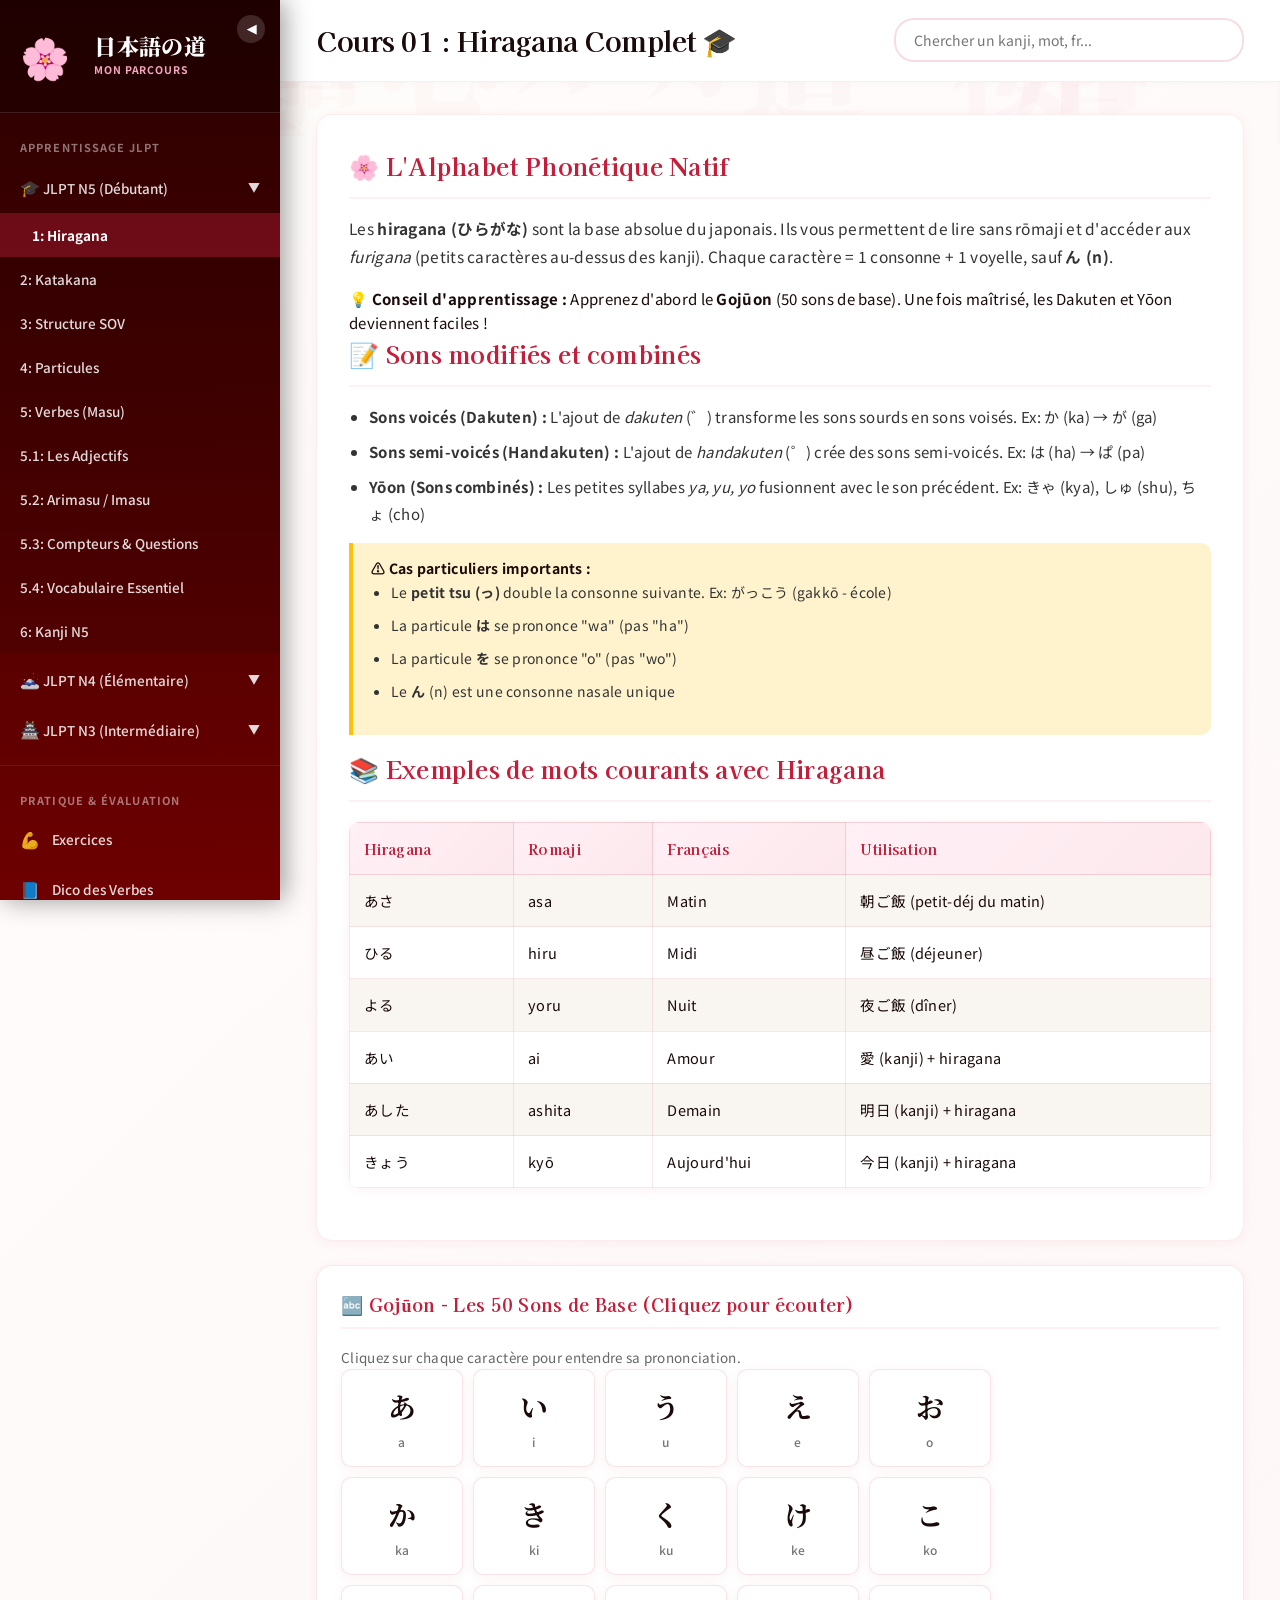
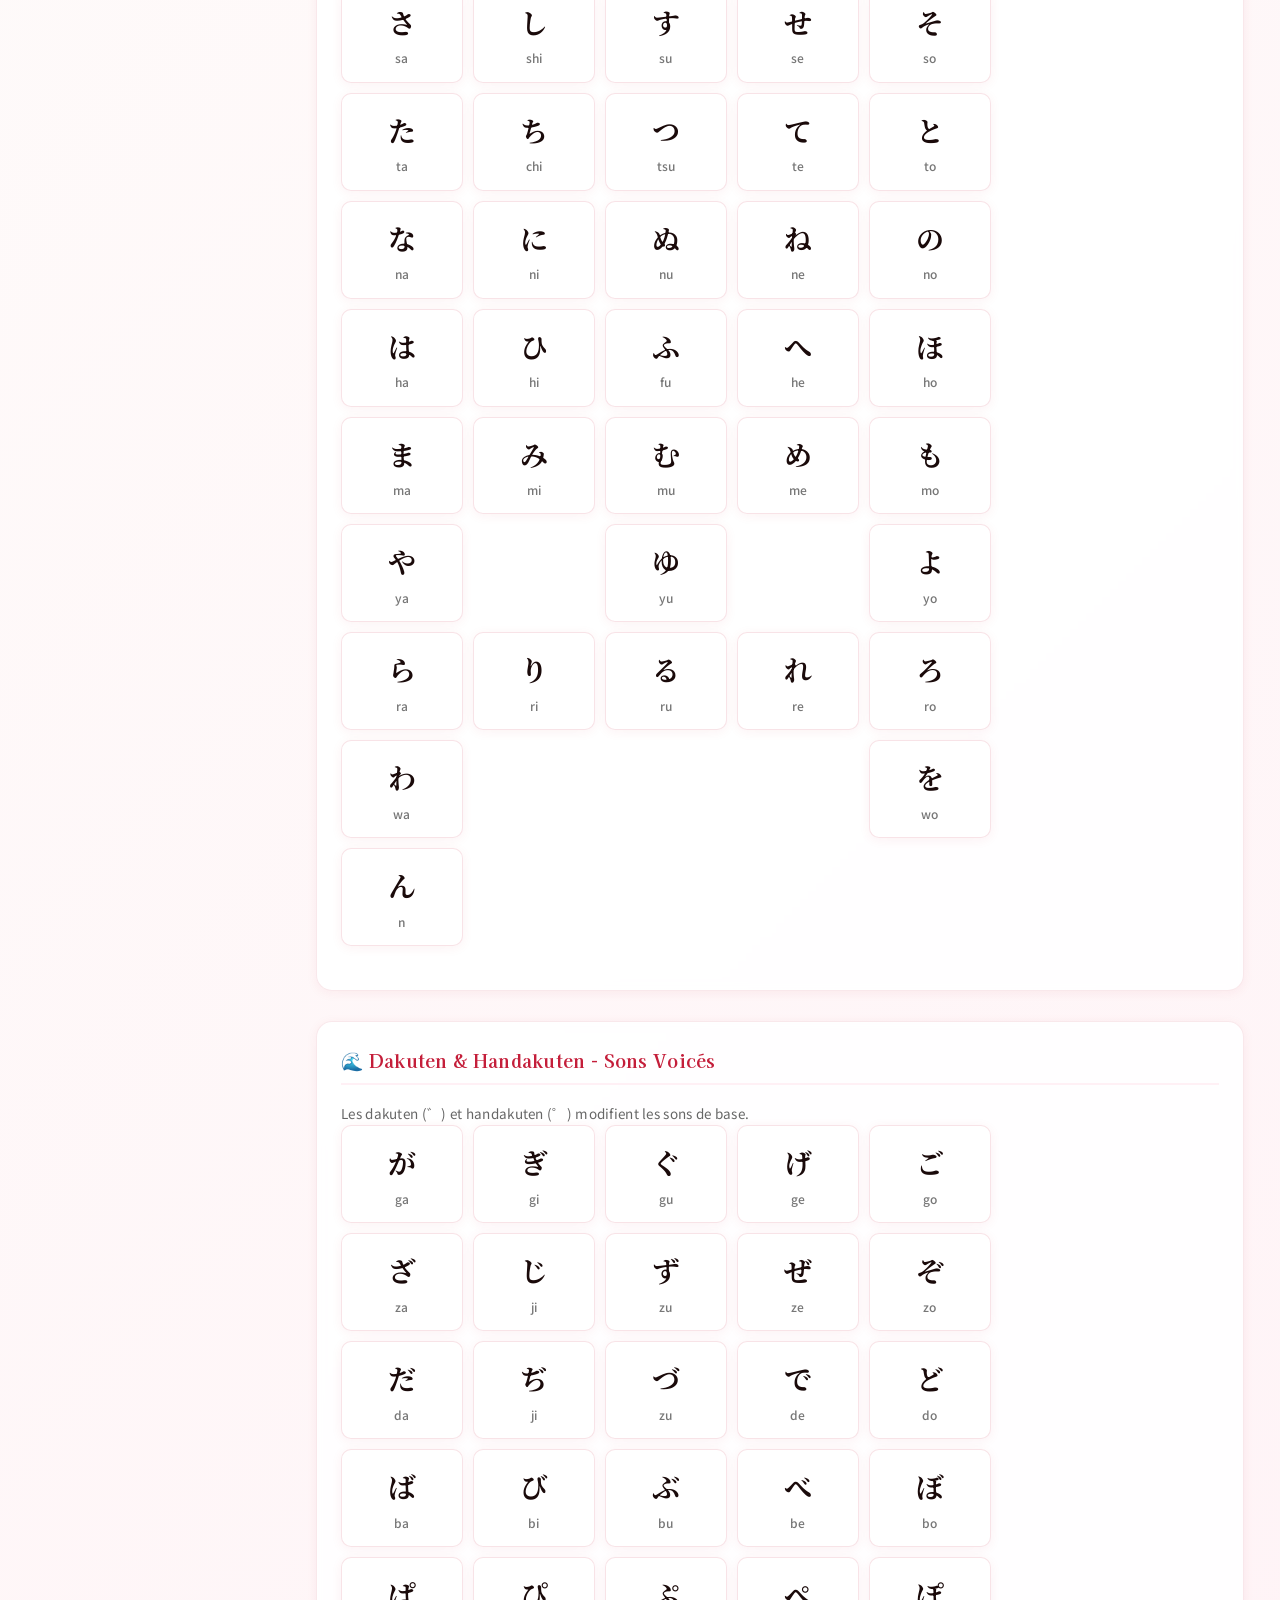
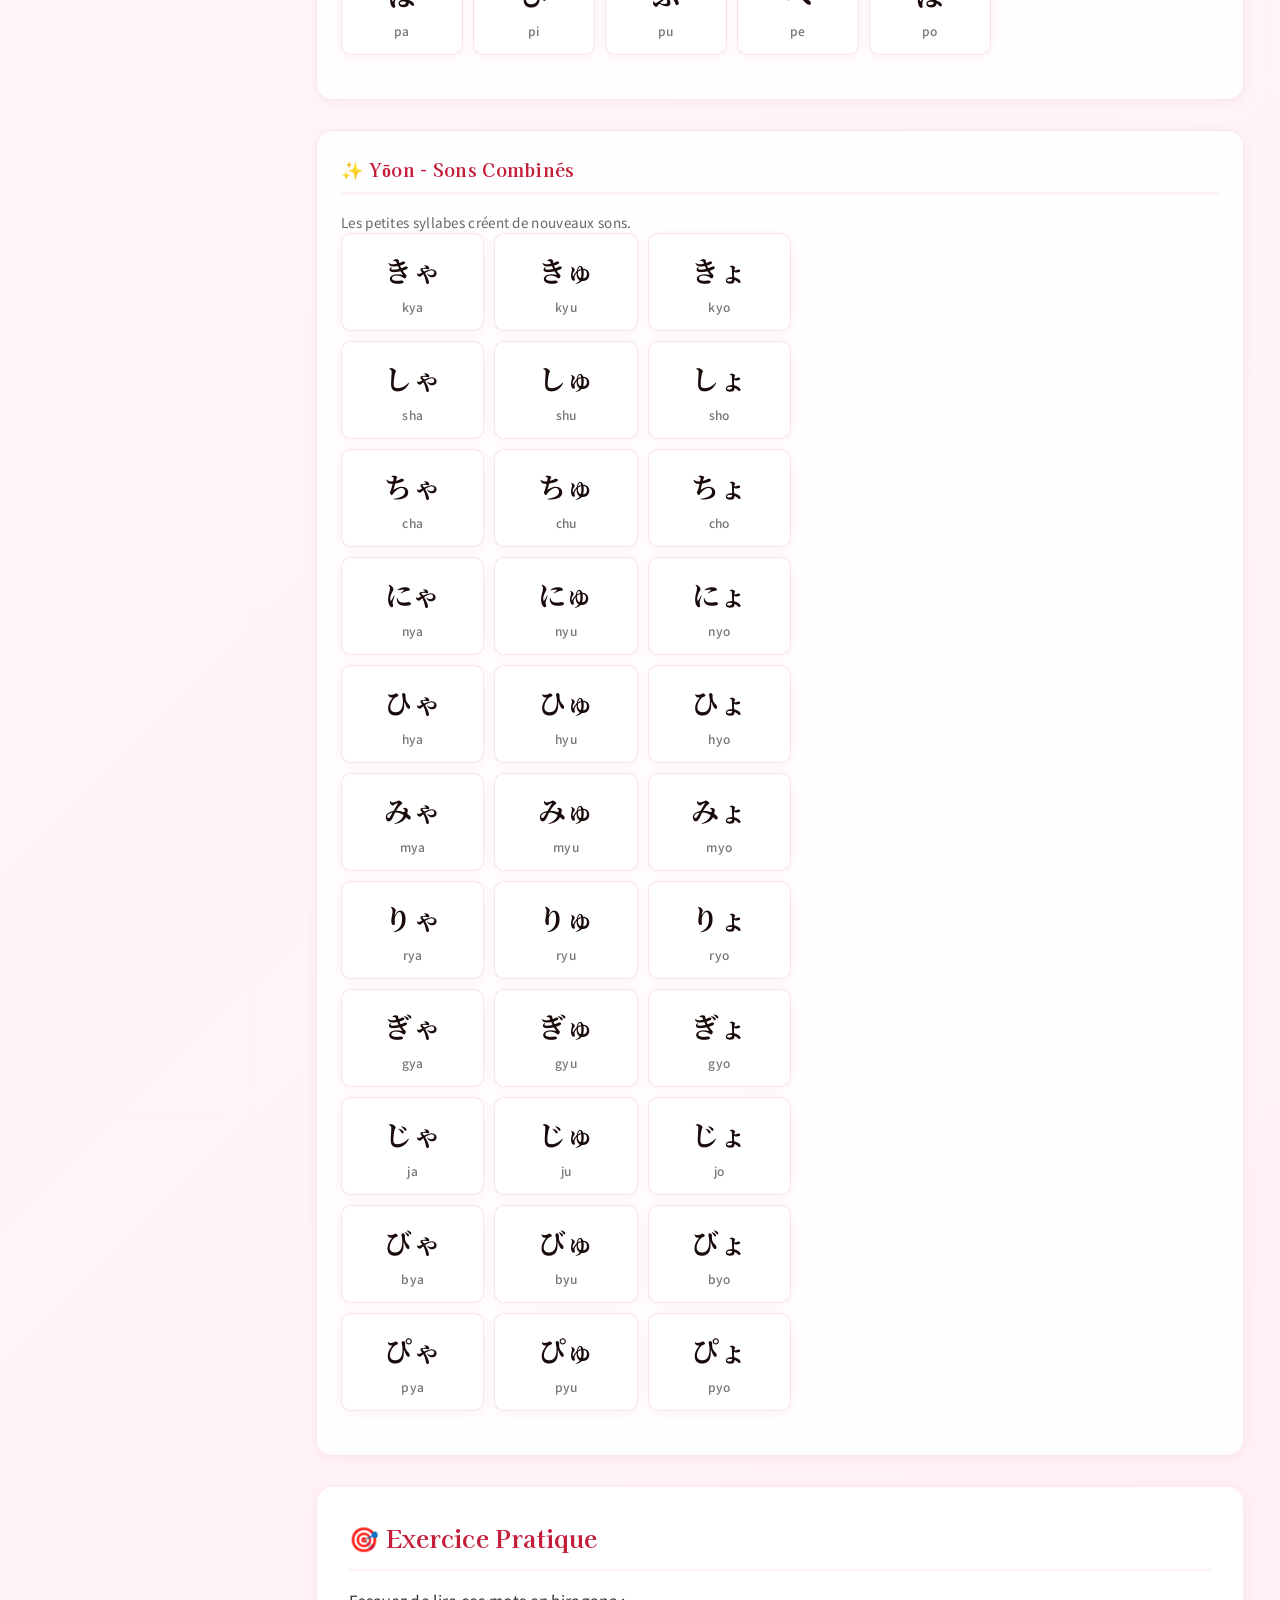
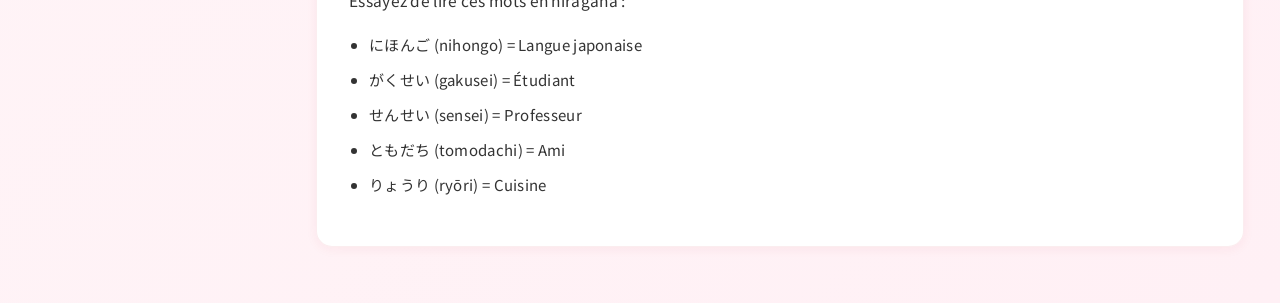
==== index.html @ bdaabbe4 "Update index.html" ====
<!DOCTYPE html>
<html lang="fr">
<head>
  <meta charset="UTF-8"/>
  <meta name="viewport" content="width=device-width, initial-scale=1.0, viewport-fit=cover"/>
  <meta http-equiv="X-UA-Compatible" content="IE=edge"/>
  <link rel="icon" href="./icons/favicon-32.png" type="image/png">
  <link rel="apple-touch-icon" href="./icons/apple-touch-icon.png">
  <link rel="manifest" href="manifest.json">
  <meta name="theme-color" content="#C41E3A">
  <title>日本語 de 道 — Mon Parcours Japonais</title>
  <link rel="preconnect" href="https://fonts.googleapis.com">
  <link rel="preconnect" href="https://fonts.gstatic.com" crossorigin>
  <link href="https://fonts.googleapis.com/css2?family=Kaisei+Decol:wght@400;700&family=Noto+Serif+JP:wght@400;700;900&family=Noto+Sans+JP:wght@300;400;500;700&display=swap" rel="stylesheet"/>
  <link rel="stylesheet" href="./style.css">
</head>
<body>
<div class="bg-kanji" id="bg-kanji"></div>
<div class="petals" id="petals"></div>
<button class="hamburger" onclick="document.getElementById('sidebar').classList.toggle('open')">☰</button>
<div class="app-shell">
  <aside class="sidebar" id="sidebar">
    <button class="toggle-btn" onclick="toggleSidebar()" id="sidebar-toggle">◀</button>
    <div class="sidebar-logo">
      <span style="font-size: 2.5rem; margin-right: 10px;">🌸</span>
      <div class="logo-text-container">
        <span class="jp-title">日本語の道</span>
        <span class="sub">MON PARCOURS</span>
      </div>
    </div>
    <nav class="sidebar-nav">
      <div class="nav-group-label">Apprentissage JLPT</div>
      <button class="nav-item menu-toggle" onclick="toggleMenu('jlpt5-menu')">
        <span><span class="nav-icon">🎓</span> JLPT N5 (Débutant)</span>
        <span class="chevron" id="chevron-jlpt5-menu">▼</span>
      </button>
      <div id="jlpt5-menu" class="submenu" style="display: block;">
        <button class="nav-item sub-item active" onclick="loadContent('cours-01')">1: Hiragana</button>
        <button class="nav-item sub-item" onclick="loadContent('cours-02')">2: Katakana</button>
        <button class="nav-item sub-item" onclick="loadContent('cours-03')">3: Structure SOV</button>
        <button class="nav-item sub-item" onclick="loadContent('cours-04')">4: Particules</button>
        <button class="nav-item sub-item" onclick="loadContent('cours-05')">5: Verbes (Masu)</button>
        <button class="nav-item sub-item" onclick="loadContent('cours-05-1')">5.1: Les Adjectifs</button>
        <button class="nav-item sub-item" onclick="loadContent('cours-05-2')">5.2: Arimasu / Imasu</button>
        <button class="nav-item sub-item" onclick="loadContent('cours-05-3')">5.3: Compteurs & Questions</button>
        <button class="nav-item sub-item" onclick="loadContent('cours-05-4')">5.4: Vocabulaire Essentiel</button>
        <button class="nav-item sub-item" onclick="loadContent('cours-06')">6: Kanji N5</button>
      </div>
      <button class="nav-item menu-toggle" onclick="toggleMenu('jlpt4-menu')">
        <span><span class="nav-icon">🗻</span> JLPT N4 (Élémentaire)</span>
        <span class="chevron" id="chevron-jlpt4-menu">▼</span>
      </button>
      <div id="jlpt4-menu" class="submenu" style="display: none;">
        <button class="nav-item sub-item" onclick="loadContent('cours-07')">7: Kanji N4</button>
        <button class="nav-item sub-item" onclick="loadContent('cours-08')">8: Potentiel & Volitif</button>
        <button class="nav-item sub-item" onclick="loadContent('cours-09')">9: Les 4 Conditionnels</button>
        <button class="nav-item sub-item" onclick="loadContent('cours-10')">10: Suppositions & Apparences</button>
        <button class="nav-item sub-item" onclick="loadContent('cours-10-1')">10.1: Donner et Recevoir</button>
      </div>
      <button class="nav-item menu-toggle" onclick="toggleMenu('jlpt3-menu')">
        <span><span class="nav-icon">🏯</span> JLPT N3 (Intermédiaire)</span>
        <span class="chevron" id="chevron-jlpt3-menu">▼</span>
      </button>
      <div id="jlpt3-menu" class="submenu" style="display: none;">
        <button class="nav-item sub-item" onclick="loadContent('cours-11')">11: Kanji N3</button>
        <button class="nav-item sub-item" onclick="loadContent('cours-12')">12: Passif & Causatif</button>
        <button class="nav-item sub-item" onclick="loadContent('cours-13')">13: Le Keigo (Politesse)</button>
        <button class="nav-item sub-item" onclick="loadContent('cours-13-1')">13.1: Temps & Limites</button>
        <button class="nav-item sub-item" onclick="loadContent('cours-13-2')">13.2: Décisions & État</button>
      </div>
      <div class="sidebar-section-divider"></div>
      <div class="nav-group-label">Pratique & Évaluation</div>
      <button class="nav-item" onclick="loadContent('exercices')"><span class="nav-icon">💪</span> Exercices</button>
      <button class="nav-item" onclick="loadContent('verbs-dict')"><span class="nav-icon">📘</span> Dico des Verbes</button>
      <div class="sidebar-section-divider"></div>
      <div class="nav-group-label">Mon Compte</div>
      <button class="nav-item" onclick="loadContent('progression')"><span class="nav-icon">📈</span> Progression</button>
      <button class="nav-item" onclick="loadContent('parametres')"><span class="nav-icon">⚙️</span> Paramètres</button>
    </nav>
  </aside>
  <main class="main-content">
    <header class="main-header">
      <div class="page-title" id="page-title">Chargement...</div>
      <div class="search-container">
        <input type="text" id="global-search" placeholder="Chercher un kanji, mot, fr..." autocomplete="off">
        <div id="search-results" class="search-results"></div>
      </div>
    </header>
    <div class="main-body" id="content"></div>
  </main>
</div>
<div class="modal-overlay" id="kanji-modal-overlay" onclick="closeKanjiModal(event)">
  <div class="kanji-modal" id="kanji-modal-box"></div>
</div>
<script src="./database.js"></script>
<script src="./app.js"></script>
<script>
  if ('serviceWorker' in navigator) {
    window.addEventListener('load', () => {
      navigator.serviceWorker.register('./sw.js').catch(err => console.error('❌ Erreur SW', err));
    });
  }
</script>
</body>
</html>
---- style.css ----
/* ═══════════════════════════════════════════════════════════════════════════════
   STYLE.CSS - NIHONGO NO MICHI (VERSION PREMIUM)
   Design moderne, épuré et premium inspiré par Apple et SaaS modernes
   ═══════════════════════════════════════════════════════════════════════════════ */

/* ─── VARIABLES THÈME (PALETTE PREMIUM) ─── */
:root {
  /* Couleurs principales */
  --aka: #C41E3A;           /* Rouge japonais (plus profond) */
  --aka2: #E8002D;          /* Rouge vif (accents) */
  --aka-pale: #FCE8ED;      /* Rose très pâle (fonds) */
  
  /* Sakura (rose) */
  --sakura: #F4A6C1;        /* Rose doux (plus moderne) */
  --sakura2: #FF8FAB;       /* Rose vif (hover) */
  --sakura-pale: #FFF0F5;   /* Rose très pâle */
  --sakura-deep: #E75480;   /* Rose foncé */
  
  /* Neutres (palette premium) */
  --shiro: #FEFDFB;         /* Blanc cassé (très léger) */
  --kinari: #F9F6F1;        /* Beige chaud (cartes) */
  --washi: #F5EFE6;         /* Beige papier (fonds) */
  --sumi: #1A0A0A;          /* Noir profond (texte) */
  --sumi2: #3D1515;         /* Gris-brun (texte secondaire) */
  --ink: #4A1515;           /* Encre (accents) */
  
  /* Typographie premium */
  --font-jp: 'Noto Serif JP', serif;
  --font-title: 'Kaisei Decol', serif;
  --font-body: 'Noto Sans JP', sans-serif;
  
  /* Espacements et rayons */
  --radius: 16px;           /* Coins plus arrondis (premium) */
  --radius-sm: 10px;
  --radius-xs: 6px;
  
  /* Ombres premium (soft shadows) */
  --shadow: 0 8px 32px rgba(196, 30, 58, 0.08);
  --shadow-sm: 0 2px 12px rgba(196, 30, 58, 0.06);
  --shadow-lg: 0 20px 60px rgba(0, 0, 0, 0.12);
  
  /* Transitions fluides */
  --transition: all 0.3s cubic-bezier(0.4, 0, 0.2, 1);
}

/* ─── RESET & STYLES GLOBAUX ─── */
* {
  box-sizing: border-box;
  margin: 0;
  padding: 0;
}

html {
  scroll-behavior: smooth;
  -webkit-font-smoothing: antialiased;
  -moz-osx-font-smoothing: grayscale;
}

body {
  background: linear-gradient(135deg, var(--shiro) 0%, var(--sakura-pale) 100%);
  color: var(--sumi);
  font-family: var(--font-body);
  font-size: 15px;
  line-height: 1.6;
  min-height: 100vh;
  overflow-x: hidden;
  letter-spacing: 0.3px;
}

/* ─── ARRIÈRE-PLAN ANIMÉ (ZEN) ─── */
.bg-kanji {
  position: fixed;
  inset: 0;
  pointer-events: none;
  z-index: 0;
  overflow: hidden;
  user-select: none;
}

.bg-kanji span {
  position: absolute;
  font-family: var(--font-jp);
  font-weight: 900;
  color: var(--aka);
  opacity: 0.02;
  line-height: 1;
  animation: floatKanji linear infinite;
}

@keyframes floatKanji {
  0% { transform: translateY(110vh) rotate(-10deg) scale(0.8); opacity: 0; }
  10% { opacity: 0.03; }
  90% { opacity: 0.03; }
  100% { transform: translateY(-20vh) rotate(20deg) scale(1.1); opacity: 0; }
}

.petals {
  position: fixed;
  inset: 0;
  pointer-events: none;
  z-index: 1;
  overflow: hidden;
}

.petal {
  position: absolute;
  top: -20px;
  border-radius: 0 100% 0 100%;
  background: linear-gradient(135deg, #FFD1DC, #FF9EB5);
  opacity: 0.85;
  animation: fall linear forwards;
  filter: drop-shadow(0 2px 4px rgba(255, 143, 171, 0.4));
}

@keyframes fall {
  0% { transform: translateY(0) rotate(0deg) translateX(0); }
  100% { transform: translateY(105vh) rotate(720deg) translateX(100px); opacity: 0; }
}

/* ─── LAYOUT PRINCIPAL (FLEXBOX) ─── */
.app-shell {
  display: flex;
  min-height: 100vh;
  width: 100%;
}

/* ─── SIDEBAR (MENU GAUCHE) ─── */
.sidebar {
  width: 280px;
  flex-shrink: 0;
  background: linear-gradient(180deg, #2a0000 0%, #4a0000 50%, #6e0000 100%);
  position: fixed;
  top: 0;
  left: 0;
  bottom: 0;
  overflow-y: auto;
  overflow-x: hidden;
  z-index: 200;
  display: flex;
  flex-direction: column;
  box-shadow: 4px 0 25px rgba(0, 0, 0, 0.4);
  transition: width 0.3s cubic-bezier(0.4, 0, 0.2, 1);
}

.sidebar.collapsed {
  width: 75px;
}

.sidebar.collapsed .jp-title,
.sidebar.collapsed .sub,
.sidebar.collapsed .nav-group-label,
.sidebar.collapsed .chevron {
  display: none !important;
}

.sidebar.collapsed .sidebar-logo {
  padding: 20px 0 65px 0;
  justify-content: center;
}

.sidebar.collapsed .logo-svg {
  width: 34px;
  height: 34px;
}

.sidebar.collapsed button.nav-item {
  justify-content: center !important;
  padding: 16px 0 !important;
  font-size: 0 !important;
}

.sidebar.collapsed button.nav-item .nav-icon {
  margin: 0 !important;
  font-size: 24px !important;
  color: rgba(255, 255, 255, 0.85) !important;
}

.sidebar.collapsed button.nav-item.active {
  padding-left: 0 !important;
  border-left: 4px solid var(--sakura);
}

.sidebar.collapsed .toggle-btn {
  right: auto;
  left: 50%;
  transform: translateX(-50%);
  top: 65px;
}

.sidebar.collapsed .submenu {
  display: none !important;
}

.toggle-btn {
  position: absolute;
  top: 15px;
  right: 15px;
  background: rgba(255, 255, 255, 0.15);
  border: none;
  color: white;
  width: 28px;
  height: 28px;
  border-radius: 50%;
  cursor: pointer;
  display: flex;
  align-items: center;
  justify-content: center;
  transition: var(--transition);
  z-index: 300;
  font-size: 12px;
  font-weight: bold;
}

.toggle-btn:hover {
  background: var(--sakura);
  color: var(--sumi);
  transform: scale(1.1);
}

/* Logo Sidebar */
.sidebar-logo {
  padding: 24px 20px;
  border-bottom: 1px solid rgba(255, 255, 255, 0.12);
  background: rgba(0, 0, 0, 0.25);
  display: flex;
  align-items: center;
  gap: 14px;
  position: relative;
}

.logo-svg {
  width: 44px;
  height: 44px;
  flex-shrink: 0;
  filter: drop-shadow(0 2px 6px rgba(255, 182, 193, 0.4));
  animation: spin-slow 25s linear infinite;
  transition: var(--transition);
}

@keyframes spin-slow {
  100% { transform: rotate(360deg); }
}

.logo-text-container {
  display: flex;
  flex-direction: column;
  white-space: nowrap;
}

.sidebar-logo .jp-title {
  font-family: var(--font-jp);
  font-size: 22px;
  color: #fff;
  font-weight: 900;
  display: block;
  line-height: 1.1;
}

.sidebar-logo .sub {
  font-size: 10.5px;
  color: var(--sakura);
  font-weight: 700;
  letter-spacing: 0.08em;
  margin-top: 4px;
  display: block;
}

/* Navigation Sidebar */
.sidebar-nav {
  flex: 1;
  padding: 12px 0;
  display: flex;
  flex-direction: column;
  gap: 2px;
}

.nav-group-label {
  font-size: 11px;
  font-weight: 700;
  color: rgba(255, 255, 255, 0.45);
  letter-spacing: 0.1em;
  text-transform: uppercase;
  padding: 14px 20px 4px;
  display: block;
  white-space: nowrap;
}

.sidebar-section-divider {
  height: 1px;
  background: rgba(255, 255, 255, 0.08);
  margin: 10px 0;
}

.menu-toggle {
  justify-content: space-between;
  font-weight: bold !important;
  color: #fff !important;
  background: rgba(0, 0, 0, 0.15) !important;
}

.chevron {
  transition: transform 0.3s ease;
  font-size: 12px;
}

.submenu {
  overflow: hidden;
  background: rgba(0, 0, 0, 0.1);
}

.sub-item {
  padding-left: 36px !important;
  font-size: 13px !important;
  white-space: nowrap;
}

.sidebar button.nav-item {
  display: flex !important;
  align-items: center !important;
  gap: 12px !important;
  width: 100% !important;
  padding: 12px 20px !important;
  background: transparent !important;
  border: none !important;
  color: rgba(255, 255, 255, 0.85) !important;
  font-size: 13.5px !important;
  font-weight: 500 !important;
  font-family: var(--font-body) !important;
  cursor: pointer !important;
  text-align: left !important;
  transition: var(--transition) !important;
  position: relative !important;
}

.sidebar button.nav-item:hover {
  background: rgba(255, 255, 255, 0.1) !important;
  color: #fff !important;
}

.sidebar button.nav-item.active {
  background: rgba(196, 30, 58, 0.4) !important;
  color: #fff !important;
  font-weight: 700 !important;
  border-left: 4px solid var(--sakura);
  padding-left: 32px !important;
}

.sidebar .nav-icon {
  font-size: 16px;
  width: 20px;
  text-align: center;
}

/* ─── CONTENU PRINCIPAL ─── */
.main-content {
  margin-left: 280px;
  flex: 1;
  min-height: 100vh;
  background: transparent;
  display: flex;
  flex-direction: column;
  position: relative;
  z-index: 10;
  transition: margin-left 0.3s cubic-bezier(0.4, 0, 0.2, 1);
}

.main-content.expanded {
  margin-left: 70px;
}

.main-header {
  position: sticky;
  top: 0;
  z-index: 100;
  background: rgba(255, 255, 255, 0.95);
  backdrop-filter: blur(10px);
  border-bottom: 1px solid rgba(196, 30, 58, 0.08);
  padding: 18px 36px;
  box-shadow: 0 2px 10px rgba(0, 0, 0, 0.02);
  display: flex;
  justify-content: space-between;
  align-items: center;
  flex-wrap: wrap;
  gap: 15px;
}

.main-header .page-title {
  font-family: var(--font-title);
  font-size: 28px;
  font-weight: 700;
  color: var(--sumi);
  letter-spacing: -0.5px;
}

.main-body {
  flex: 1;
  padding: 32px 36px;
  max-width: 1200px;
}

body.hide-furigana rt {
  display: none;
}

/* ─── COMPOSANTS DE COURS (CARTES) ─── */
.card {
  background: rgba(255, 255, 255, 0.95);
  border: 1px solid rgba(196, 30, 58, 0.08);
  border-radius: var(--radius);
  padding: 32px;
  margin-bottom: 24px;
  box-shadow: var(--shadow-sm);
  backdrop-filter: blur(5px);
  transition: var(--transition);
}

.card:hover {
  border-color: rgba(196, 30, 58, 0.15);
  box-shadow: var(--shadow);
}

.card h3 {
  font-family: var(--font-title);
  font-size: 24px;
  margin-bottom: 16px;
  color: var(--aka);
  border-bottom: 2px solid var(--sakura-pale);
  padding-bottom: 12px;
}

.card h4 {
  font-family: var(--font-title);
  font-size: 18px;
  margin: 20px 0 10px;
  color: var(--sumi2);
}

.card p {
  font-size: 15.5px;
  line-height: 1.8;
  color: #333;
  margin-bottom: 16px;
}

.card ul {
  margin-left: 20px;
  margin-bottom: 16px;
  line-height: 1.8;
  color: #333;
}

.card li {
  margin-bottom: 8px;
}

.example-box {
  background: var(--kinari);
  border-left: 4px solid var(--aka);
  padding: 16px 20px;
  margin: 16px 0;
  border-radius: 0 var(--radius-sm) var(--radius-sm) 0;
  transition: var(--transition);
}

.example-box:hover {
  border-left-color: var(--sakura);
  background: rgba(249, 246, 241, 0.8);
}

/* ─── TABLEAUX ─── */
.course-table {
  width: 100%;
  border-collapse: collapse;
  margin: 20px 0;
  font-size: 14.5px;
  background: white;
  border-radius: var(--radius-sm);
  overflow: hidden;
  box-shadow: var(--shadow-sm);
}

.course-table th {
  background: linear-gradient(135deg, var(--sakura-pale) 0%, var(--aka-pale) 100%);
  color: var(--aka);
  padding: 14px;
  text-align: left;
  border: 1px solid rgba(196, 30, 58, 0.15);
  font-family: var(--font-title);
  font-weight: 700;
}

.course-table td {
  padding: 14px;
  border: 1px solid rgba(196, 30, 58, 0.1);
  line-height: 1.6;
}

.course-table tr:nth-child(even) {
  background: var(--kinari);
}

.course-table tr:hover td {
  background: var(--aka-pale);
}

/* ─── GRILLES KANA & KANJI ─── */
.kana-section {
  margin-bottom: 30px;
  background: rgba(255, 255, 255, 0.9);
  padding: 24px;
  border-radius: var(--radius);
  border: 1px solid rgba(196, 30, 58, 0.1);
  box-shadow: var(--shadow-sm);
  backdrop-filter: blur(5px);
}

.kana-section h4 {
  font-family: var(--font-title);
  color: var(--aka);
  margin-bottom: 18px;
  border-bottom: 2px solid var(--sakura-pale);
  padding-bottom: 8px;
  font-size: 18px;
}

.kana-grid {
  display: grid;
  grid-template-columns: repeat(5, 1fr);
  gap: 10px;
  margin-bottom: 20px;
  max-width: 650px;
}

.yoon-grid {
  display: grid;
  grid-template-columns: repeat(3, 1fr);
  gap: 10px;
  margin-bottom: 20px;
  max-width: 450px;
}

.kana-cell {
  background: white;
  border: 1.5px solid rgba(196, 30, 58, 0.12);
  border-radius: var(--radius-sm);
  padding: 14px 8px;
  text-align: center;
  cursor: pointer;
  transition: var(--transition);
  box-shadow: var(--shadow-sm);
}

.kana-cell:hover {
  background: var(--sakura-pale);
  border-color: var(--sakura2);
  transform: translateY(-3px);
  box-shadow: var(--shadow);
}

.kana-jp {
  font-size: 28px;
  font-family: var(--font-jp);
  display: block;
  color: var(--sumi);
  font-weight: bold;
}

.kana-rom {
  font-size: 12px;
  color: #777;
  display: block;
  margin-top: 4px;
  font-weight: 500;
}

.kana-cell.empty {
  background: transparent;
  border-color: transparent;
  cursor: default;
  pointer-events: none;
  box-shadow: none;
}

/* ─── GRILLE KANJI ─── */
.kanji-grid {
  display: grid;
  grid-template-columns: repeat(auto-fill, minmax(180px, 1fr));
  gap: 16px;
  margin-top: 15px;
}

.kanji-tile {
  background: white;
  border: 1.5px solid rgba(196, 30, 58, 0.15);
  border-radius: var(--radius);
  padding: 20px 14px;
  text-align: center;
  cursor: pointer;
  transition: var(--transition);
  box-shadow: var(--shadow-sm);
  position: relative;
}

.kanji-tile:hover {
  border-color: var(--aka);
  transform: translateY(-6px);
  box-shadow: var(--shadow);
}

.kanji-tile .kt-char {
  font-family: var(--font-jp);
  font-size: 48px;
  color: var(--sumi);
  display: block;
  margin-bottom: 12px;
  font-weight: bold;
}

.kanji-tile .kt-readings {
  background: var(--kinari);
  border-radius: var(--radius-xs);
  padding: 10px;
  margin-bottom: 12px;
  text-align: left;
}

.kanji-tile .kt-on {
  font-size: 11px;
  color: #8a1c1c;
  display: block;
  margin-bottom: 5px;
  font-weight: 600;
}

.kanji-tile .kt-on::before {
  content: 'ON : ';
  opacity: 0.6;
}

.kanji-tile .kt-kun {
  font-size: 11px;
  color: #1d6e9e;
  display: block;
  font-weight: 600;
}

.kanji-tile .kt-kun::before {
  content: 'KUN : ';
  opacity: 0.6;
}

.kanji-tile .kt-fr {
  font-size: 15px;
  font-weight: 700;
  color: var(--aka);
  display: block;
  border-top: 1px dashed rgba(0, 0, 0, 0.1);
  padding-top: 10px;
}

/* ─── VOCABULAIRE ─── */
.vocab-grid {
  display: grid;
  grid-template-columns: repeat(auto-fill, minmax(160px, 1fr));
  gap: 14px;
  margin: 20px 0;
}

.vocab-card {
  background: white;
  border: 1px solid rgba(196, 30, 58, 0.15);
  padding: 18px;
  border-radius: var(--radius-sm);
  text-align: center;
  box-shadow: var(--shadow-sm);
  transition: var(--transition);
  cursor: pointer;
  display: flex;
  flex-direction: column;
  justify-content: center;
}

.vocab-card:hover {
  transform: translateY(-4px);
  border-color: var(--sakura);
  box-shadow: var(--shadow);
}

.vocab-jp {
  font-size: 24px;
  font-family: var(--font-jp);
  font-weight: bold;
  color: var(--sumi);
  display: block;
  margin-bottom: 8px;
}

.vocab-fr {
  font-size: 13px;
  color: #666;
  font-weight: 500;
}

/* ─── ALERTES ─── */
.alert-box {
  background: #fff3cd;
  border-left: 4px solid #ffc107;
  padding: 14px 18px;
  margin: 15px 0;
  border-radius: 0 var(--radius-sm) var(--radius-sm) 0;
  font-size: 14px;
  line-height: 1.6;
}

/* ─── BOUTONS ─── */
.btn-primary {
  background: var(--aka);
  color: white;
  border: none;
  padding: 12px 28px;
  border-radius: var(--radius-sm);
  font-size: 15px;
  font-weight: 600;
  cursor: pointer;
  transition: var(--transition);
  box-shadow: 0 4px 12px rgba(196, 30, 58, 0.2);
  font-family: var(--font-body);
}

.btn-primary:hover {
  background: var(--aka2);
  transform: translateY(-2px);
  box-shadow: 0 6px 20px rgba(196, 30, 58, 0.3);
}

.btn-primary:active {
  transform: scale(0.98);
}

/* ─── FLASHCARDS SRS ─── */
.fc-container {
  perspective: 1000px;
  width: 100%;
  max-width: 450px;
  margin: 30px auto;
  height: 280px;
  transform-style: preserve-3d;
}

.fc-card {
  width: 100%;
  height: 100%;
  transition: transform 0.6s cubic-bezier(0.4, 0.2, 0.2, 1);
  transform-style: preserve-3d;
  cursor: pointer;
  position: relative;
}

.fc-card.is-flipped {
  transform: rotateY(180deg);
}

.fc-face {
  position: absolute;
  top: 0;
  left: 0;
  width: 100%;
  height: 100%;
  -webkit-backface-visibility: hidden;
  backface-visibility: hidden;
  display: flex;
  flex-direction: column;
  justify-content: center;
  align-items: center;
  background: white;
  border-radius: var(--radius);
  box-shadow: var(--shadow);
  border: 2px solid var(--sakura-pale);
  padding: 20px;
  text-align: center;
}

.fc-card .fc-back {
  transform: rotateY(180deg);
}

body.samourai-mode .fc-back {
  background: var(--kinari);
}

.fc-front {
  z-index: 2;
  transform: rotateY(0deg);
}

.fc-back {
  transform: rotateY(180deg);
  border-color: var(--sakura);
  background: var(--washi);
  z-index: 1;
}

.fc-front-text {
  font-family: var(--font-jp);
  font-size: 80px;
  font-weight: bold;
  color: var(--sumi);
  line-height: 1;
}

.fc-back-jp {
  font-family: var(--font-jp);
  font-size: 24px;
  color: var(--sumi);
  margin-bottom: 10px;
  font-weight: bold;
}

.fc-back-fr {
  font-size: 18px;
  color: var(--aka);
  font-weight: bold;
  border-top: 1px dashed rgba(196, 30, 58, 0.2);
  padding-top: 10px;
  margin-top: 5px;
  width: 80%;
}

.srs-controls {
  display: none;
  gap: 15px;
  justify-content: center;
  margin-top: 30px;
}

.srs-btn {
  flex: 1;
  padding: 14px;
  border: none;
  border-radius: var(--radius-sm);
  font-size: 15px;
  font-weight: bold;
  cursor: pointer;
  color: white;
  transition: var(--transition);
  max-width: 140px;
  box-shadow: 0 4px 10px rgba(0, 0, 0, 0.1);
}

.srs-btn:hover {
  transform: translateY(-2px);
}

.srs-btn.fail {
  background: #e74c3c;
}

.srs-btn.hard {
  background: #f39c12;
}

.srs-btn.easy {
  background: #2ecc71;
}

.flip-hint {
  text-align: center;
  color: #888;
  margin-top: 20px;
  font-size: 14px;
  animation: pulse 2s infinite;
}

@keyframes pulse {
  0%, 100% { opacity: 0.6; }
  50% { opacity: 1; }
}

/* ─── QUIZ À TROUS ─── */
.quiz-sentence {
  font-size: 28px;
  font-family: var(--font-jp);
  text-align: center;
  margin: 30px 0;
  color: var(--sumi);
  letter-spacing: 2px;
}

.quiz-blank {
  display: inline-block;
  width: 50px;
  height: 35px;
  border-bottom: 3px solid var(--aka);
  text-align: center;
  color: var(--aka);
  font-weight: bold;
  margin: 0 8px;
  vertical-align: baseline;
}

.quiz-translation {
  text-align: center;
  color: #666;
  font-size: 16px;
  margin-bottom: 30px;
  font-style: italic;
}

.quiz-options {
  display: flex;
  gap: 12px;
  justify-content: center;
  flex-wrap: wrap;
  margin-bottom: 20px;
}

.quiz-opt-btn {
  font-family: var(--font-jp);
  font-size: 22px;
  padding: 12px 24px;
  border: 2px solid rgba(196, 30, 58, 0.2);
  border-radius: var(--radius-sm);
  background: white;
  cursor: pointer;
  transition: var(--transition);
  min-width: 80px;
  color: var(--sumi);
  font-weight: bold;
  box-shadow: 0 2px 6px rgba(0, 0, 0, 0.05);
}

.quiz-opt-btn:hover:not(:disabled) {
  border-color: var(--aka);
  background: var(--sakura-pale);
  transform: translateY(-2px);
}

.quiz-opt-btn:disabled {
  cursor: default;
  opacity: 0.6;
}

.quiz-opt-btn.correct-ans {
  background: #e8f8f5;
  border-color: #1abc9c;
  color: #16a085;
  opacity: 1;
}

.quiz-opt-btn.wrong-ans {
  background: #fdedec;
  border-color: #e74c3c;
  color: #c0392b;
}

.quiz-feedback {
  margin-top: 20px;
  padding: 16px 20px;
  border-radius: var(--radius-sm);
  display: none;
  font-size: 15px;
  line-height: 1.6;
  animation: fadeIn 0.3s;
}

.quiz-feedback.correct {
  background: #e8f8f5;
  border-left: 4px solid #1abc9c;
  display: block;
  color: #16a085;
}

.quiz-feedback.wrong {
  background: #fdedec;
  border-left: 4px solid #e74c3c;
  display: block;
  color: #c0392b;
}

.quiz-next-btn {
  margin-top: 20px;
  width: 100%;
  display: none;
  background: var(--sumi);
}

.quiz-next-btn:hover {
  background: #000;
}

@keyframes fadeIn {
  from { opacity: 0; transform: translateY(-10px); }
  to { opacity: 1; transform: translateY(0); }
}

/* ─── CONSTRUCTEUR SOV ─── */
.sov-header {
  text-align: center;
  margin-bottom: 20px;
  font-size: 18px;
  color: #666;
  font-style: italic;
}

.sov-sentence-area {
  min-height: 70px;
  border-bottom: 3px solid var(--sakura);
  display: flex;
  flex-wrap: wrap;
  align-content: flex-start;
  gap: 10px;
  padding: 10px;
  margin-bottom: 30px;
  background: rgba(255, 182, 193, 0.05);
  border-radius: var(--radius) var(--radius) 0 0;
}

.sov-bank-area {
  display: flex;
  flex-wrap: wrap;
  gap: 12px;
  justify-content: center;
  min-height: 120px;
}

.sov-word {
  padding: 12px 20px;
  background: white;
  border: 2px solid rgba(196, 30, 58, 0.15);
  border-radius: var(--radius-sm);
  font-family: var(--font-jp);
  font-size: 22px;
  cursor: pointer;
  box-shadow: 0 4px 6px rgba(0, 0, 0, 0.05);
  transition: var(--transition);
  color: var(--sumi);
  font-weight: bold;
  user-select: none;
  -webkit-tap-highlight-color: transparent;
}

.sov-word:active {
  transform: scale(0.92);
}

.sov-word:hover {
  border-color: var(--sakura);
  transform: translateY(-2px);
}

.sov-sentence-area .sov-word {
  border-color: var(--aka);
  background: var(--sakura-pale);
  animation: popIn 0.2s ease-out;
}

.sov-placeholder {
  width: 100%;
  text-align: center;
  color: #aaa;
  font-size: 16px;
  margin-top: 15px;
  font-family: var(--font-body);
  font-style: italic;
}

.sov-controls {
  display: flex;
  justify-content: center;
  margin-top: 30px;
  gap: 15px;
}

@keyframes popIn {
  0% { transform: scale(0.8); opacity: 0; }
  100% { transform: scale(1); opacity: 1; }
}

/* ─── DICTÉE AUDIO ─── */
.dict-audio-box {
  display: flex;
  flex-direction: column;
  align-items: center;
  justify-content: center;
  margin: 20px auto 30px;
  padding: 20px;
  background: var(--sakura-pale);
  border-radius: 50%;
  width: 120px;
  height: 120px;
  cursor: pointer;
  border: 4px solid var(--sakura);
  transition: var(--transition);
  box-shadow: var(--shadow-sm);
}

.dict-audio-box:hover,
.dict-audio-box:active {
  transform: scale(1.05);
  border-color: var(--aka);
  background: white;
}

.dict-icon {
  font-size: 50px;
  line-height: 1;
  user-select: none;
  margin-left: 6px;
}

.dict-hint {
  text-align: center;
  color: #888;
  font-style: italic;
  margin-bottom: 25px;
  font-size: 15px;
}

.dict-jp-reveal {
  font-size: 28px;
  font-family: var(--font-jp);
  font-weight: bold;
  color: var(--aka);
  text-align: center;
  margin-bottom: 20px;
  display: none;
  animation: popIn 0.3s ease-out;
  letter-spacing: 2px;
}

/* ─── MODE SAMOURAÏ (SOMBRE) ─── */
body.samourai-mode {
  --shiro: #121212;
  --kinari: #1e1e1e;
  --washi: #2c2c2c;
  --sumi: #e0e0e0;
  --sumi2: #b0b0b0;
  --aka: #D32F2F;
  --sakura-pale: #2a1a1c;
  --shadow: 0 4px 24px rgba(0, 0, 0, 0.5);
  --shadow-sm: 0 2px 8px rgba(0, 0, 0, 0.3);
}

body.samourai-mode .card,
body.samourai-mode .kana-section,
body.samourai-mode .vocab-card,
body.samourai-mode .kana-cell,
body.samourai-mode .kanji-tile,
body.samourai-mode .sov-word,
body.samourai-mode .quiz-opt-btn,
body.samourai-mode .dict-audio-box,
body.samourai-mode .fc-face {
  background: var(--kinari);
  border-color: rgba(255, 183, 197, 0.15);
}

body.samourai-mode .sidebar {
  background: linear-gradient(180deg, #1a0000 0%, #2a0000 50%, #3e0000 100%);
}

body.samourai-mode .main-header {
  background: rgba(18, 18, 18, 0.95);
  border-bottom: 1px solid rgba(255, 255, 255, 0.05);
}

body.samourai-mode .alert-box {
  background: #332701;
  color: #ffc107;
  border-color: #ffc107;
}

body.samourai-mode .course-table th {
  background: #2a1a1c;
}

body.samourai-mode .course-table td {
  background: var(--kinari);
}

body.samourai-mode .course-table tr:nth-child(even) td {
  background: #181818;
}

/* ─── MODALE KANJI ─── */
.modal-overlay {
  position: fixed;
  inset: 0;
  background: rgba(0, 0, 0, 0.6);
  backdrop-filter: blur(4px);
  z-index: 9999;
  display: flex;
  align-items: center;
  justify-content: center;
  opacity: 0;
  pointer-events: none;
  transition: opacity 0.3s ease;
}

.modal-overlay.active {
  opacity: 1;
  pointer-events: auto;
}

.kanji-modal {
  background: var(--shiro);
  border-radius: var(--radius);
  width: 90%;
  max-width: 500px;
  max-height: 85vh;
  overflow-y: auto;
  position: relative;
  transform: translateY(20px);
  transition: transform 0.3s ease;
  box-shadow: var(--shadow-lg);
}

.modal-overlay.active .kanji-modal {
  transform: translateY(0);
}

.modal-header {
  background: var(--sakura-pale);
  padding: 30px 20px 20px;
  text-align: center;
  border-bottom: 2px solid var(--sakura);
  position: relative;
}

.modal-close {
  position: absolute;
  top: 15px;
  right: 15px;
  background: white;
  border: 1px solid var(--sakura);
  border-radius: 50%;
  width: 32px;
  height: 32px;
  font-size: 16px;
  cursor: pointer;
  color: var(--aka);
  font-weight: bold;
  transition: var(--transition);
  display: flex;
  align-items: center;
  justify-content: center;
}

.modal-close:hover {
  background: var(--aka);
  color: white;
  transform: rotate(90deg);
}

.modal-k-char {
  font-family: var(--font-jp);
  font-size: 80px;
  color: var(--sumi);
  line-height: 1;
  margin-bottom: 10px;
  display: block;
  text-shadow: 2px 2px 0px white;
}

.modal-k-meaning {
  font-size: 22px;
  color: var(--aka);
  font-weight: bold;
  font-family: var(--font-title);
}

.modal-body {
  padding: 25px;
}

.modal-section {
  margin-bottom: 24px;
}

.modal-section h5 {
  font-family: var(--font-title);
  color: var(--sumi2);
  font-size: 16px;
  margin-bottom: 12px;
  border-bottom: 1px dashed rgba(196, 30, 58, 0.2);
  padding-bottom: 6px;
  display: flex;
  align-items: center;
  gap: 8px;
}

.modal-readings {
  display: flex;
  gap: 10px;
}

.modal-read-badge {
  flex: 1;
  background: var(--kinari);
  border-radius: var(--radius-sm);
  padding: 12px 10px;
  text-align: center;
  border: 1px solid rgba(0, 0, 0, 0.05);
}

.modal-read-badge span {
  display: block;
  font-size: 11px;
  color: #888;
  margin-bottom: 6px;
  font-weight: bold;
  text-transform: uppercase;
  letter-spacing: 1px;
}

.modal-read-badge strong {
  font-size: 16px;
  color: var(--sumi);
  font-family: var(--font-jp);
}

.modal-story {
  background: #fffde7;
  border-left: 4px solid #f1c40f;
  padding: 16px;
  border-radius: 0 var(--radius-sm) var(--radius-sm) 0;
  font-size: 14.5px;
  line-height: 1.6;
  color: #333;
}

.modal-words {
  display: flex;
  flex-direction: column;
  gap: 10px;
}

.modal-word-item {
  display: flex;
  justify-content: space-between;
  align-items: center;
  padding: 14px;
  background: white;
  border: 1px solid rgba(196, 30, 58, 0.1);
  border-radius: var(--radius-sm);
  transition: var(--transition);
  cursor: pointer;
  box-shadow: var(--shadow-sm);
}

.modal-word-item:hover {
  transform: translateX(5px);
  border-color: var(--sakura);
}

.mw-jp {
  font-family: var(--font-jp);
  font-size: 20px;
  font-weight: bold;
  color: var(--sumi);
  display: flex;
  flex-direction: column;
}

.mw-kana {
  font-size: 12px;
  color: var(--aka);
  font-weight: normal;
  margin-bottom: 2px;
}

.mw-fr {
  font-size: 14px;
  color: #666;
  text-align: right;
  max-width: 50%;
  line-height: 1.3;
}

body.samourai-mode .kanji-modal {
  background: var(--kinari);
  border-color: rgba(255, 183, 197, 0.15);
}

body.samourai-mode .modal-header {
  background: var(--sakura-pale);
}

body.samourai-mode .modal-word-item {
  background: #2c2c2c;
  border-color: rgba(255, 255, 255, 0.05);
}

body.samourai-mode .modal-story {
  background: #332701;
  border-color: #ffc107;
  color: #e0e0e0;
}

body.samourai-mode .modal-read-badge {
  background: #2c2c2c;
}

body.samourai-mode .modal-k-char {
  text-shadow: none;
}

/* ─── BARRE DE RECHERCHE ─── */
.search-container {
  position: relative;
  flex: 1;
  min-width: 250px;
  max-width: 350px;
  margin-left: auto;
}

#global-search {
  width: 100%;
  padding: 10px 18px;
  border-radius: 20px;
  border: 2px solid rgba(196, 30, 58, 0.15);
  font-family: var(--font-body);
  font-size: 14px;
  outline: none;
  transition: var(--transition);
  background: rgba(255, 255, 255, 0.9);
}

#global-search:focus {
  border-color: var(--aka);
  box-shadow: 0 0 0 4px var(--sakura-pale);
  background: white;
}

.search-results {
  position: absolute;
  top: 110%;
  left: 0;
  right: 0;
  background: white;
  border-radius: var(--radius);
  box-shadow: 0 10px 30px rgba(0, 0, 0, 0.15);
  max-height: 400px;
  overflow-y: auto;
  z-index: 1000;
  display: none;
  border: 1px solid rgba(196, 30, 58, 0.1);
}

.search-results.active {
  display: block;
  animation: popIn 0.2s ease-out;
}

.search-result-item {
  padding: 12px 15px;
  border-bottom: 1px solid rgba(0, 0, 0, 0.05);
  cursor: pointer;
  display: flex;
  align-items: center;
  gap: 12px;
  transition: background 0.2s;
}

.search-result-item:last-child {
  border-bottom: none;
}

.search-result-item:hover {
  background: var(--sakura-pale);
}

.sr-icon {
  font-size: 26px;
  font-family: var(--font-jp);
  color: var(--aka);
  width: 40px;
  text-align: center;
}

.sr-content {
  display: flex;
  flex-direction: column;
  flex: 1;
}

.sr-title {
  font-weight: bold;
  color: var(--sumi);
  font-size: 15px;
  display: flex;
  justify-content: space-between;
  align-items: center;
}

.sr-desc {
  font-size: 13px;
  color: #666;
  margin-top: 2px;
}

.sr-badge {
  font-size: 10px;
  background: var(--kinari);
  padding: 3px 6px;
  border-radius: var(--radius-xs);
  color: var(--aka);
  border: 1px solid var(--sakura);
  font-weight: bold;
}

body.samourai-mode #global-search {
  background: var(--kinari);
  color: white;
  border-color: rgba(255, 255, 255, 0.1);
}

body.samourai-mode .search-results {
  background: var(--washi);
  border-color: rgba(255, 255, 255, 0.1);
  box-shadow: 0 10px 30px rgba(0, 0, 0, 0.5);
}

body.samourai-mode .search-result-item {
  border-bottom-color: rgba(255, 255, 255, 0.05);
}

body.samourai-mode .search-result-item:hover {
  background: #3a2a2a;
}

body.samourai-mode .sr-title {
  color: #fff;
}

body.samourai-mode .sr-desc {
  color: #aaa;
}

body.samourai-mode .sr-badge {
  background: #111;
  color: var(--sakura);
  border-color: var(--sakura);
}

/* ─── MENU HAMBURGER (MOBILE) ─── */
.hamburger {
  display: none;
  position: fixed;
  top: 12px;
  left: 12px;
  z-index: 300;
  background: var(--aka);
  border: none;
  border-radius: var(--radius-sm);
  width: 42px;
  height: 42px;
  cursor: pointer;
  color: white;
  font-size: 20px;
  align-items: center;
  justify-content: center;
  box-shadow: 0 2px 10px rgba(0, 0, 0, 0.2);
  transition: var(--transition);
}

.hamburger:hover {
  background: var(--aka2);
  transform: scale(1.05);
}

/* ─── BOUTON RETOUR ─── */
.btn-return {
  display: inline-flex;
  align-items: center;
  gap: 8px;
  background: transparent;
  border: none;
  color: var(--aka);
  font-family: var(--font-title);
  font-size: 18px;
  font-weight: bold;
  cursor: pointer;
  padding: 0;
  margin-bottom: 25px;
  transition: var(--transition);
}

.btn-return::before {
  content: '戻る';
  font-family: var(--font-jp);
  font-size: 26px;
  font-weight: 900;
}

.btn-return:hover {
  transform: translateX(-5px);
  color: var(--sumi);
}

/* ─── ANIMATIONS GLOBALES ─── */
.main-body {
  animation: fadeInContent 0.3s ease-in-out;
}

@keyframes fadeInContent {
  from { opacity: 0; transform: translateY(10px); }
  to { opacity: 1; transform: translateY(0); }
}

.btn-primary:active,
.quiz-opt-btn:active:not(:disabled),
.vocab-card:active {
  transform: scale(0.94);
}

/* ─── RESPONSIVE (MOBILE) ─── */
@media (max-width: 768px) {
  .sidebar {
    transform: translateX(-100%);
    transition: transform 0.3s cubic-bezier(0.4, 0, 0.2, 1);
    width: 280px;
  }

  .sidebar.open {
    transform: none;
  }

  .main-content {
    margin-left: 0 !important;
  }

  .hamburger {
    display: flex;
  }

  .toggle-btn {
    display: none;
  }

  .main-header {
    padding: 15px 15px 15px 60px;
  }

  .main-header .page-title {
    font-size: 20px;
    text-align: center;
  }

  .main-body {
    padding: 20px 15px;
  }

  .vocab-grid {
    grid-template-columns: 1fr !important;
  }

  .fc-container {
    height: 350px;
  }

  .kana-grid {
    grid-template-columns: repeat(4, 1fr);
  }

  .kanji-grid {
    grid-template-columns: repeat(auto-fill, minmax(140px, 1fr));
  }

  .card {
    padding: 20px;
  }

  .course-table {
    font-size: 13px;
  }

  .course-table td,
  .course-table th {
    padding: 10px;
  }
}

@media (max-width: 480px) {
  .main-header .page-title {
    font-size: 18px;
  }

  .main-body {
    padding: 15px 12px;
  }

  .card {
    padding: 16px;
  }

  .card h3 {
    font-size: 20px;
  }

  .kana-grid {
    grid-template-columns: repeat(3, 1fr);
  }

  .kanji-grid {
    grid-template-columns: repeat(auto-fill, minmax(120px, 1fr));
  }

  .search-container {
    max-width: 100%;
    min-width: auto;
  }
}
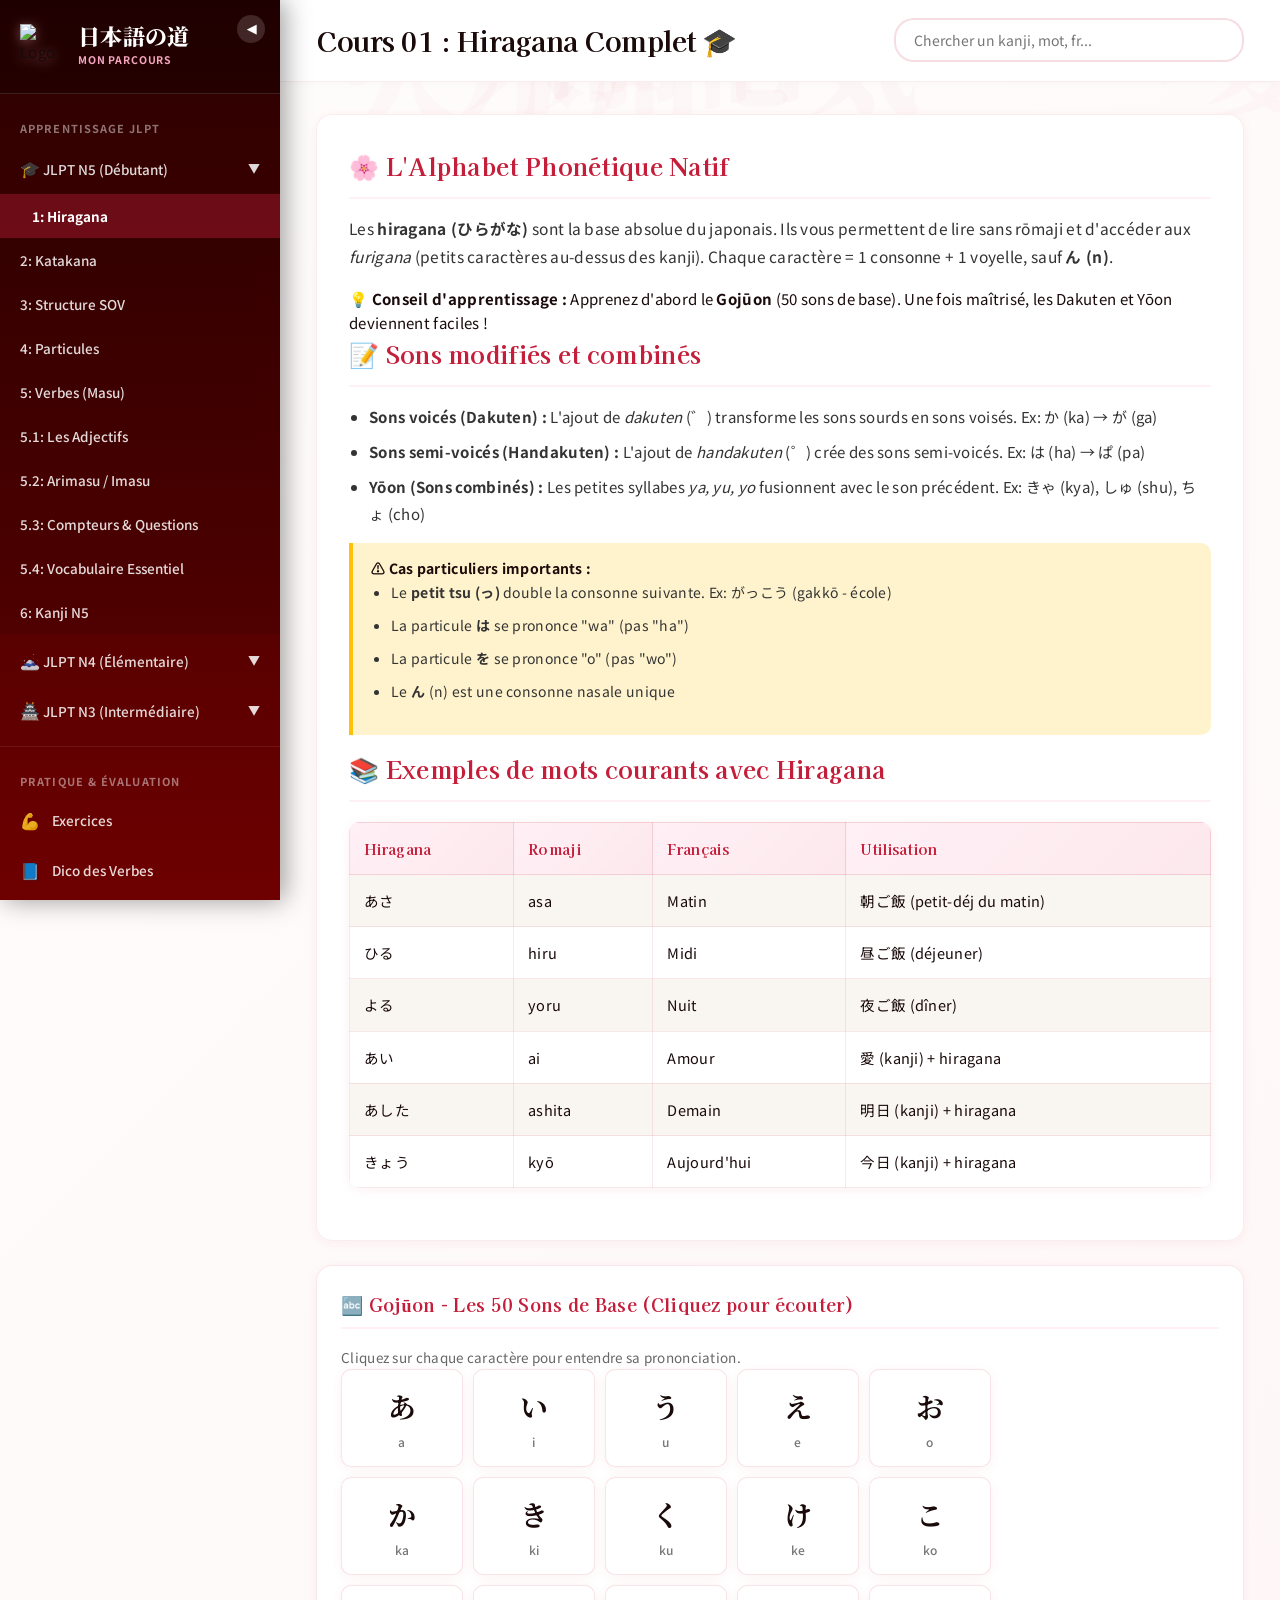
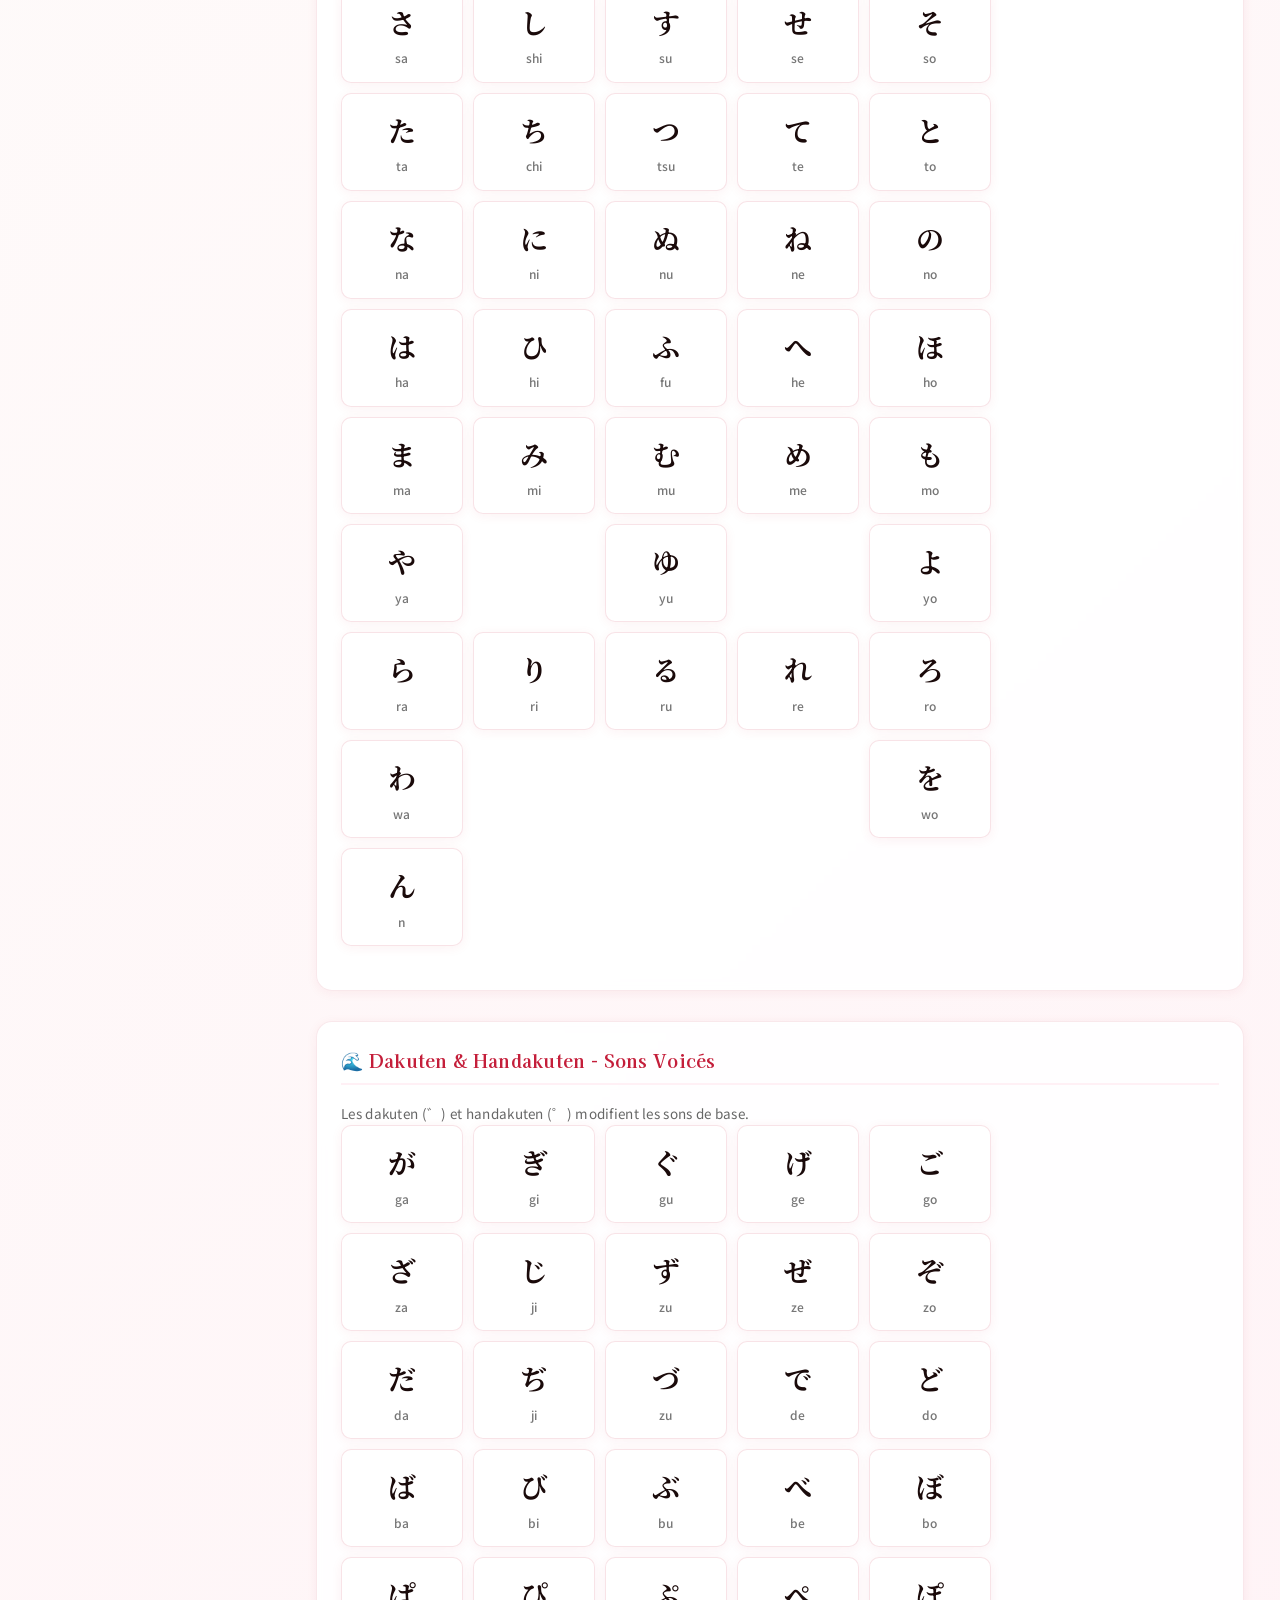
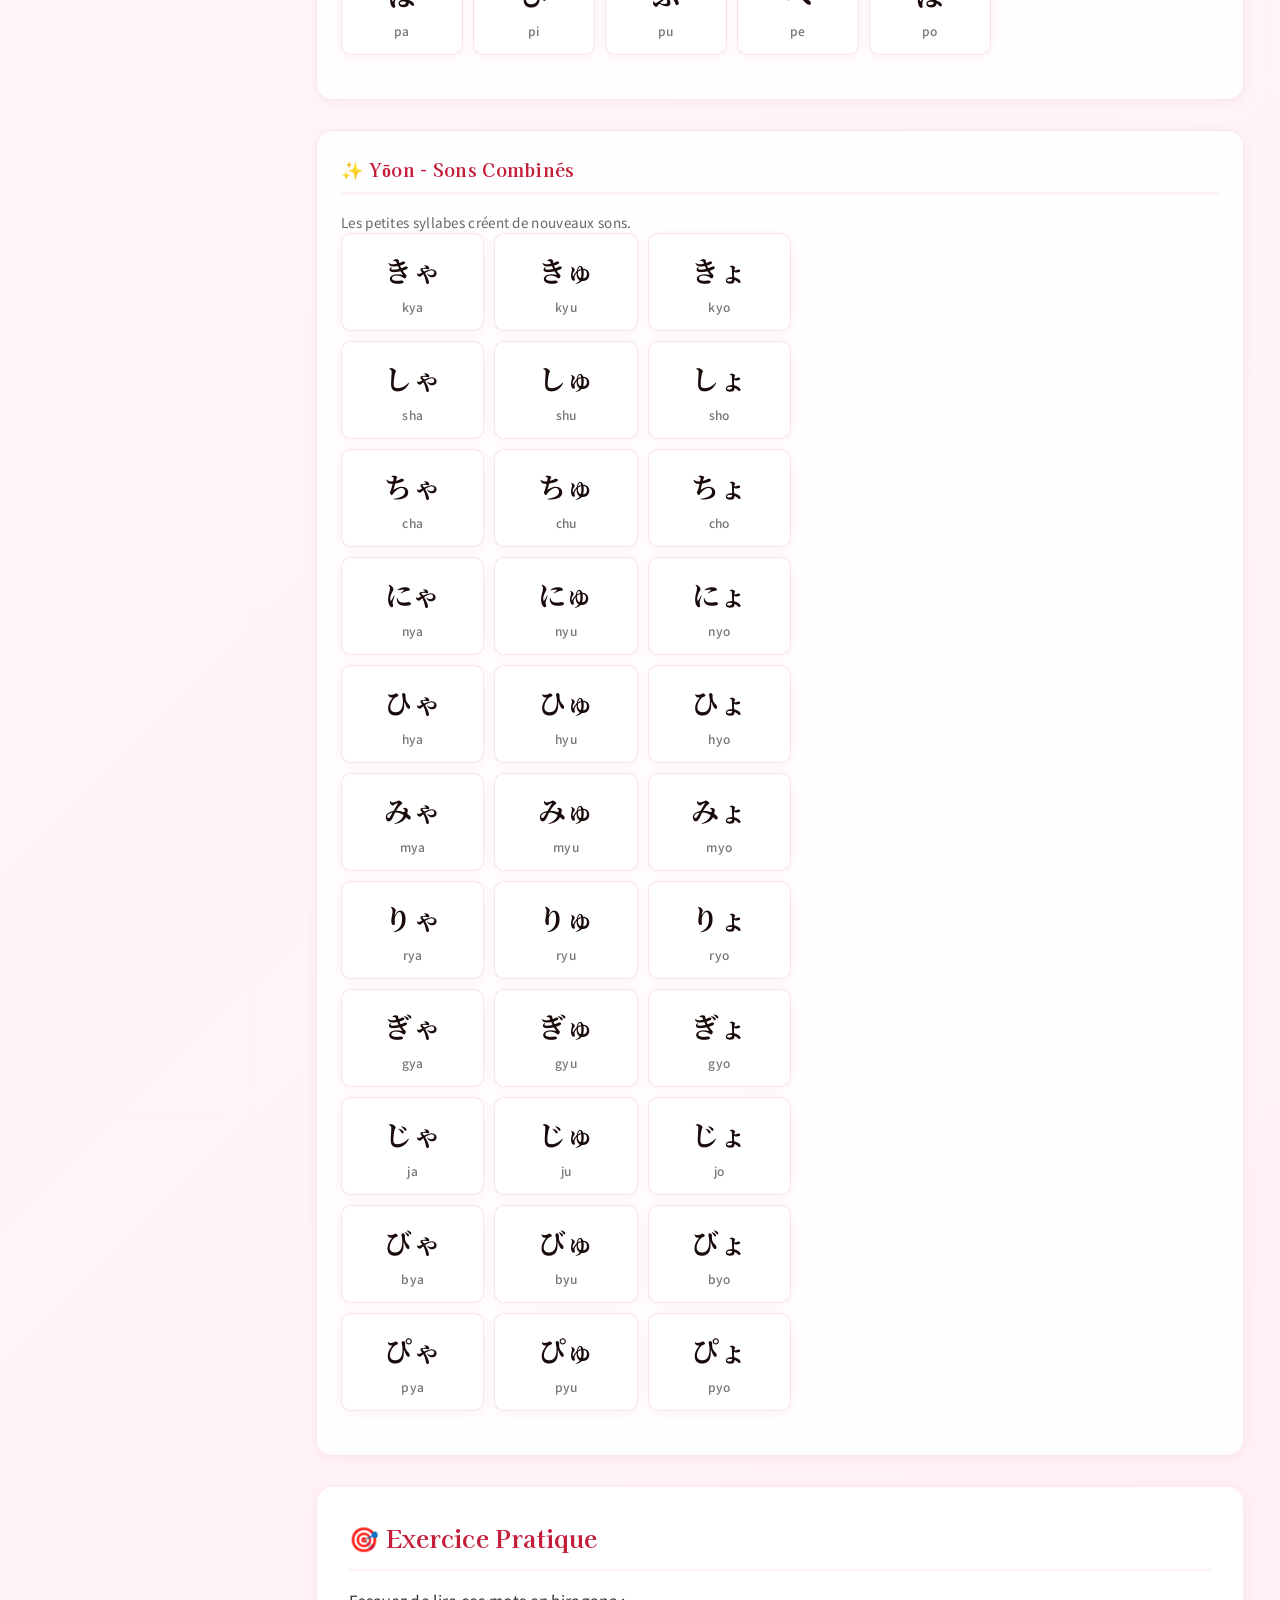
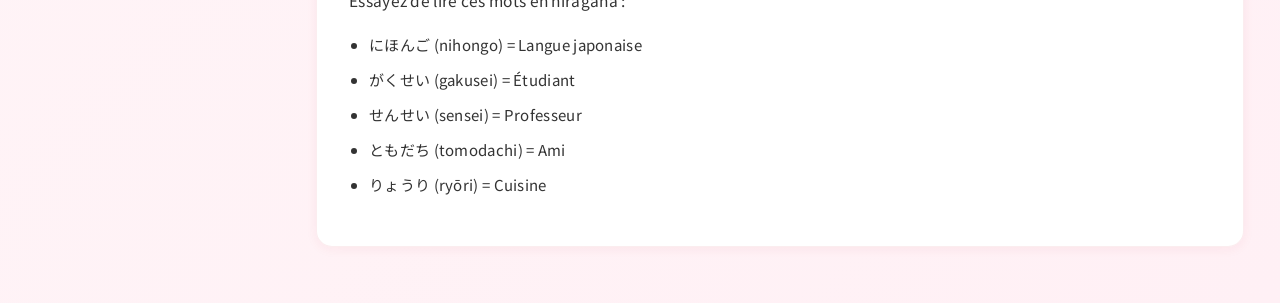
==== commit caa3204b: "Update index.html" ====
--- a/index.html
+++ b/index.html
@@ -4,32 +4,49 @@
   <meta charset="UTF-8"/>
   <meta name="viewport" content="width=device-width, initial-scale=1.0, viewport-fit=cover"/>
   <meta http-equiv="X-UA-Compatible" content="IE=edge"/>
+  
+  <!-- ─── FAVICON & ICONS (RÉTABLIS) ─── -->
   <link rel="icon" href="./icons/favicon-32.png" type="image/png">
   <link rel="apple-touch-icon" href="./icons/apple-touch-icon.png">
+  <link rel="shortcut icon" href="./icons/favicon-32.png" type="image/png">
+  
+  <!-- ─── PWA MANIFEST ─── -->
   <link rel="manifest" href="manifest.json">
+  
   <meta name="theme-color" content="#C41E3A">
   <title>日本語 de 道 — Mon Parcours Japonais</title>
+  
+  <!-- ─── POLICES GOOGLE ─── -->
   <link rel="preconnect" href="https://fonts.googleapis.com">
   <link rel="preconnect" href="https://fonts.gstatic.com" crossorigin>
   <link href="https://fonts.googleapis.com/css2?family=Kaisei+Decol:wght@400;700&family=Noto+Serif+JP:wght@400;700;900&family=Noto+Sans+JP:wght@300;400;500;700&display=swap" rel="stylesheet"/>
+  
+  <!-- ─── CSS PRINCIPAL ─── -->
   <link rel="stylesheet" href="./style.css">
 </head>
 <body>
+
 <div class="bg-kanji" id="bg-kanji"></div>
 <div class="petals" id="petals"></div>
+
 <button class="hamburger" onclick="document.getElementById('sidebar').classList.toggle('open')">☰</button>
+
 <div class="app-shell">
+  <!-- SIDEBAR (MENU GAUCHE) -->
   <aside class="sidebar" id="sidebar">
     <button class="toggle-btn" onclick="toggleSidebar()" id="sidebar-toggle">◀</button>
     <div class="sidebar-logo">
-      <span style="font-size: 2.5rem; margin-right: 10px;">🌸</span>
+      <!-- Logo Sakura avec classe pour l'animation de rotation -->
+      <img src="./icons/favicon-32.png" class="logo-svg" alt="Logo Sakura" style="width: 44px; height: 44px;">
       <div class="logo-text-container">
         <span class="jp-title">日本語の道</span>
         <span class="sub">MON PARCOURS</span>
       </div>
     </div>
+    
     <nav class="sidebar-nav">
       <div class="nav-group-label">Apprentissage JLPT</div>
+      
       <button class="nav-item menu-toggle" onclick="toggleMenu('jlpt5-menu')">
         <span><span class="nav-icon">🎓</span> JLPT N5 (Débutant)</span>
         <span class="chevron" id="chevron-jlpt5-menu">▼</span>
@@ -46,6 +63,7 @@
         <button class="nav-item sub-item" onclick="loadContent('cours-05-4')">5.4: Vocabulaire Essentiel</button>
         <button class="nav-item sub-item" onclick="loadContent('cours-06')">6: Kanji N5</button>
       </div>
+
       <button class="nav-item menu-toggle" onclick="toggleMenu('jlpt4-menu')">
         <span><span class="nav-icon">🗻</span> JLPT N4 (Élémentaire)</span>
         <span class="chevron" id="chevron-jlpt4-menu">▼</span>
@@ -57,6 +75,7 @@
         <button class="nav-item sub-item" onclick="loadContent('cours-10')">10: Suppositions & Apparences</button>
         <button class="nav-item sub-item" onclick="loadContent('cours-10-1')">10.1: Donner et Recevoir</button>
       </div>
+
       <button class="nav-item menu-toggle" onclick="toggleMenu('jlpt3-menu')">
         <span><span class="nav-icon">🏯</span> JLPT N3 (Intermédiaire)</span>
         <span class="chevron" id="chevron-jlpt3-menu">▼</span>
@@ -68,16 +87,22 @@
         <button class="nav-item sub-item" onclick="loadContent('cours-13-1')">13.1: Temps & Limites</button>
         <button class="nav-item sub-item" onclick="loadContent('cours-13-2')">13.2: Décisions & État</button>
       </div>
+
       <div class="sidebar-section-divider"></div>
+      
       <div class="nav-group-label">Pratique & Évaluation</div>
       <button class="nav-item" onclick="loadContent('exercices')"><span class="nav-icon">💪</span> Exercices</button>
       <button class="nav-item" onclick="loadContent('verbs-dict')"><span class="nav-icon">📘</span> Dico des Verbes</button>
+      
       <div class="sidebar-section-divider"></div>
+      
       <div class="nav-group-label">Mon Compte</div>
       <button class="nav-item" onclick="loadContent('progression')"><span class="nav-icon">📈</span> Progression</button>
       <button class="nav-item" onclick="loadContent('parametres')"><span class="nav-icon">⚙️</span> Paramètres</button>
     </nav>
   </aside>
+
+  <!-- CONTENU PRINCIPAL -->
   <main class="main-content">
     <header class="main-header">
       <div class="page-title" id="page-title">Chargement...</div>
@@ -86,14 +111,18 @@
         <div id="search-results" class="search-results"></div>
       </div>
     </header>
+    
     <div class="main-body" id="content"></div>
   </main>
 </div>
+
 <div class="modal-overlay" id="kanji-modal-overlay" onclick="closeKanjiModal(event)">
   <div class="kanji-modal" id="kanji-modal-box"></div>
 </div>
+
 <script src="./database.js"></script>
 <script src="./app.js"></script>
+
 <script>
   if ('serviceWorker' in navigator) {
     window.addEventListener('load', () => {
@@ -101,5 +130,6 @@
     });
   }
 </script>
+
 </body>
 </html>
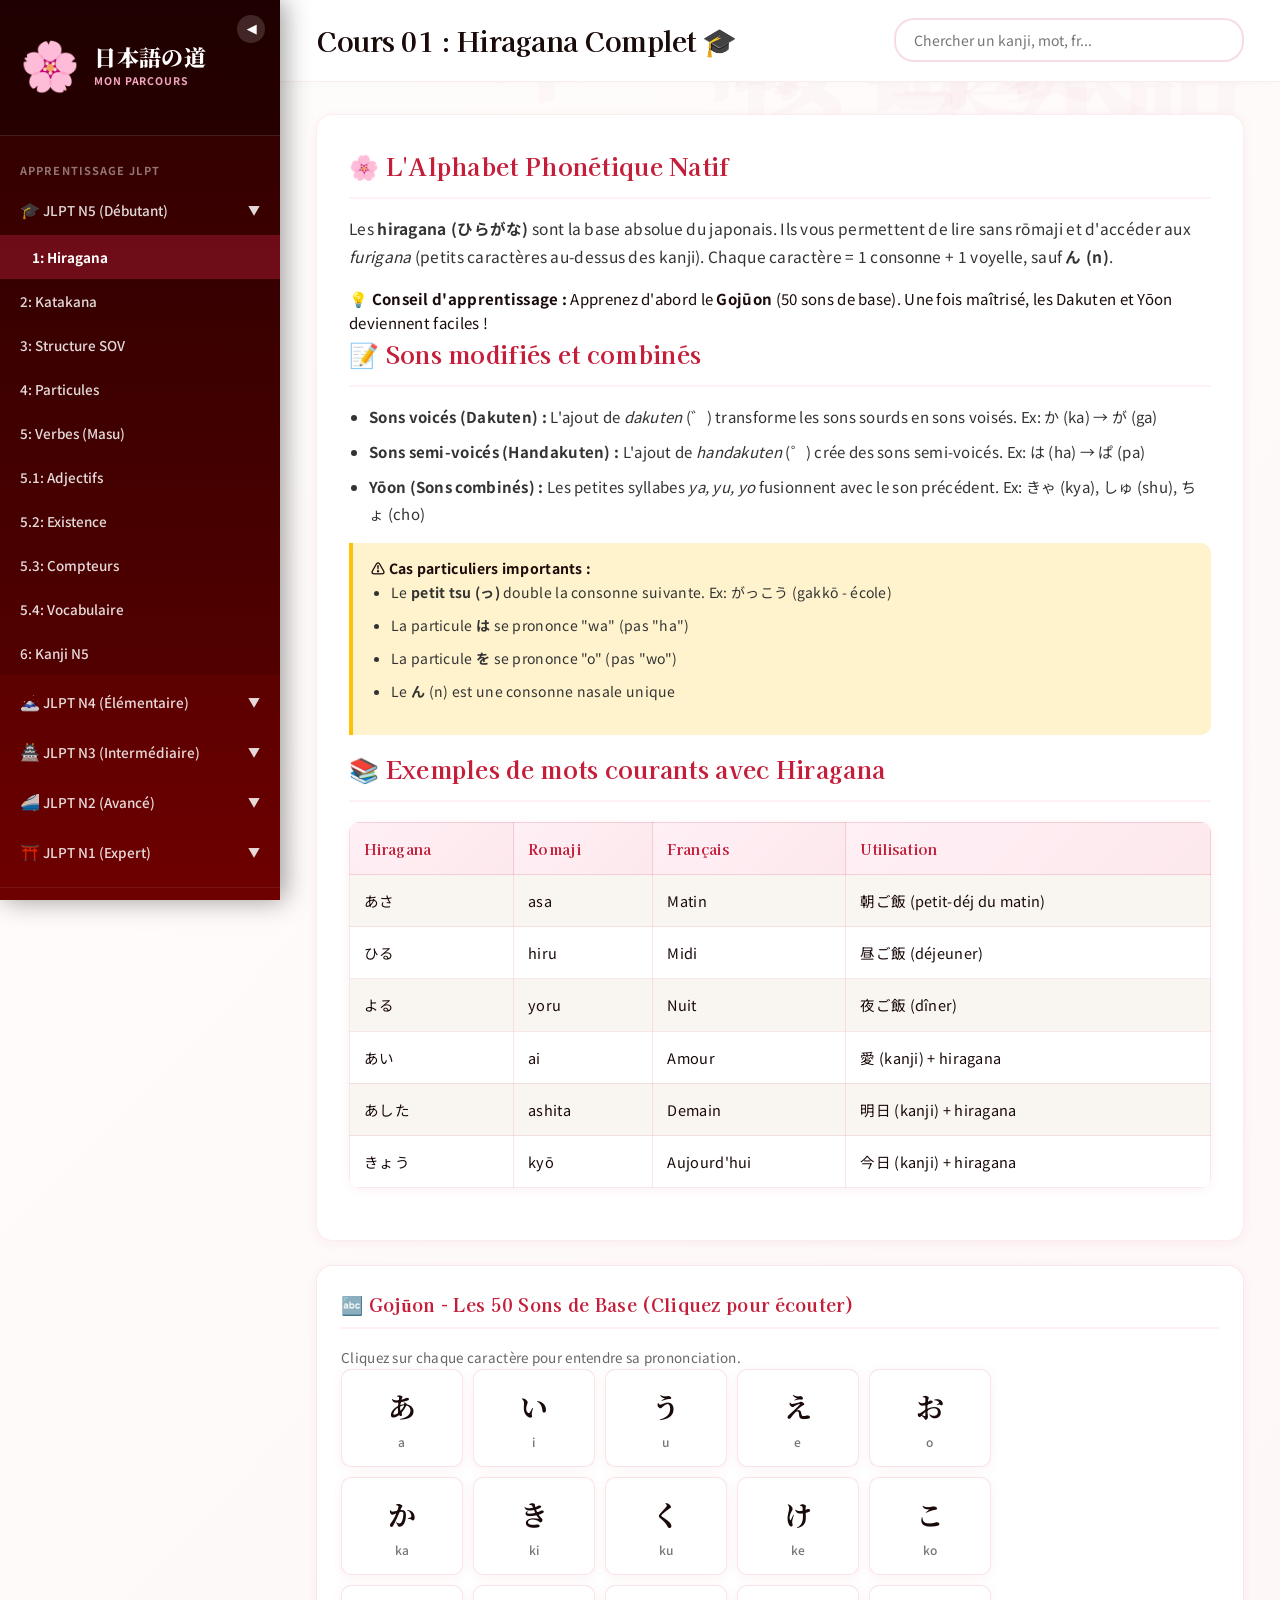
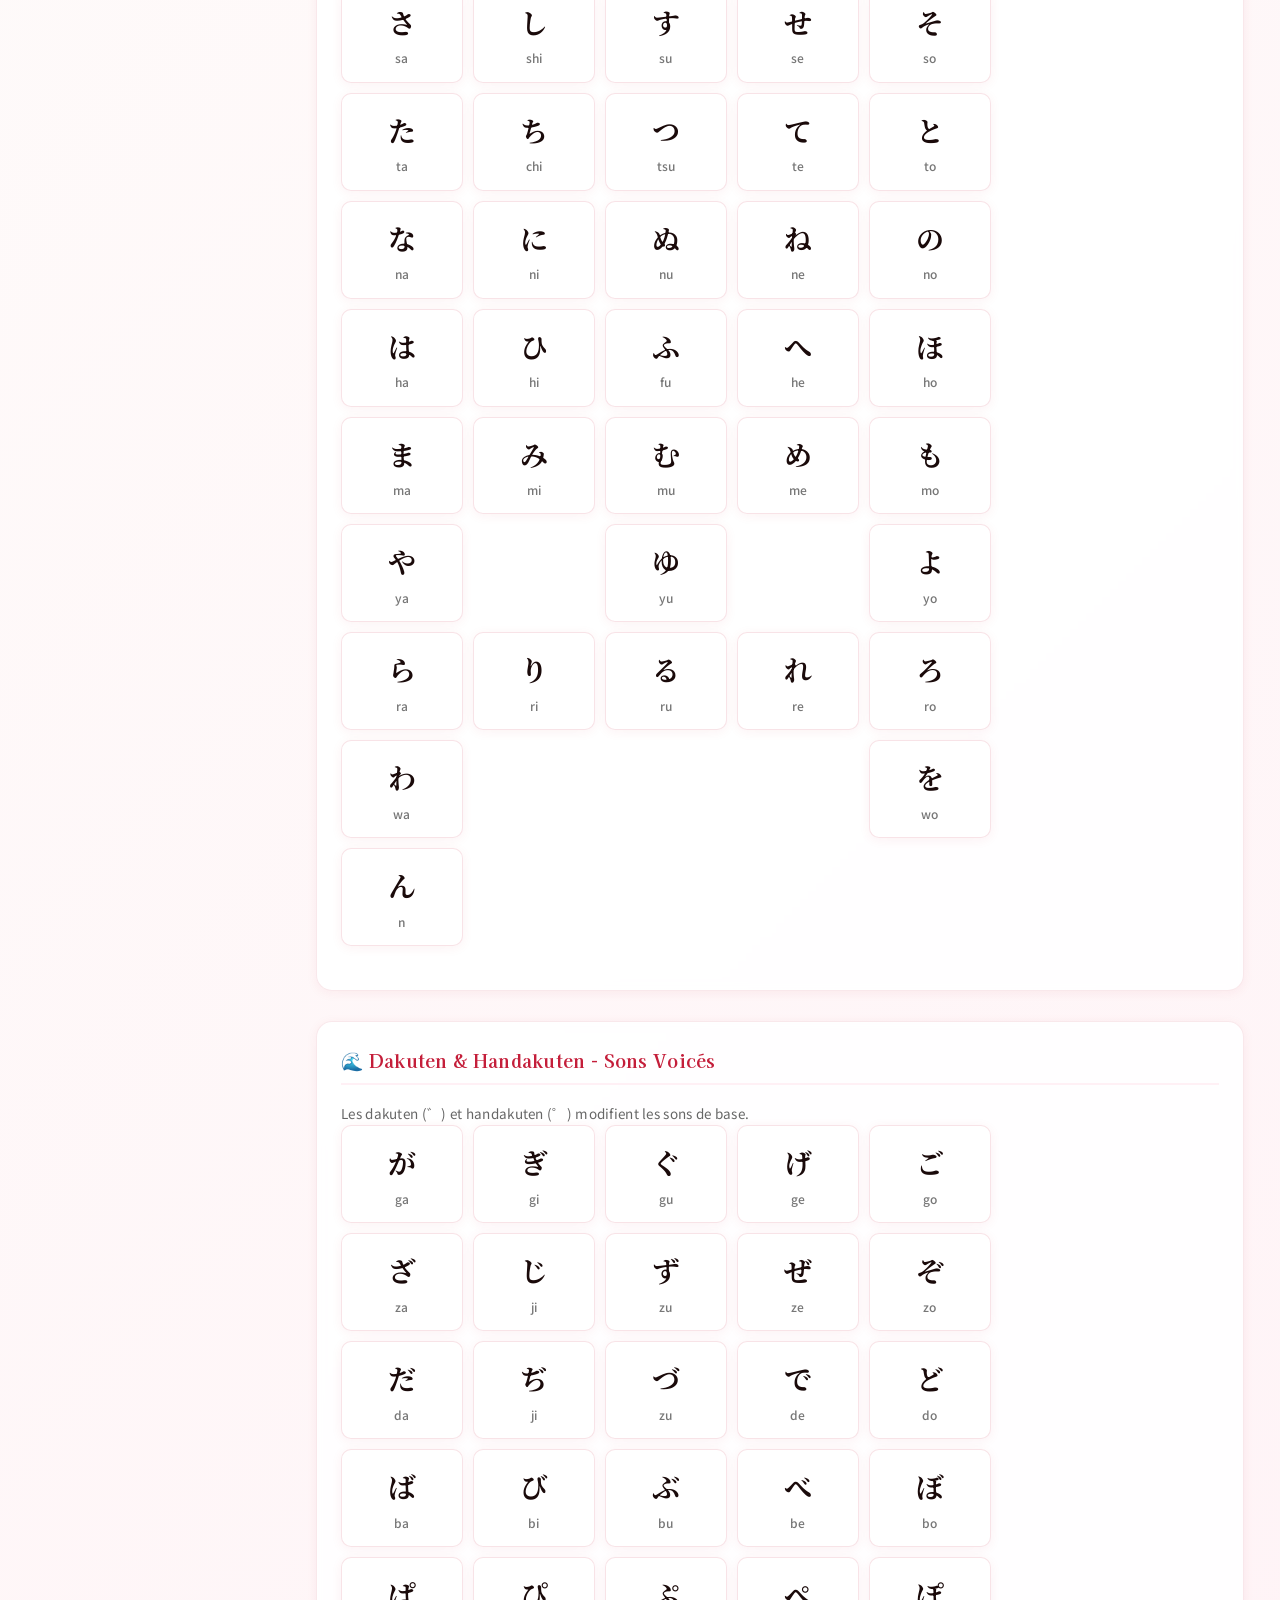
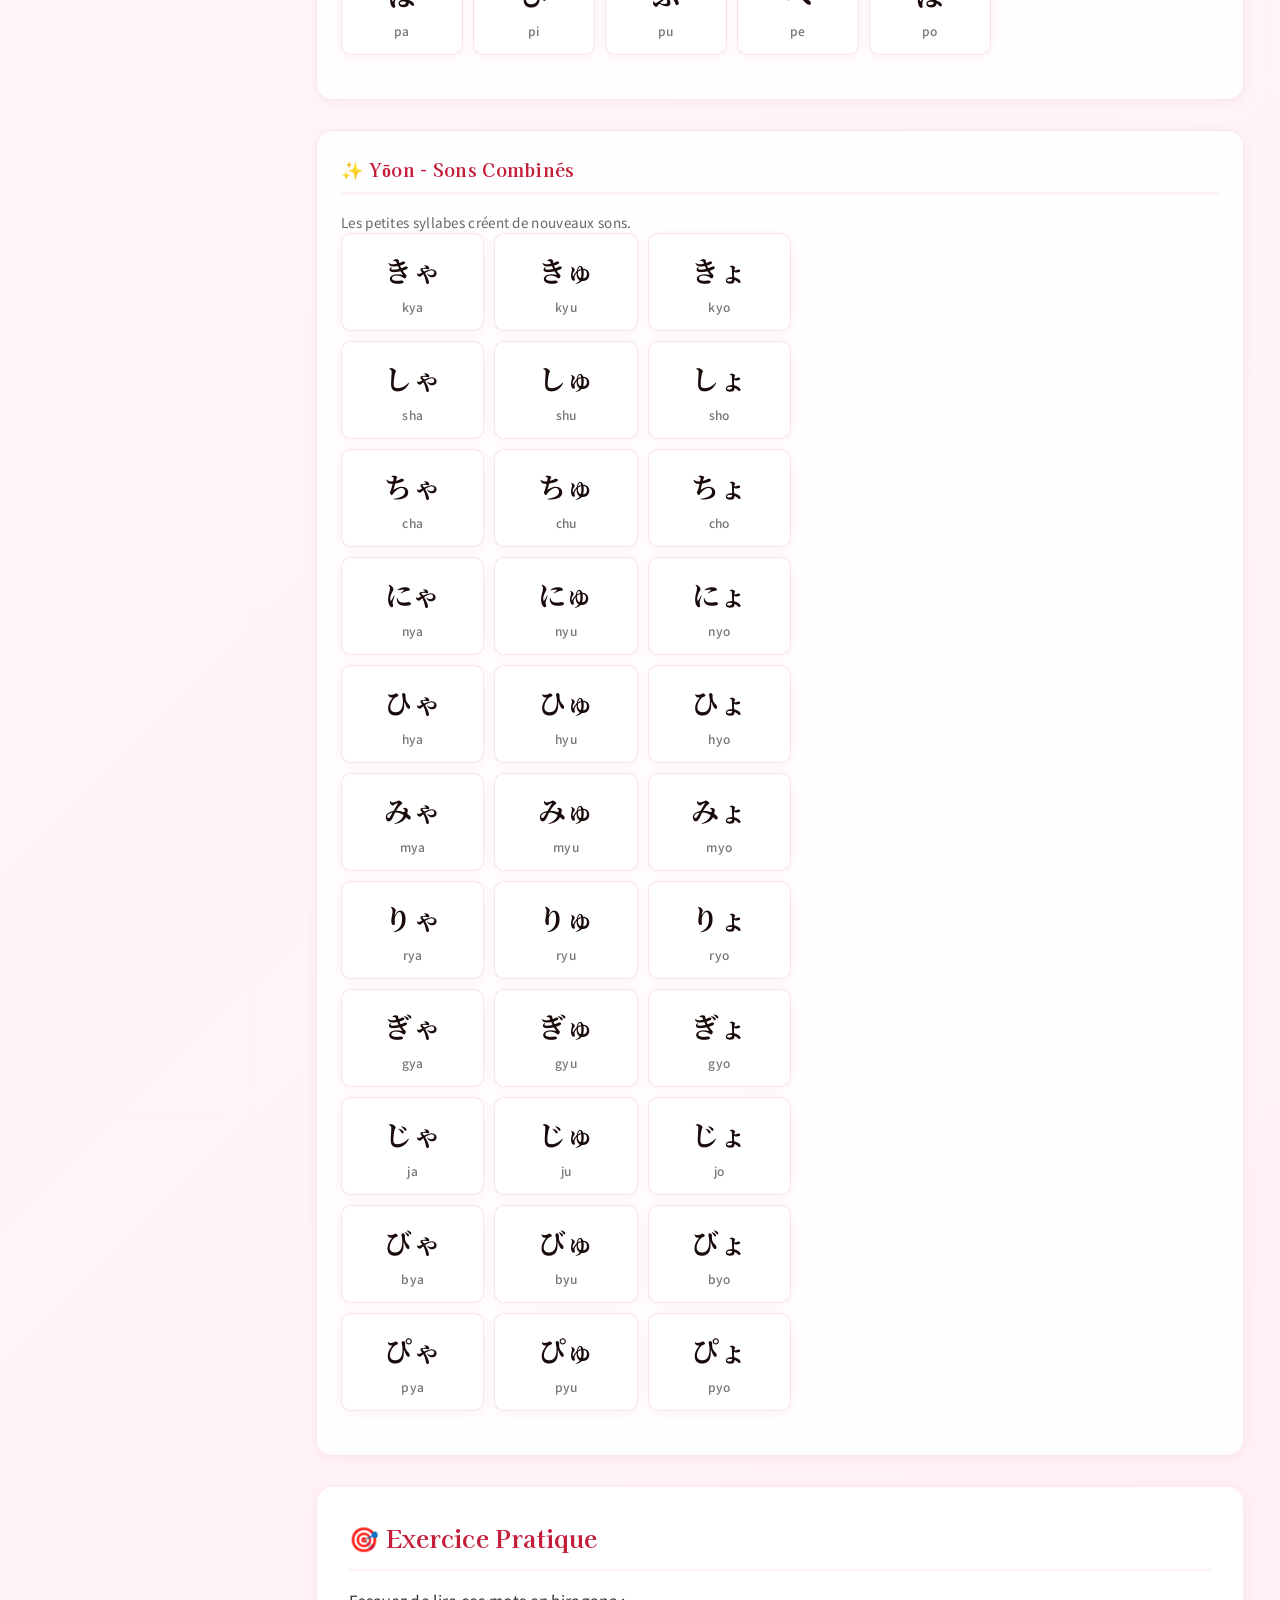
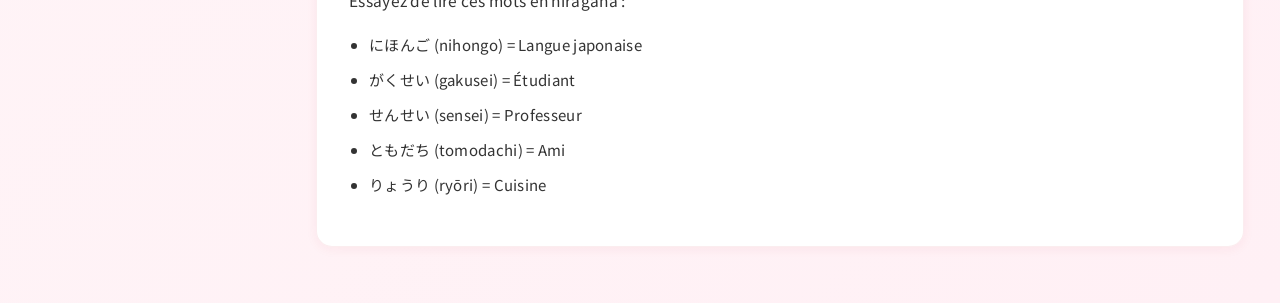
==== commit 99c21b26: "Update index.html" ====
--- a/index.html
+++ b/index.html
@@ -5,24 +5,27 @@
   <meta name="viewport" content="width=device-width, initial-scale=1.0, viewport-fit=cover"/>
   <meta http-equiv="X-UA-Compatible" content="IE=edge"/>
   
-  <!-- ─── FAVICON & ICONS (RÉTABLIS) ─── -->
-  <link rel="icon" href="./icons/favicon-32.png" type="image/png">
-  <link rel="apple-touch-icon" href="./icons/apple-touch-icon.png">
-  <link rel="shortcut icon" href="./icons/favicon-32.png" type="image/png">
+  <!-- Favicon Sakura -->
+  <link rel="icon" href="data:image/svg+xml,<svg xmlns=%22http://www.w3.org/2000/svg%22 viewBox=%220 0 100 100%22><text y=%22.9em%22 font-size=%2280%22>🌸</text></svg>">
   
-  <!-- ─── PWA MANIFEST ─── -->
   <link rel="manifest" href="manifest.json">
+  <meta name="theme-color" content="#C41E3A">
   
-  <meta name="theme-color" content="#C41E3A">
   <title>日本語 de 道 — Mon Parcours Japonais</title>
   
-  <!-- ─── POLICES GOOGLE ─── -->
-  <link rel="preconnect" href="https://fonts.googleapis.com">
-  <link rel="preconnect" href="https://fonts.gstatic.com" crossorigin>
+  <!-- Polices -->
   <link href="https://fonts.googleapis.com/css2?family=Kaisei+Decol:wght@400;700&family=Noto+Serif+JP:wght@400;700;900&family=Noto+Sans+JP:wght@300;400;500;700&display=swap" rel="stylesheet"/>
   
-  <!-- ─── CSS PRINCIPAL ─── -->
+  <!-- CSS -->
   <link rel="stylesheet" href="./style.css">
+
+  <script>
+    if ('serviceWorker' in navigator) {
+      window.addEventListener('load', () => {
+        navigator.serviceWorker.register('./sw.js').catch(err => console.error('SW Error', err));
+      });
+    }
+  </script>
 </head>
 <body>
 
@@ -32,12 +35,11 @@
 <button class="hamburger" onclick="document.getElementById('sidebar').classList.toggle('open')">☰</button>
 
 <div class="app-shell">
-  <!-- SIDEBAR (MENU GAUCHE) -->
+  <!-- SIDEBAR -->
   <aside class="sidebar" id="sidebar">
     <button class="toggle-btn" onclick="toggleSidebar()" id="sidebar-toggle">◀</button>
     <div class="sidebar-logo">
-      <!-- Logo Sakura avec classe pour l'animation de rotation -->
-      <img src="./icons/favicon-32.png" class="logo-svg" alt="Logo Sakura" style="width: 44px; height: 44px;">
+      <span style="font-size: 3rem; margin-bottom: 10px; display:block;">🌸</span>
       <div class="logo-text-container">
         <span class="jp-title">日本語の道</span>
         <span class="sub">MON PARCOURS</span>
@@ -47,6 +49,7 @@
     <nav class="sidebar-nav">
       <div class="nav-group-label">Apprentissage JLPT</div>
       
+      <!-- N5 -->
       <button class="nav-item menu-toggle" onclick="toggleMenu('jlpt5-menu')">
         <span><span class="nav-icon">🎓</span> JLPT N5 (Débutant)</span>
         <span class="chevron" id="chevron-jlpt5-menu">▼</span>
@@ -57,41 +60,64 @@
         <button class="nav-item sub-item" onclick="loadContent('cours-03')">3: Structure SOV</button>
         <button class="nav-item sub-item" onclick="loadContent('cours-04')">4: Particules</button>
         <button class="nav-item sub-item" onclick="loadContent('cours-05')">5: Verbes (Masu)</button>
-        <button class="nav-item sub-item" onclick="loadContent('cours-05-1')">5.1: Les Adjectifs</button>
-        <button class="nav-item sub-item" onclick="loadContent('cours-05-2')">5.2: Arimasu / Imasu</button>
-        <button class="nav-item sub-item" onclick="loadContent('cours-05-3')">5.3: Compteurs & Questions</button>
-        <button class="nav-item sub-item" onclick="loadContent('cours-05-4')">5.4: Vocabulaire Essentiel</button>
+        <button class="nav-item sub-item" onclick="loadContent('cours-05-1')">5.1: Adjectifs</button>
+        <button class="nav-item sub-item" onclick="loadContent('cours-05-2')">5.2: Existence</button>
+        <button class="nav-item sub-item" onclick="loadContent('cours-05-3')">5.3: Compteurs</button>
+        <button class="nav-item sub-item" onclick="loadContent('cours-05-4')">5.4: Vocabulaire</button>
         <button class="nav-item sub-item" onclick="loadContent('cours-06')">6: Kanji N5</button>
       </div>
 
+      <!-- N4 -->
       <button class="nav-item menu-toggle" onclick="toggleMenu('jlpt4-menu')">
         <span><span class="nav-icon">🗻</span> JLPT N4 (Élémentaire)</span>
         <span class="chevron" id="chevron-jlpt4-menu">▼</span>
       </button>
       <div id="jlpt4-menu" class="submenu" style="display: none;">
         <button class="nav-item sub-item" onclick="loadContent('cours-07')">7: Kanji N4</button>
-        <button class="nav-item sub-item" onclick="loadContent('cours-08')">8: Potentiel & Volitif</button>
-        <button class="nav-item sub-item" onclick="loadContent('cours-09')">9: Les 4 Conditionnels</button>
-        <button class="nav-item sub-item" onclick="loadContent('cours-10')">10: Suppositions & Apparences</button>
-        <button class="nav-item sub-item" onclick="loadContent('cours-10-1')">10.1: Donner et Recevoir</button>
+        <button class="nav-item sub-item" onclick="loadContent('cours-08')">8: Potentiel/Volitif</button>
+        <button class="nav-item sub-item" onclick="loadContent('cours-09')">9: Conditionnels</button>
+        <button class="nav-item sub-item" onclick="loadContent('cours-10')">10: Suppositions</button>
+        <button class="nav-item sub-item" onclick="loadContent('cours-10-1')">10.1: Donner/Recevoir</button>
       </div>
 
+      <!-- N3 -->
       <button class="nav-item menu-toggle" onclick="toggleMenu('jlpt3-menu')">
         <span><span class="nav-icon">🏯</span> JLPT N3 (Intermédiaire)</span>
         <span class="chevron" id="chevron-jlpt3-menu">▼</span>
       </button>
       <div id="jlpt3-menu" class="submenu" style="display: none;">
         <button class="nav-item sub-item" onclick="loadContent('cours-11')">11: Kanji N3</button>
-        <button class="nav-item sub-item" onclick="loadContent('cours-12')">12: Passif & Causatif</button>
-        <button class="nav-item sub-item" onclick="loadContent('cours-13')">13: Le Keigo (Politesse)</button>
-        <button class="nav-item sub-item" onclick="loadContent('cours-13-1')">13.1: Temps & Limites</button>
-        <button class="nav-item sub-item" onclick="loadContent('cours-13-2')">13.2: Décisions & État</button>
+        <button class="nav-item sub-item" onclick="loadContent('cours-12')">12: Passif/Causatif</button>
+        <button class="nav-item sub-item" onclick="loadContent('cours-13')">13: Keigo</button>
+        <button class="nav-item sub-item" onclick="loadContent('cours-13-1')">13.1: Temps/Limites</button>
+        <button class="nav-item sub-item" onclick="loadContent('cours-13-2')">13.2: Décisions/État</button>
+      </div>
+
+      <!-- N2 -->
+      <button class="nav-item menu-toggle" onclick="toggleMenu('jlpt2-menu')">
+        <span><span class="nav-icon">🚄</span> JLPT N2 (Avancé)</span>
+        <span class="chevron" id="chevron-jlpt2-menu">▼</span>
+      </button>
+      <div id="jlpt2-menu" class="submenu" style="display: none;">
+        <button class="nav-item sub-item" onclick="loadContent('cours-14')">14: Kanji N2</button>
+        <button class="nav-item sub-item" onclick="loadContent('cours-15')">15: Grammaire N2</button>
+      </div>
+
+      <!-- N1 -->
+      <button class="nav-item menu-toggle" onclick="toggleMenu('jlpt1-menu')">
+        <span><span class="nav-icon">⛩️</span> JLPT N1 (Expert)</span>
+        <span class="chevron" id="chevron-jlpt1-menu">▼</span>
+      </button>
+      <div id="jlpt1-menu" class="submenu" style="display: none;">
+        <button class="nav-item sub-item" onclick="loadContent('cours-16')">16: Kanji N1</button>
+        <button class="nav-item sub-item" onclick="loadContent('cours-17')">17: Grammaire N1</button>
       </div>
 
       <div class="sidebar-section-divider"></div>
       
       <div class="nav-group-label">Pratique & Évaluation</div>
       <button class="nav-item" onclick="loadContent('exercices')"><span class="nav-icon">💪</span> Exercices</button>
+      <button class="nav-item" onclick="loadContent('examens')"><span class="nav-icon">🎓</span> Examens JLPT</button>
       <button class="nav-item" onclick="loadContent('verbs-dict')"><span class="nav-icon">📘</span> Dico des Verbes</button>
       
       <div class="sidebar-section-divider"></div>
@@ -99,10 +125,11 @@
       <div class="nav-group-label">Mon Compte</div>
       <button class="nav-item" onclick="loadContent('progression')"><span class="nav-icon">📈</span> Progression</button>
       <button class="nav-item" onclick="loadContent('parametres')"><span class="nav-icon">⚙️</span> Paramètres</button>
+      
     </nav>
   </aside>
 
-  <!-- CONTENU PRINCIPAL -->
+  <!-- CONTENU -->
   <main class="main-content">
     <header class="main-header">
       <div class="page-title" id="page-title">Chargement...</div>
@@ -111,25 +138,15 @@
         <div id="search-results" class="search-results"></div>
       </div>
     </header>
-    
     <div class="main-body" id="content"></div>
   </main>
 </div>
 
 <div class="modal-overlay" id="kanji-modal-overlay" onclick="closeKanjiModal(event)">
-  <div class="kanji-modal" id="kanji-modal-box"></div>
+  <div class="modal-box" id="kanji-modal-box"></div>
 </div>
 
 <script src="./database.js"></script>
 <script src="./app.js"></script>
-
-<script>
-  if ('serviceWorker' in navigator) {
-    window.addEventListener('load', () => {
-      navigator.serviceWorker.register('./sw.js').catch(err => console.error('❌ Erreur SW', err));
-    });
-  }
-</script>
-
 </body>
 </html>
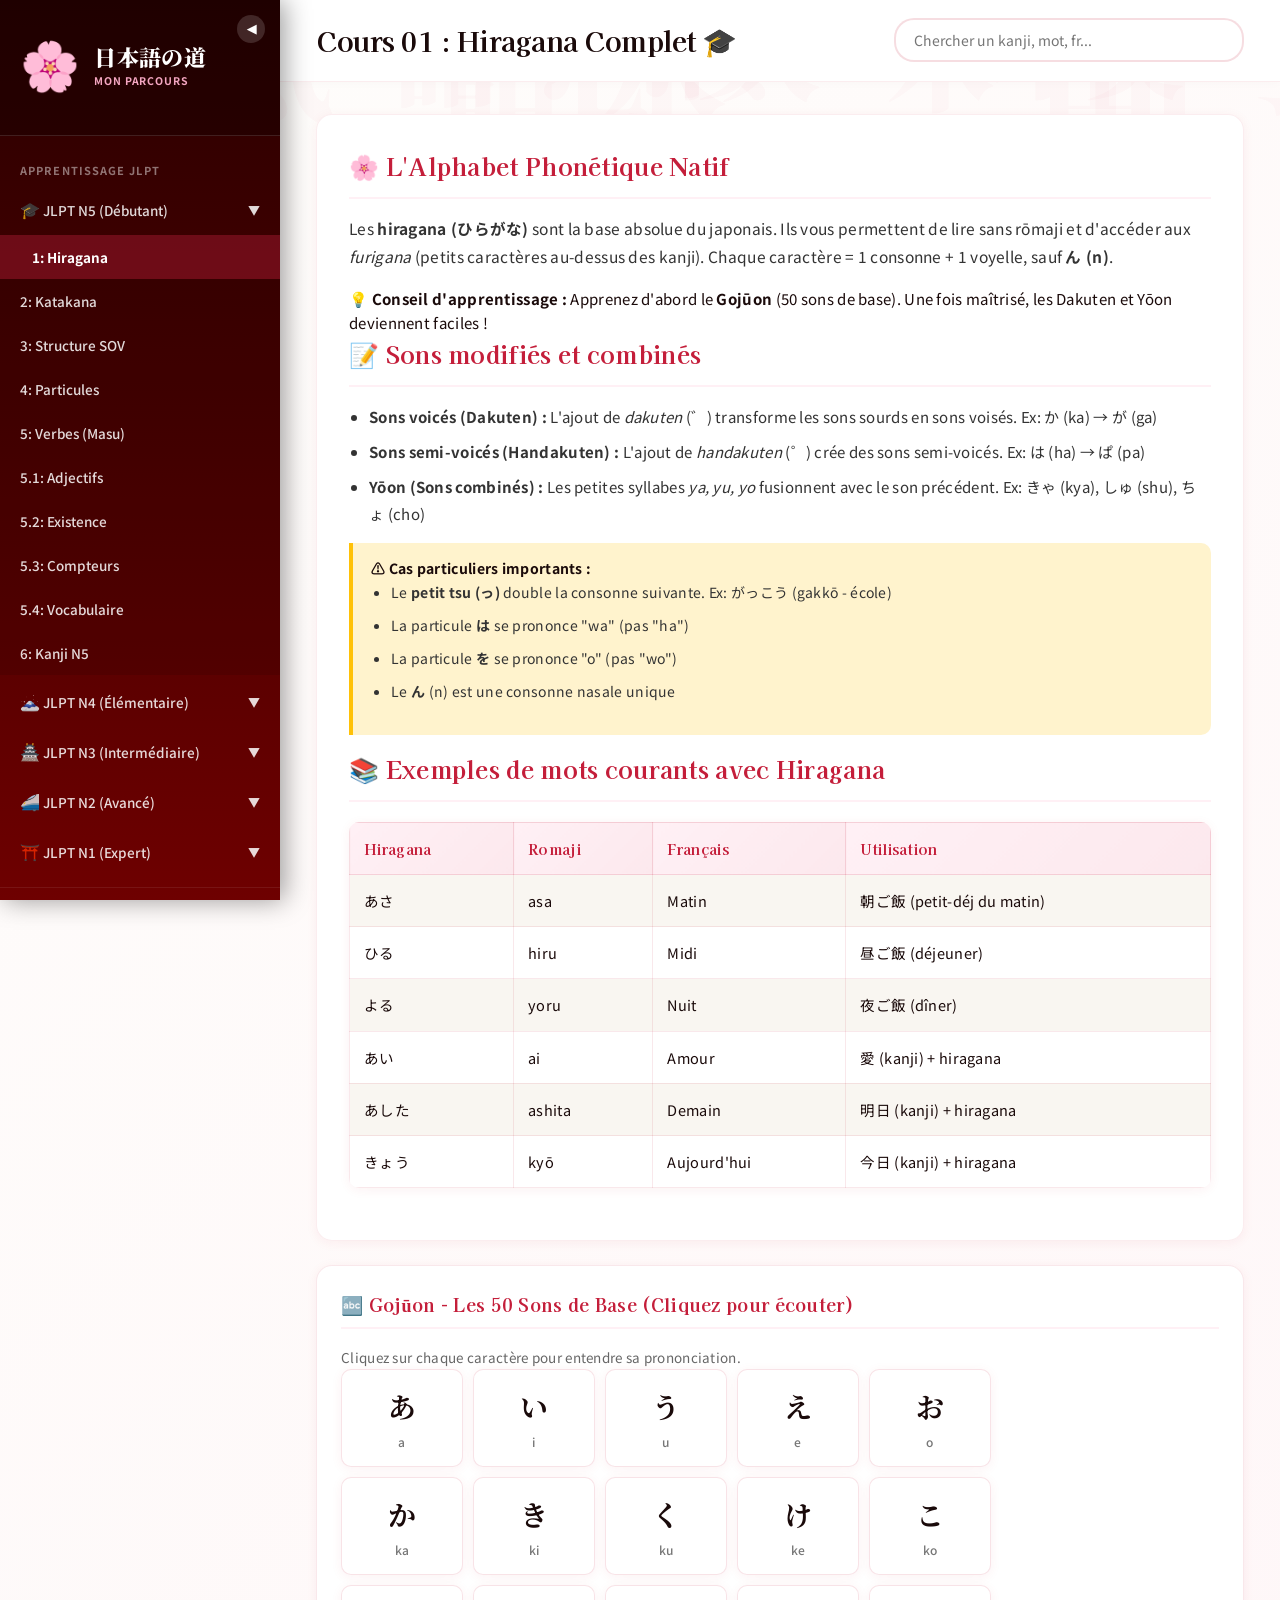
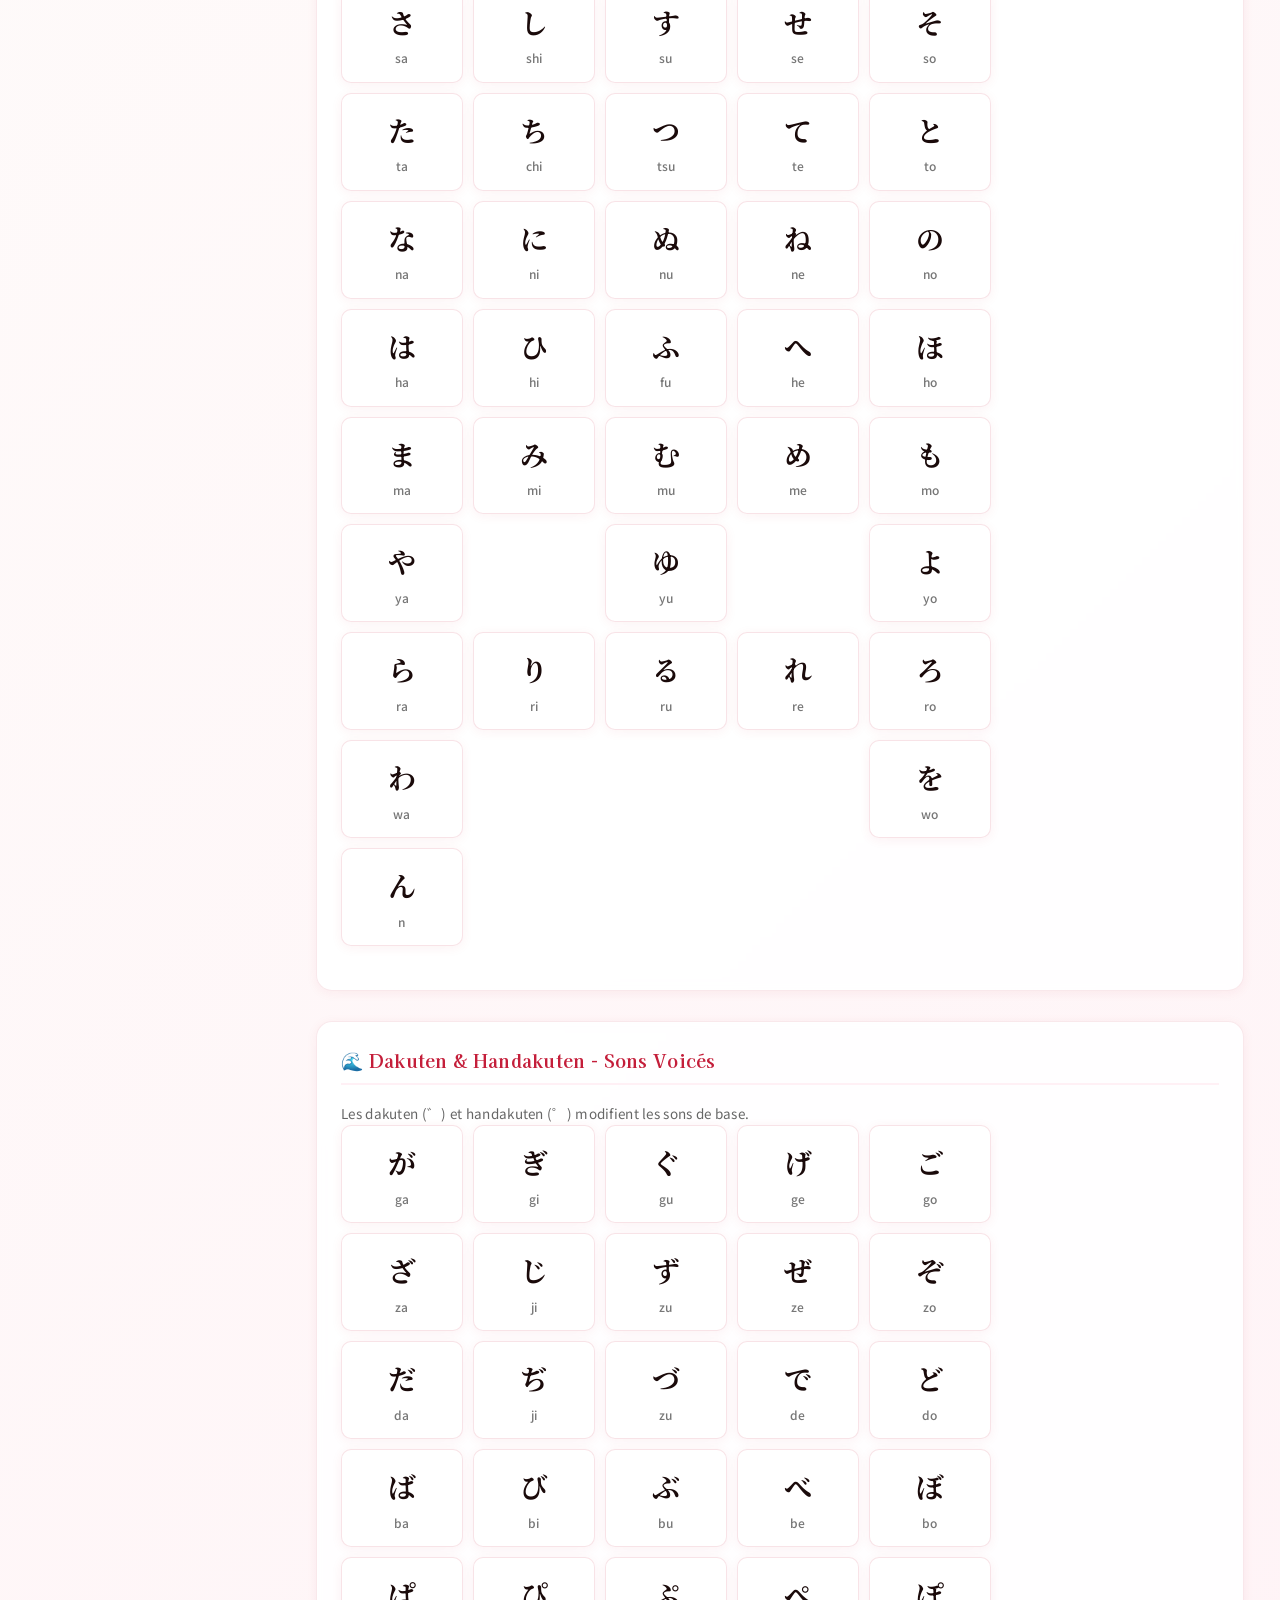
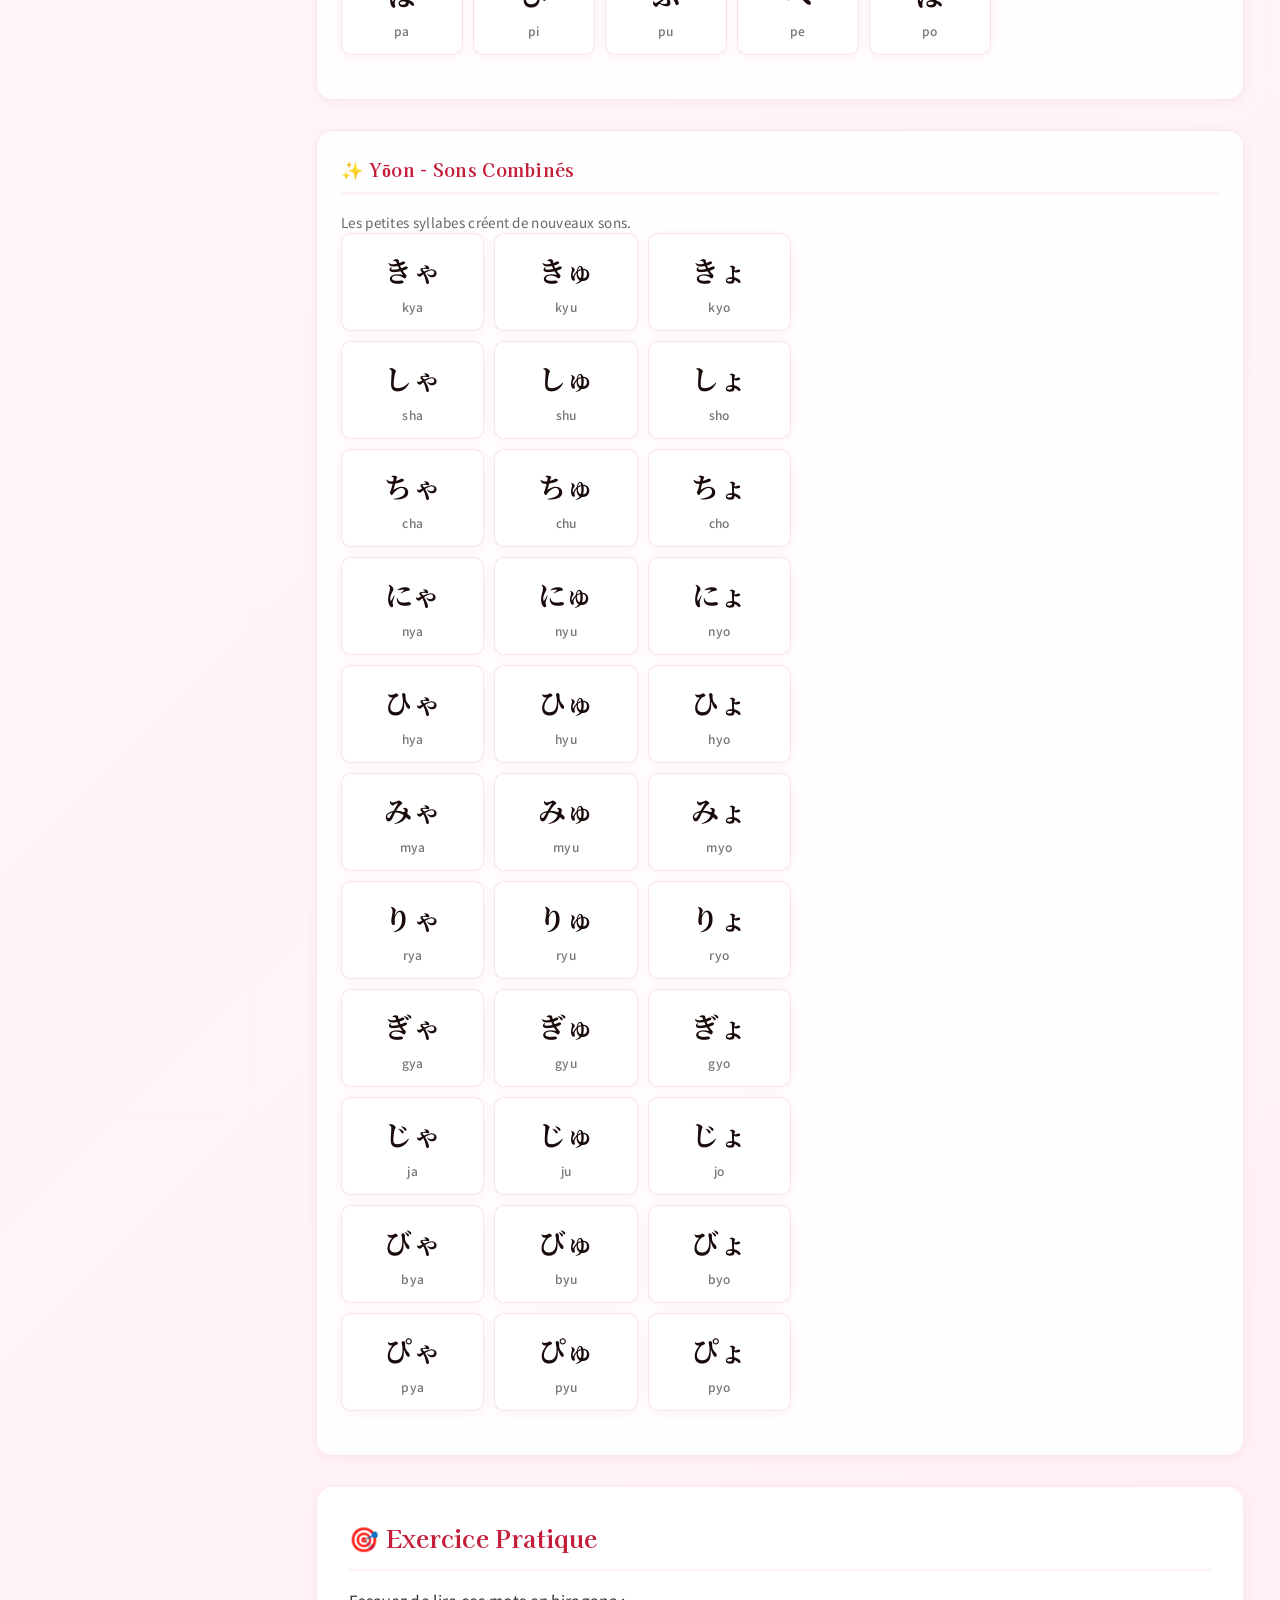
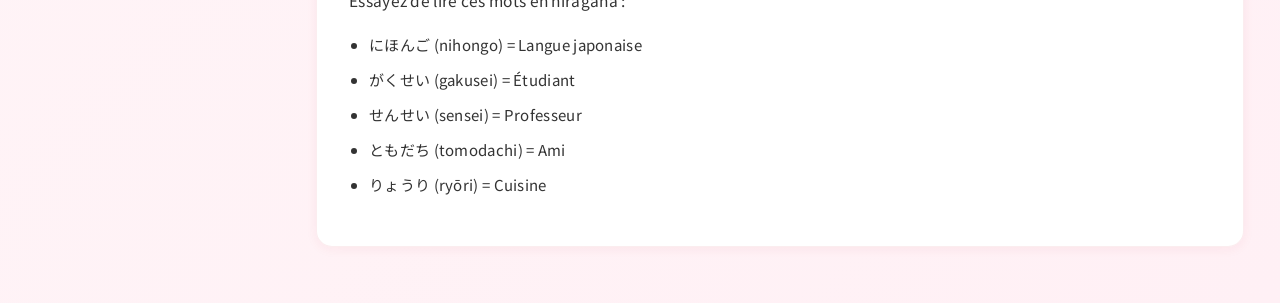
==== commit 075ba81d: "Update index.html" ====
--- a/index.html
+++ b/index.html
@@ -39,7 +39,7 @@
   <aside class="sidebar" id="sidebar">
     <button class="toggle-btn" onclick="toggleSidebar()" id="sidebar-toggle">◀</button>
     <div class="sidebar-logo">
-      <span style="font-size: 3rem; margin-bottom: 10px; display:block;">🌸</span>
+     <span class="sakura-spin" style="font-size: 3rem; margin-bottom: 10px; display:inline-block;">🌸</span>
       <div class="logo-text-container">
         <span class="jp-title">日本語の道</span>
         <span class="sub">MON PARCOURS</span>
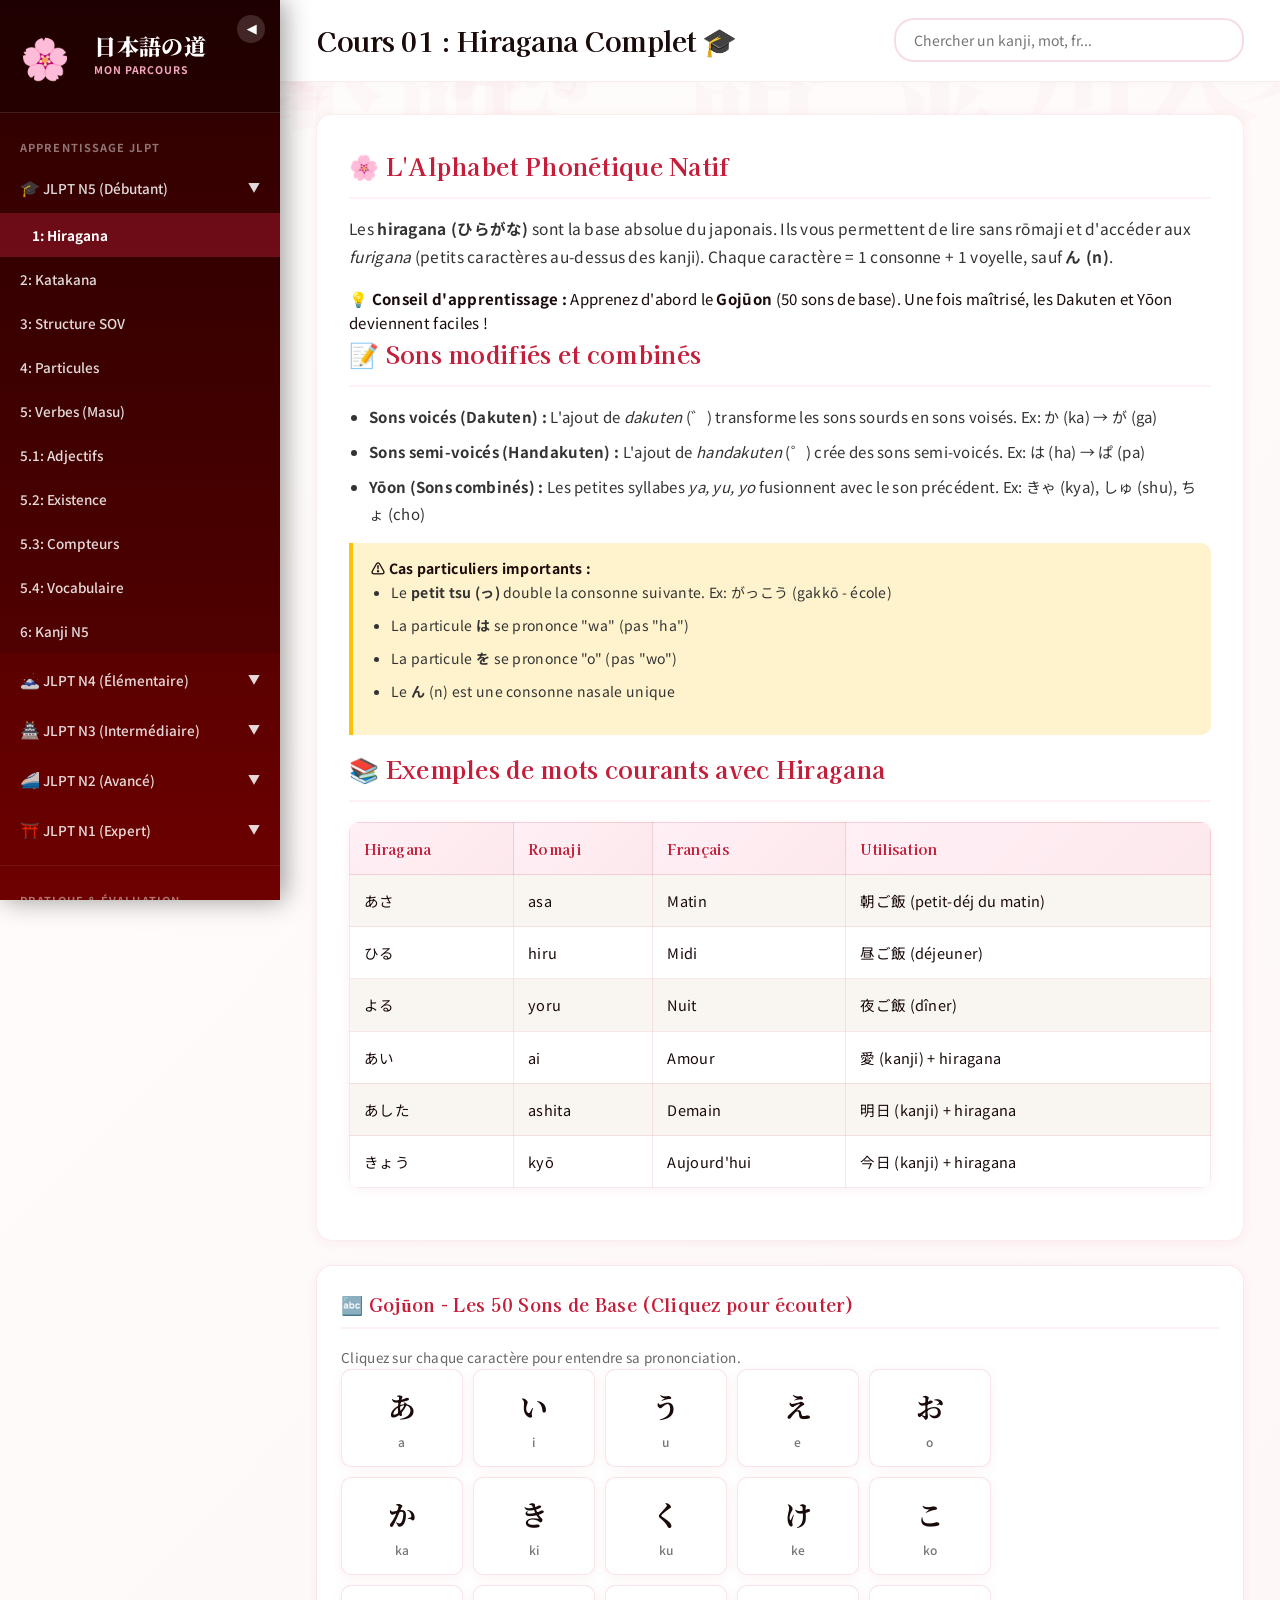
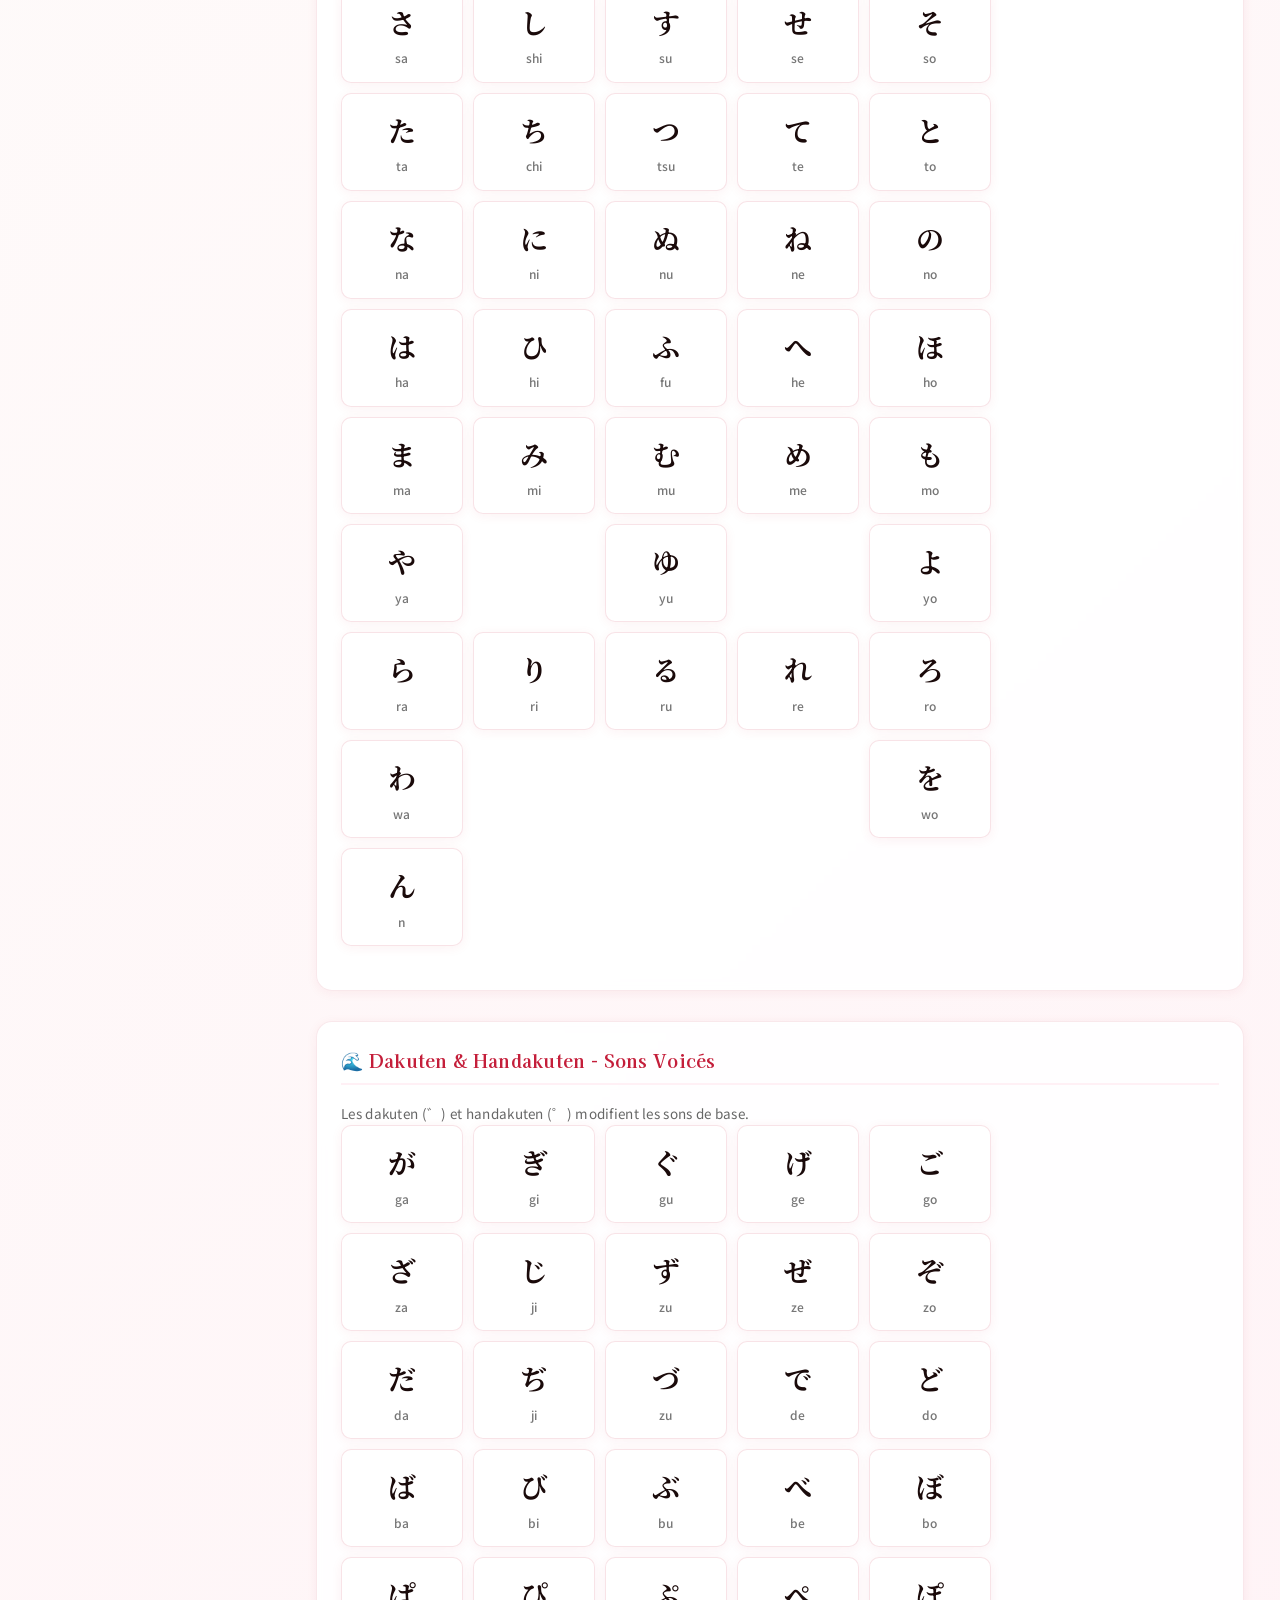
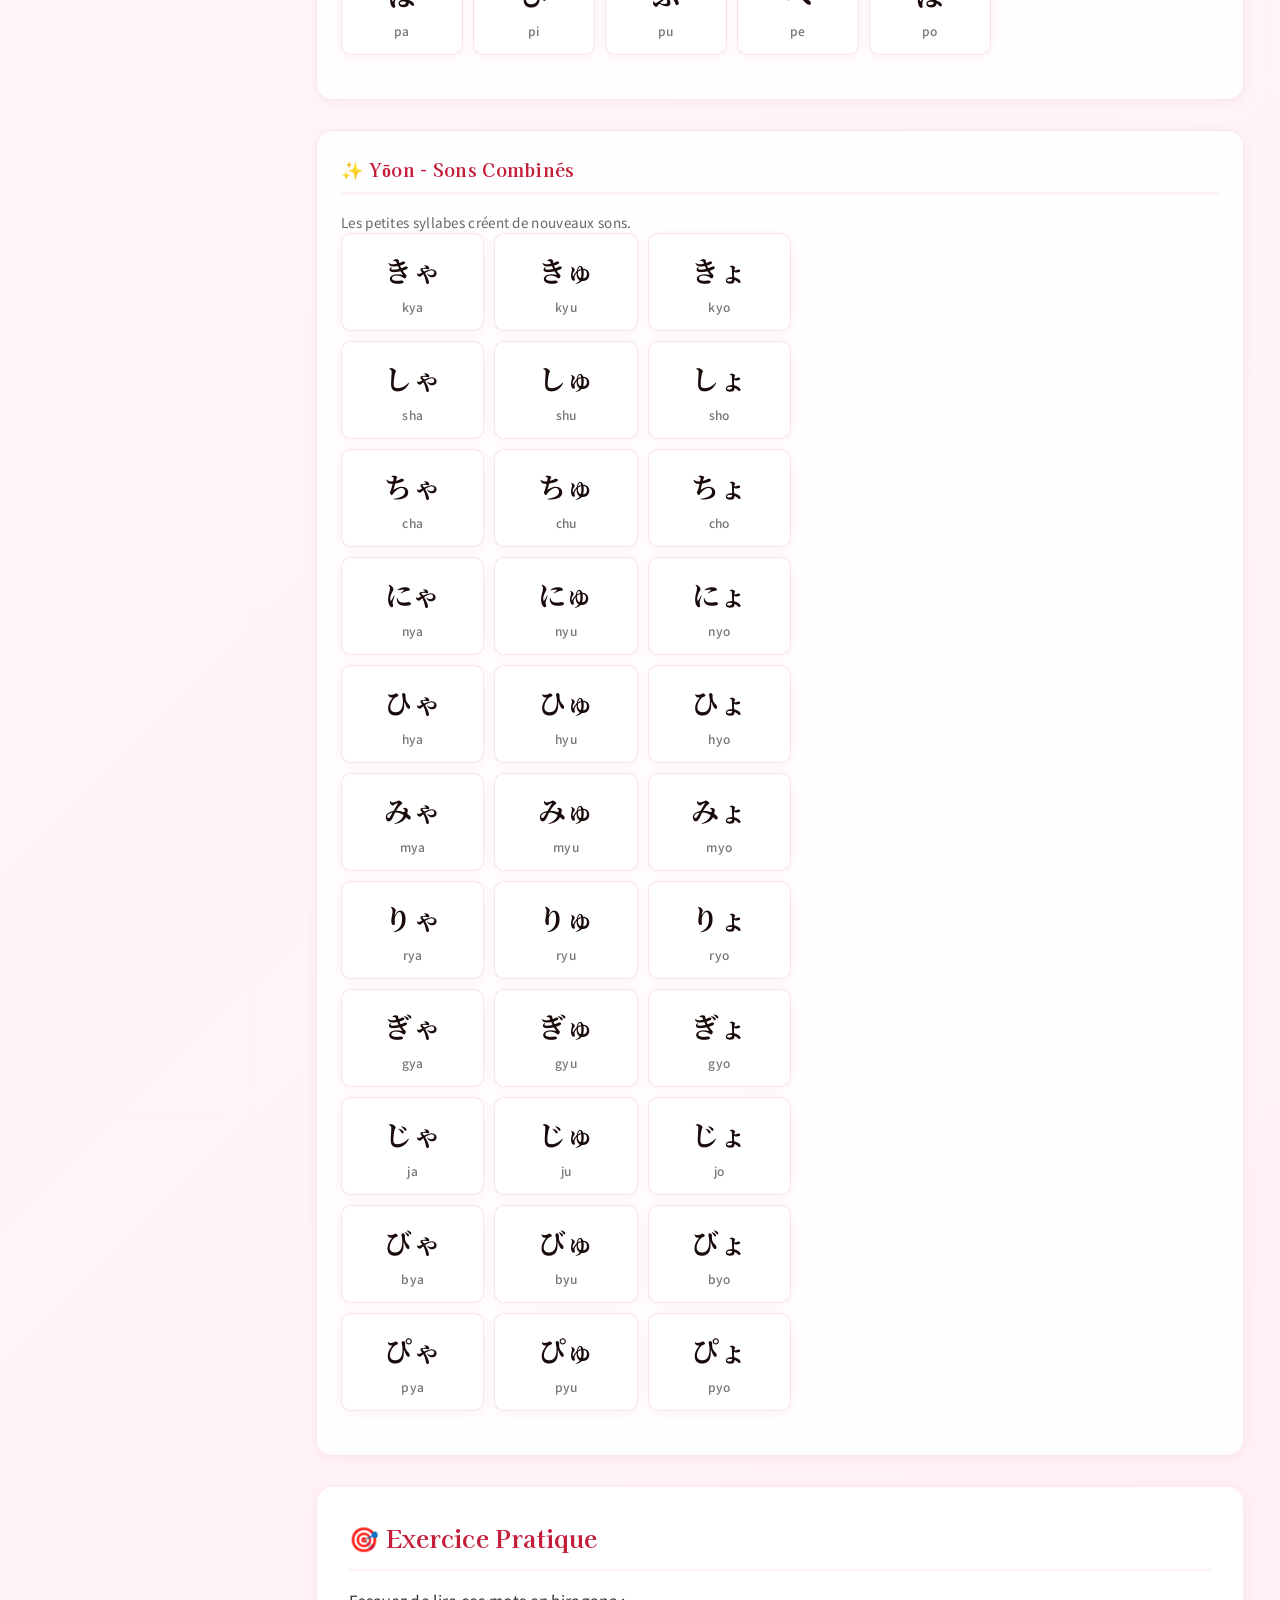
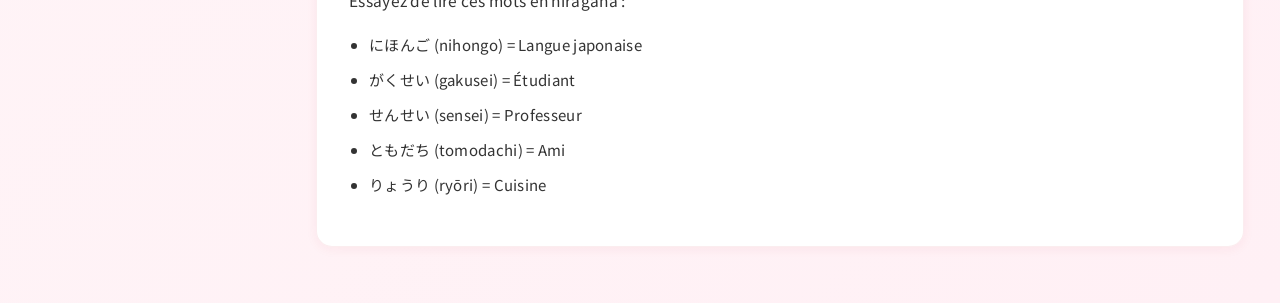
==== commit 500c83f6: "Update index.html" ====
--- a/index.html
+++ b/index.html
@@ -39,7 +39,7 @@
   <aside class="sidebar" id="sidebar">
     <button class="toggle-btn" onclick="toggleSidebar()" id="sidebar-toggle">◀</button>
     <div class="sidebar-logo">
-     <span class="sakura-spin" style="font-size: 3rem; margin-bottom: 10px; display:inline-block;">🌸</span>
+     <span class="sakura-spin" style="font-size: 2.5rem; margin-right: 10px;">🌸</span>
       <div class="logo-text-container">
         <span class="jp-title">日本語の道</span>
         <span class="sub">MON PARCOURS</span>
--- a/style.css
+++ b/style.css
@@ -1710,3 +1710,58 @@
     min-width: auto;
   }
 }
+
+/* --- ANIMATION DU LOGO SAKURA --- */
+@keyframes spin-sakura {
+  0% { transform: rotate(0deg); }
+  100% { transform: rotate(360deg); }
+}
+.sakura-spin {
+  animation: spin-sakura 12s linear infinite; /* 12s = rotation lente et zen */
+  transform-origin: center;
+}
+
+/* --- OVERLAY (Le fond assombri derrière la modale) --- */
+.modal-overlay {
+  position: fixed;
+  top: 0; left: 0; width: 100vw; height: 100vh;
+  background: rgba(0, 0, 0, 0.65); /* Gris sombre transparent */
+  backdrop-filter: blur(4px); /* Effet de flou moderne sur le site derrière */
+  z-index: 9999;
+  display: flex;
+  justify-content: center;
+  align-items: center;
+  opacity: 0;
+  pointer-events: none;
+  transition: opacity 0.3s ease;
+}
+.modal-overlay.active {
+  opacity: 1;
+  pointer-events: auto;
+}
+
+/* --- LA BOÎTE DU KANJI --- */
+.modal-box, .kanji-modal {
+  background: #fffef9; /* Fond blanc crème TRÈS SOLIDE */
+  width: 90%;
+  max-width: 450px;
+  border-radius: 16px;
+  box-shadow: 0 15px 35px rgba(0,0,0,0.3);
+  max-height: 85vh;
+  overflow-y: auto;
+  transform: translateY(20px); /* Petit effet de glissement */
+  transition: transform 0.3s ease;
+  position: relative;
+}
+
+.modal-overlay.active .modal-box, .modal-overlay.active .kanji-modal {
+  transform: translateY(0);
+}
+
+/* --- ADAPTATION MODE SOMBRE (SAMOURAÏ) --- */
+body.samourai-mode .modal-box, 
+body.samourai-mode .kanji-modal {
+  background: var(--sumi); /* Gris très foncé */
+  color: var(--kinari);
+  box-shadow: 0 15px 35px rgba(0,0,0,0.8);
+}
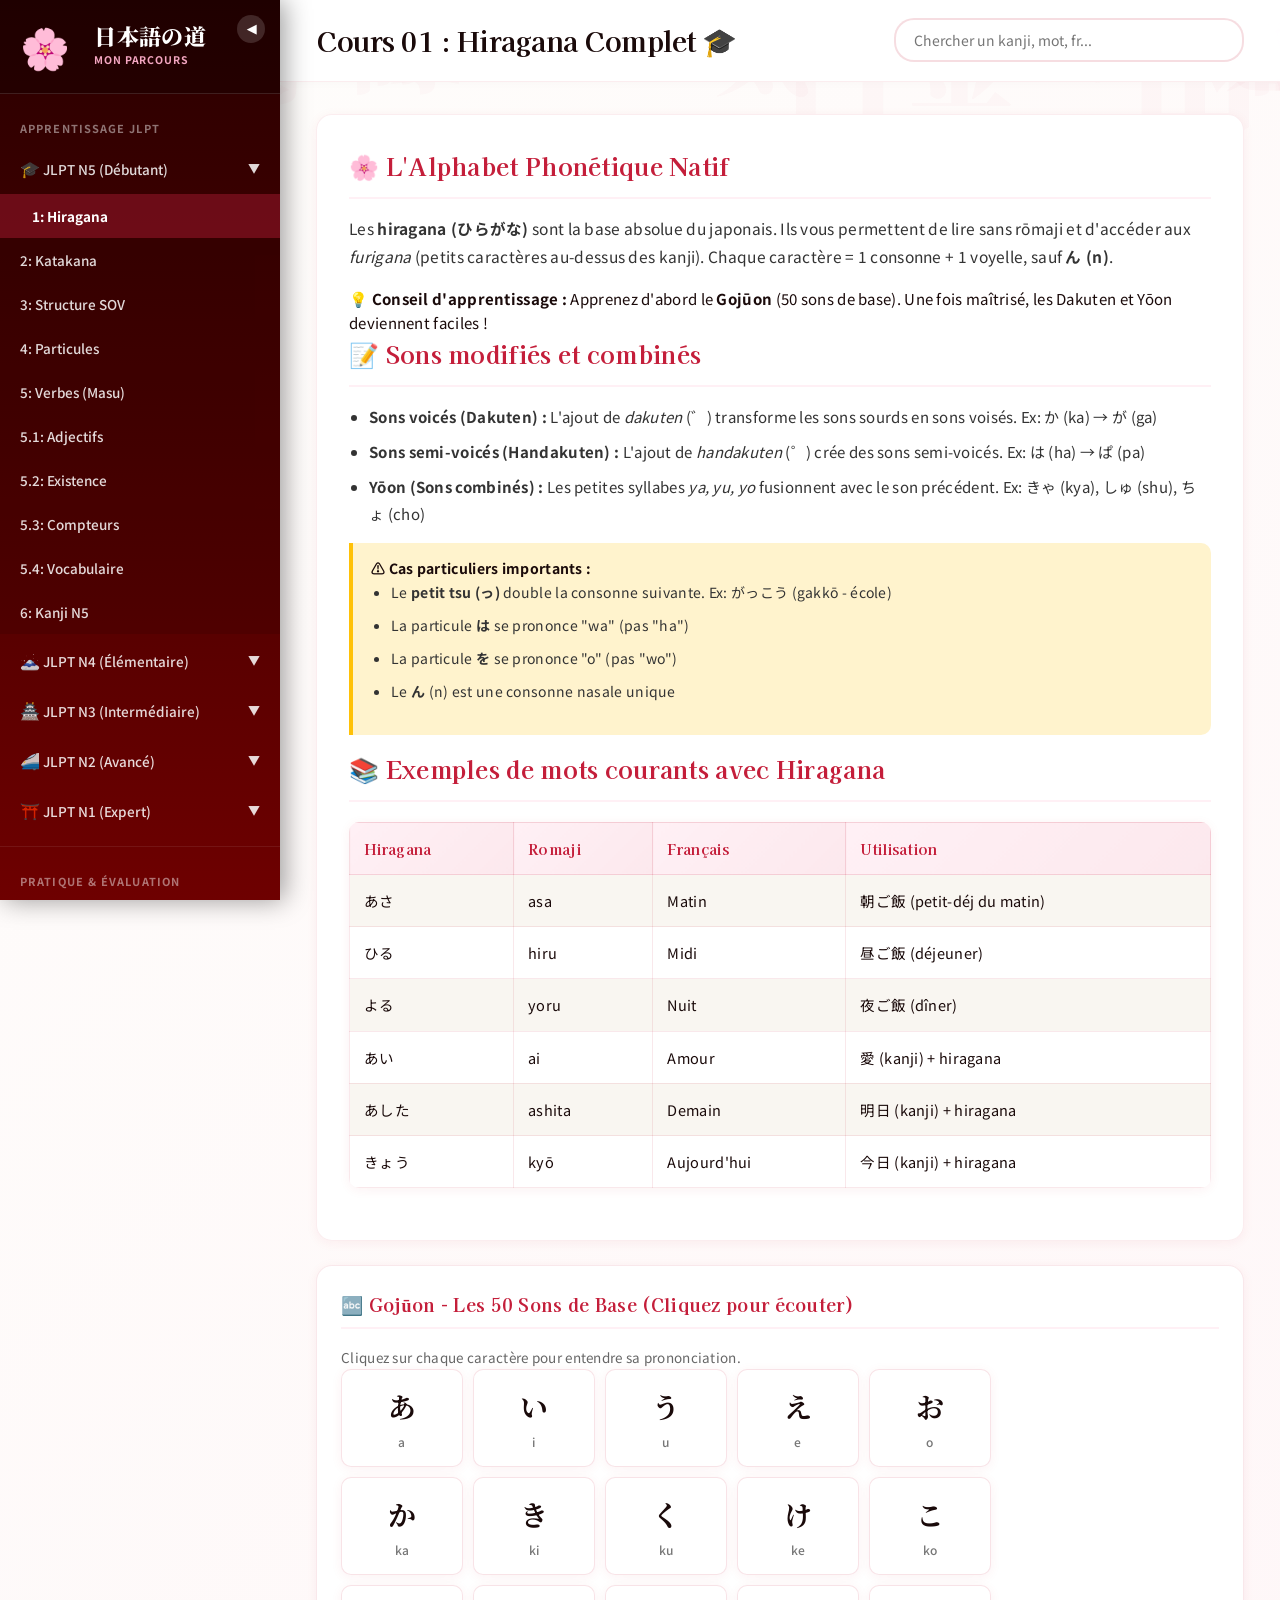
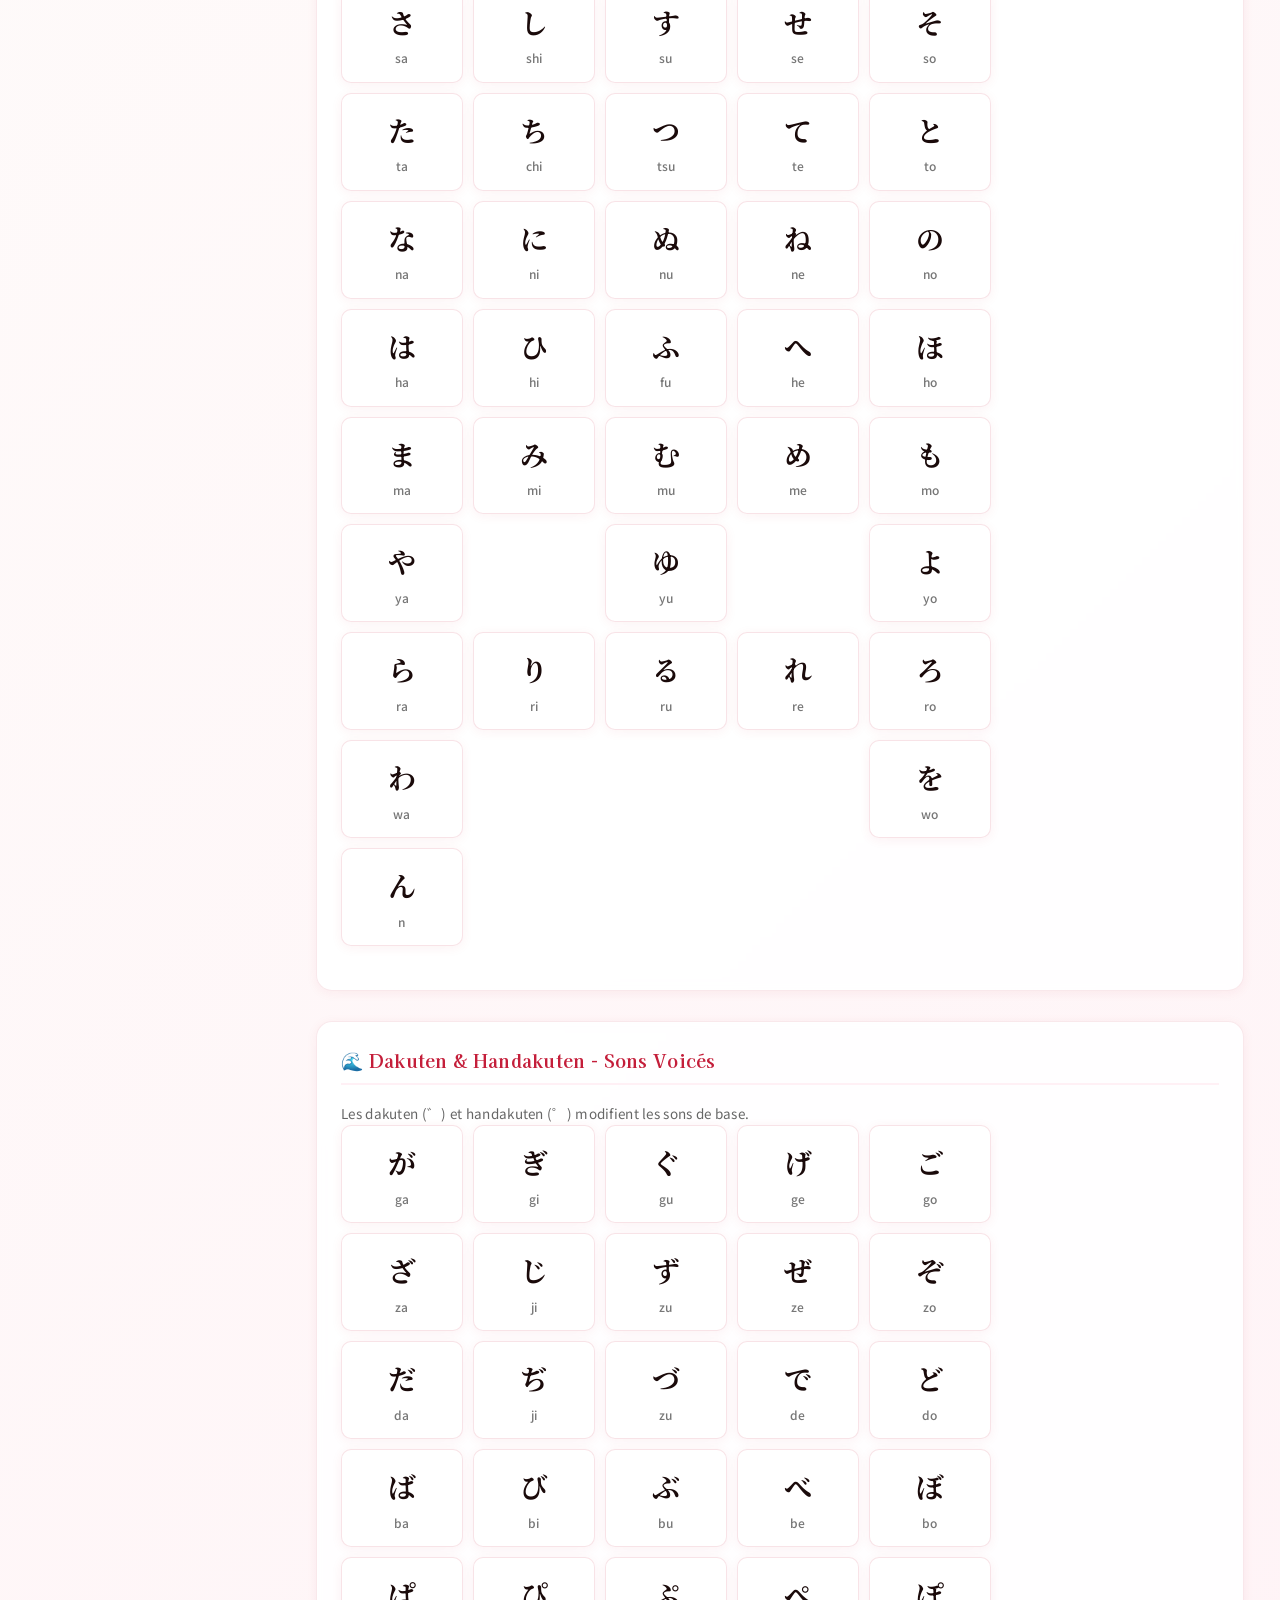
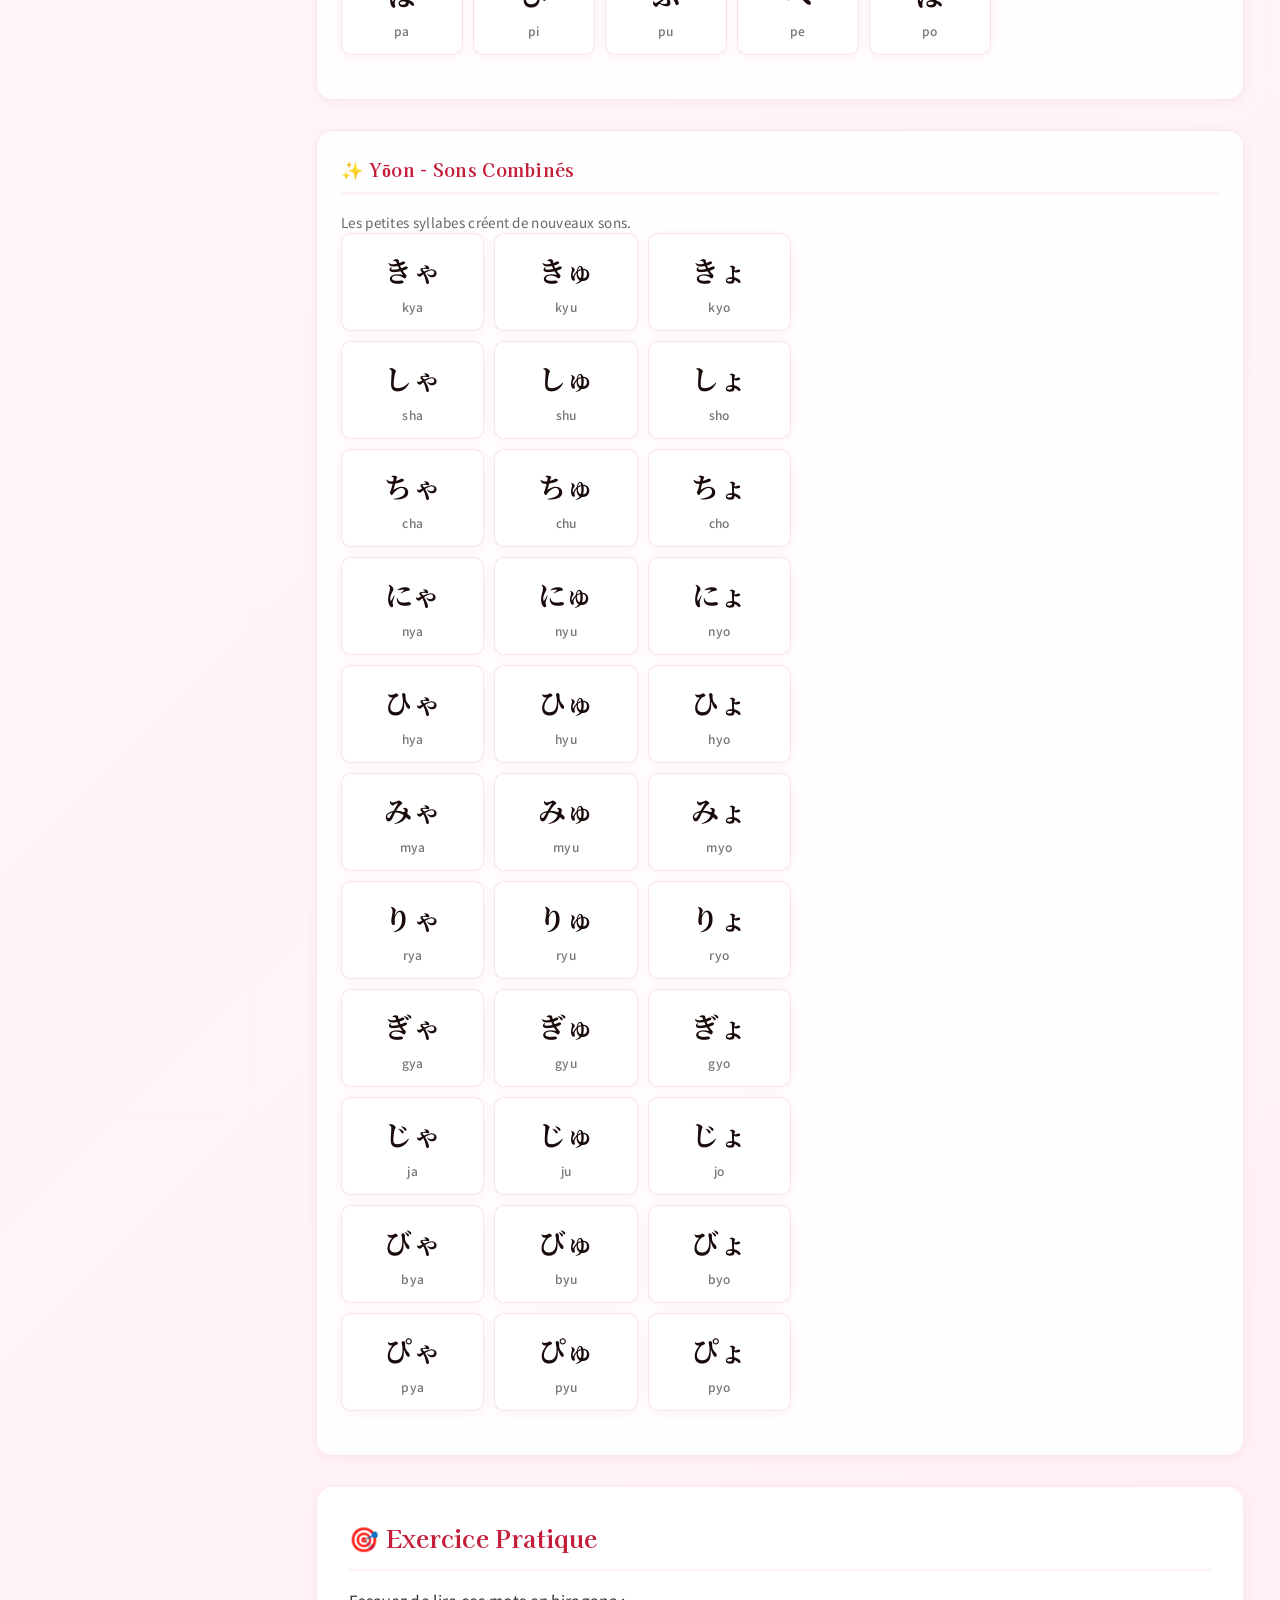
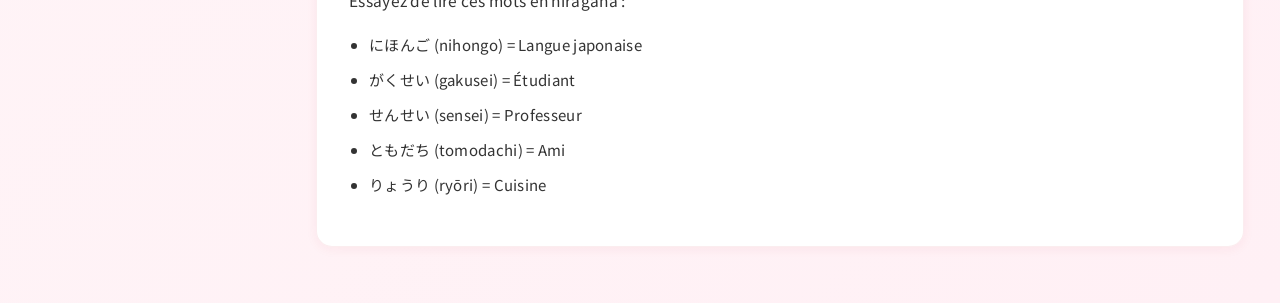
==== commit ef8721a0: "Update index.html" ====
--- a/index.html
+++ b/index.html
@@ -142,9 +142,11 @@
   </main>
 </div>
 
+<!-- MODAL KANJI CACHÉE -->
 <div class="modal-overlay" id="kanji-modal-overlay" onclick="closeKanjiModal(event)">
-  <div class="modal-box" id="kanji-modal-box"></div>
-</div>
+  <div class="kanji-modal" id="kanji-modal-box">
+    <!-- Le contenu sera injecté ici par JavaScript -->
+  </div>
 
 <script src="./database.js"></script>
 <script src="./app.js"></script>
--- a/style.css
+++ b/style.css
@@ -1716,9 +1716,12 @@
   0% { transform: rotate(0deg); }
   100% { transform: rotate(360deg); }
 }
+
 .sakura-spin {
-  animation: spin-sakura 12s linear infinite; /* 12s = rotation lente et zen */
-  transform-origin: center;
+  display: inline-block !important; /* 👈 LE SECRET EST ICI : on force le mode bloc */
+  animation: spin-sakura 12s linear infinite;
+  transform-origin: center center;
+  line-height: 1; /* Évite que la fleur soit décentrée pendant la rotation */
 }
 
 /* --- OVERLAY (Le fond assombri derrière la modale) --- */
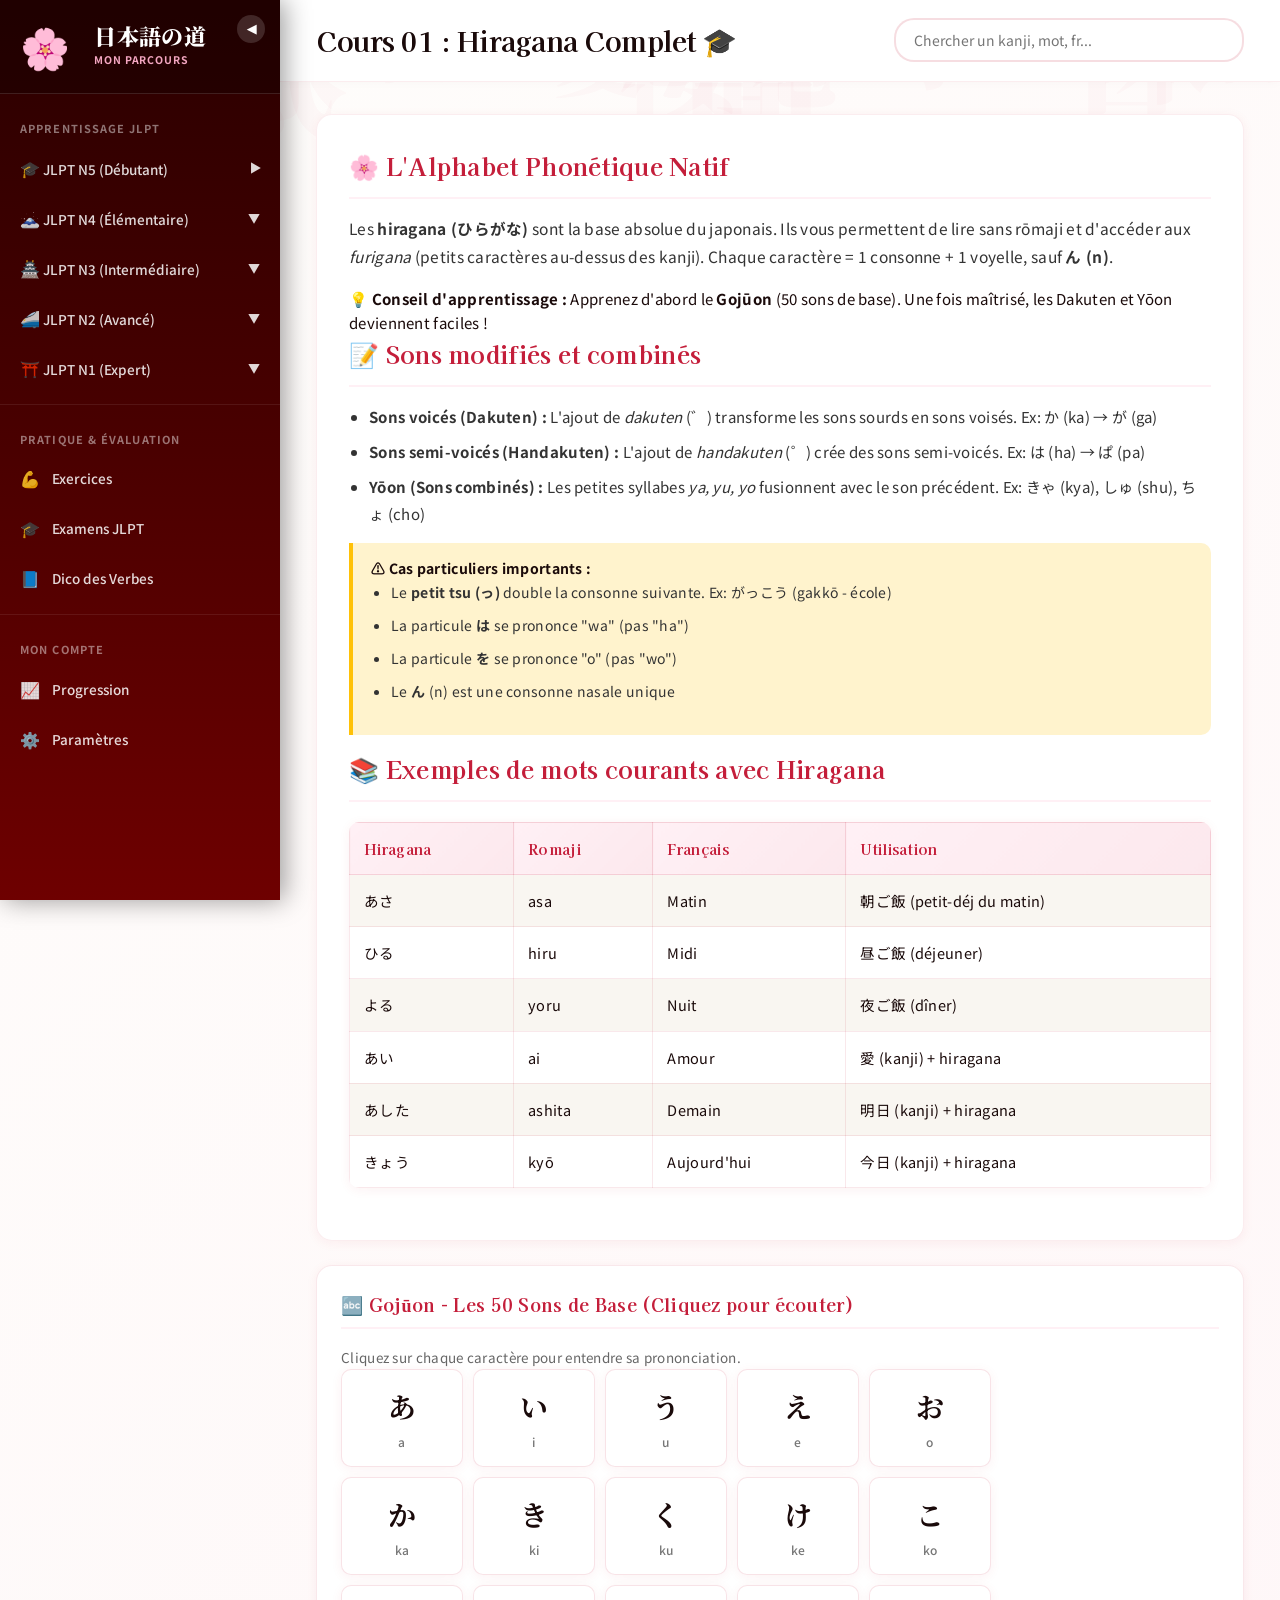
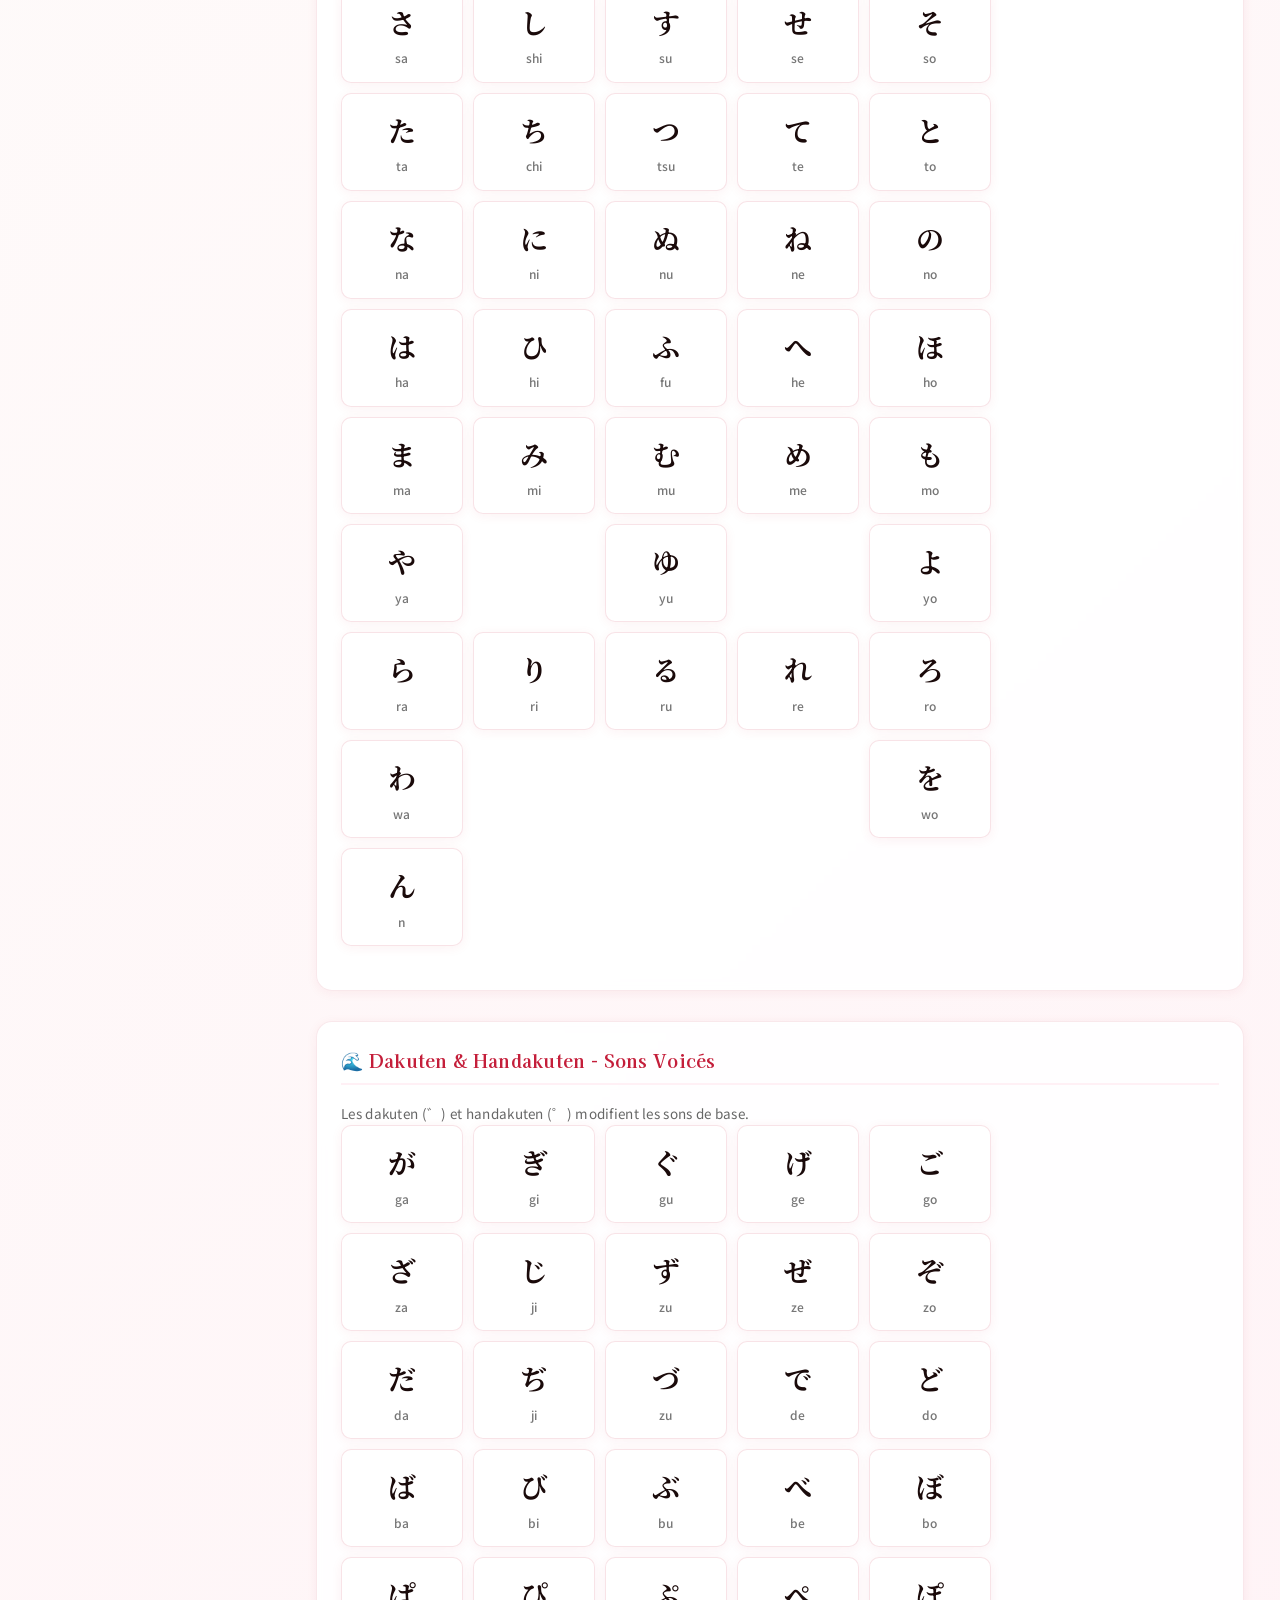
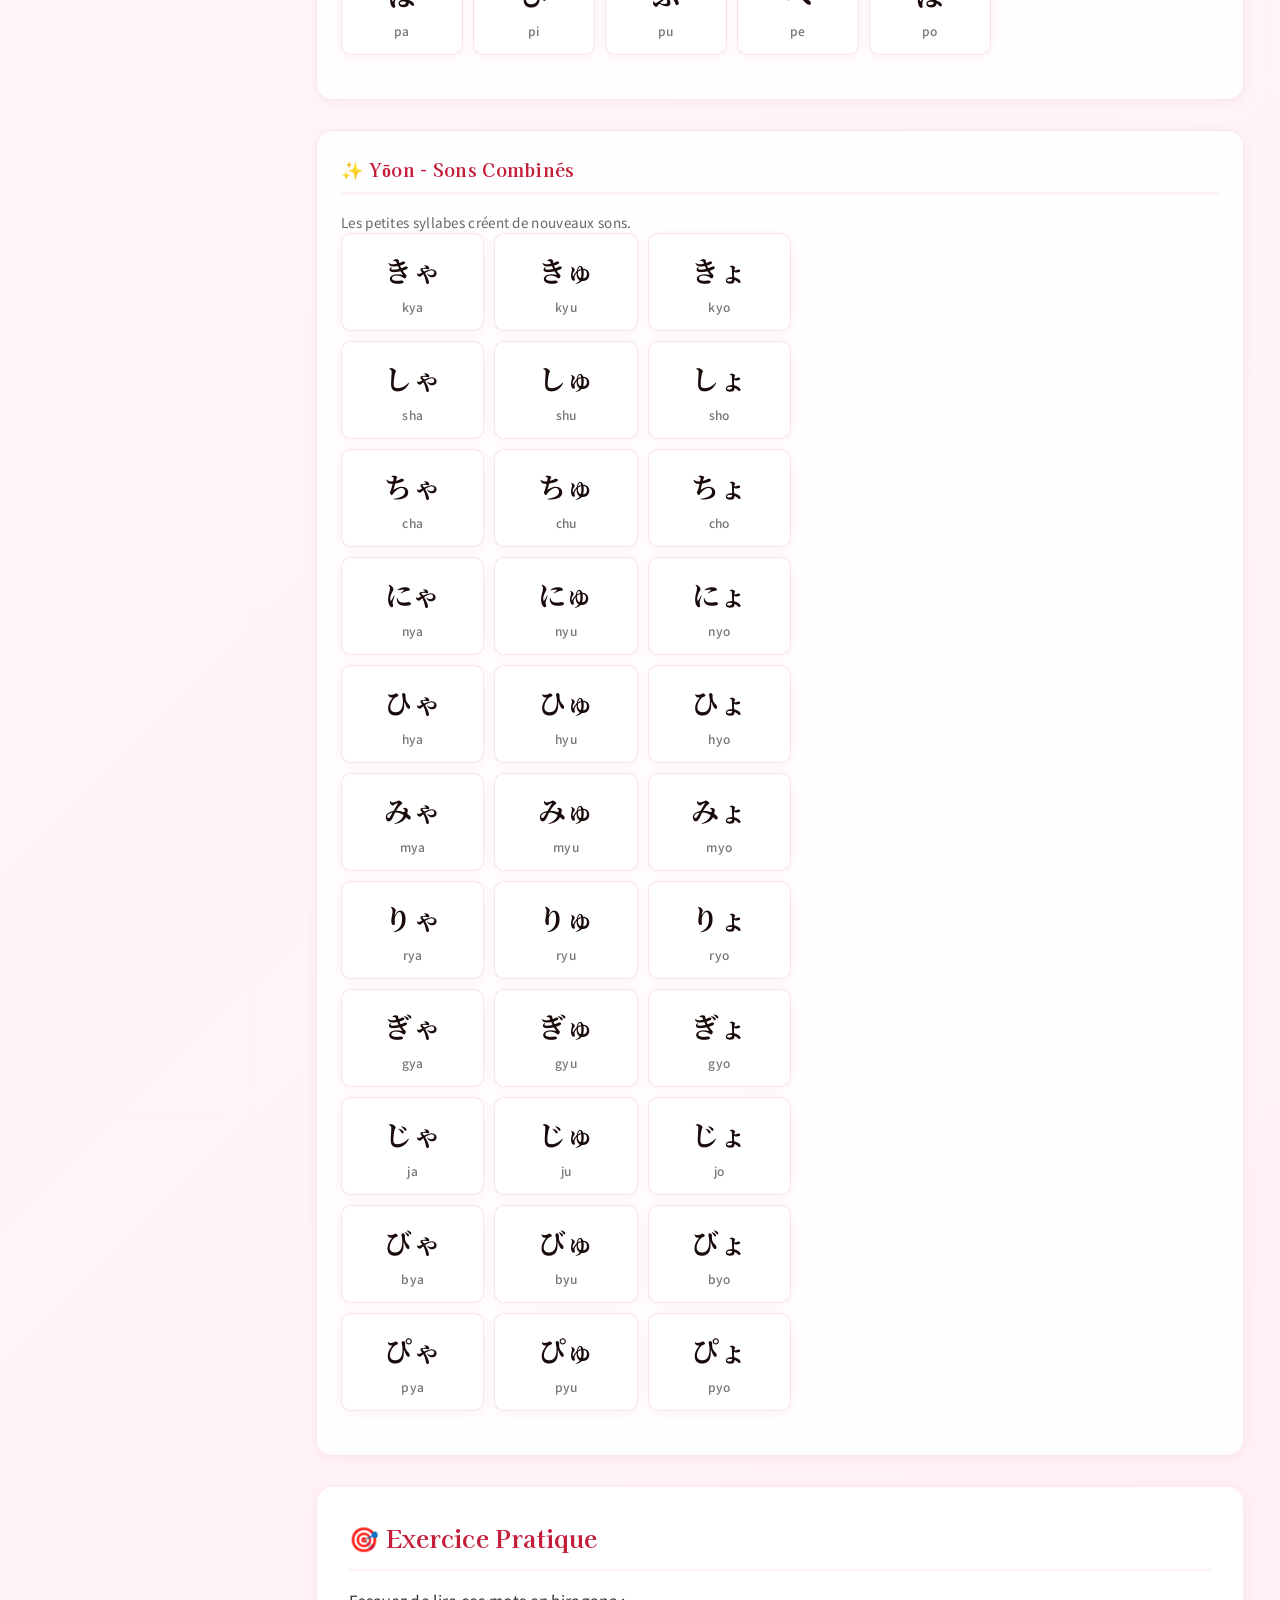
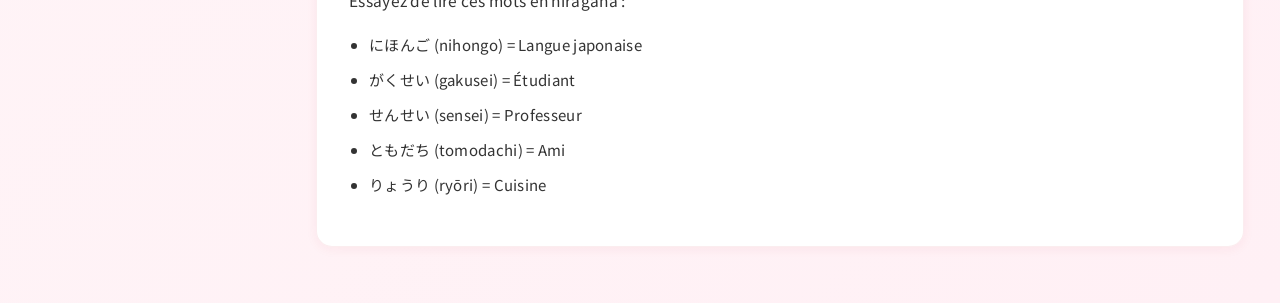
==== commit ea735294: "Update index.html" ====
--- a/index.html
+++ b/index.html
@@ -52,9 +52,9 @@
       <!-- N5 -->
       <button class="nav-item menu-toggle" onclick="toggleMenu('jlpt5-menu')">
         <span><span class="nav-icon">🎓</span> JLPT N5 (Débutant)</span>
-        <span class="chevron" id="chevron-jlpt5-menu">▼</span>
+        <span class="chevron" id="chevron-jlpt5-menu" style="transform: rotate(-90deg);">▼</span>
       </button>
-      <div id="jlpt5-menu" class="submenu" style="display: block;">
+      <div id="jlpt5-menu" class="submenu" style="display: none;">
         <button class="nav-item sub-item active" onclick="loadContent('cours-01')">1: Hiragana</button>
         <button class="nav-item sub-item" onclick="loadContent('cours-02')">2: Katakana</button>
         <button class="nav-item sub-item" onclick="loadContent('cours-03')">3: Structure SOV</button>
--- a/style.css
+++ b/style.css
@@ -1718,10 +1718,10 @@
 }
 
 .sakura-spin {
-  display: inline-block !important; /* 👈 LE SECRET EST ICI : on force le mode bloc */
-  animation: spin-sakura 12s linear infinite;
-  transform-origin: center center;
-  line-height: 1; /* Évite que la fleur soit décentrée pendant la rotation */
+  display: inline-block !important; 
+  animation: spin-sakura 12s linear infinite !important;
+  transform-origin: center center !important;
+  line-height: 1 !important;
 }
 
 /* --- OVERLAY (Le fond assombri derrière la modale) --- */
@@ -1757,14 +1757,17 @@
   position: relative;
 }
 
-.modal-overlay.active .modal-box, .modal-overlay.active .kanji-modal {
-  transform: translateY(0);
-}
-
-/* --- ADAPTATION MODE SOMBRE (SAMOURAÏ) --- */
-body.samourai-mode .modal-box, 
+/* --- AMÉLIORATION DU CONTRASTE DE TA MODALE KANJI --- */
+.modal-overlay {
+  background: rgba(0, 0, 0, 0.65) !important; /* Rend le fond derrière la modale bien sombre */
+}
+
+/* On ajoute juste un fond propre à ta carte existante, sans toucher à ton design ! */
+.kanji-modal {
+  background-color: #fffef9 !important; /* Fond blanc crème très solide */
+}
+
+/* Adaptation pour le mode sombre (Samouraï) */
 body.samourai-mode .kanji-modal {
-  background: var(--sumi); /* Gris très foncé */
-  color: var(--kinari);
-  box-shadow: 0 15px 35px rgba(0,0,0,0.8);
-}
+  background-color: var(--sumi) !important; /* Gris foncé propre */
+}
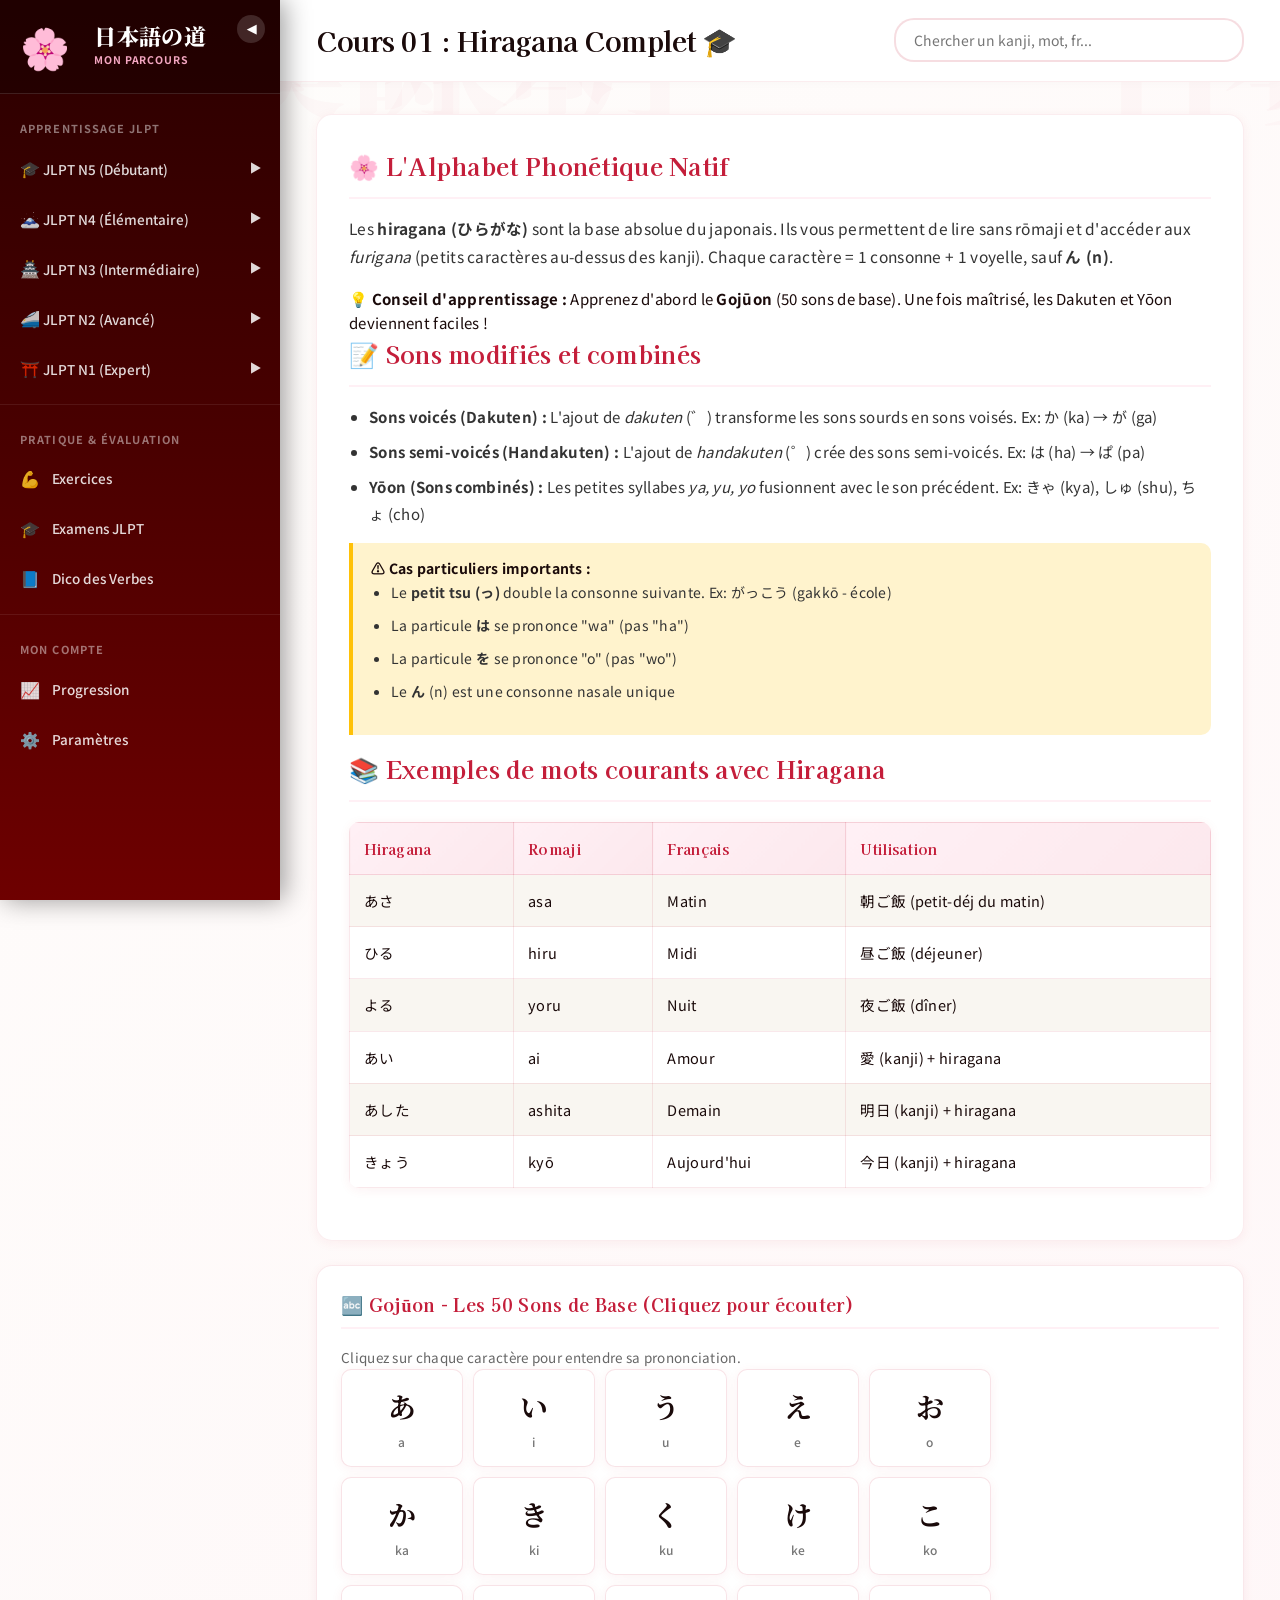
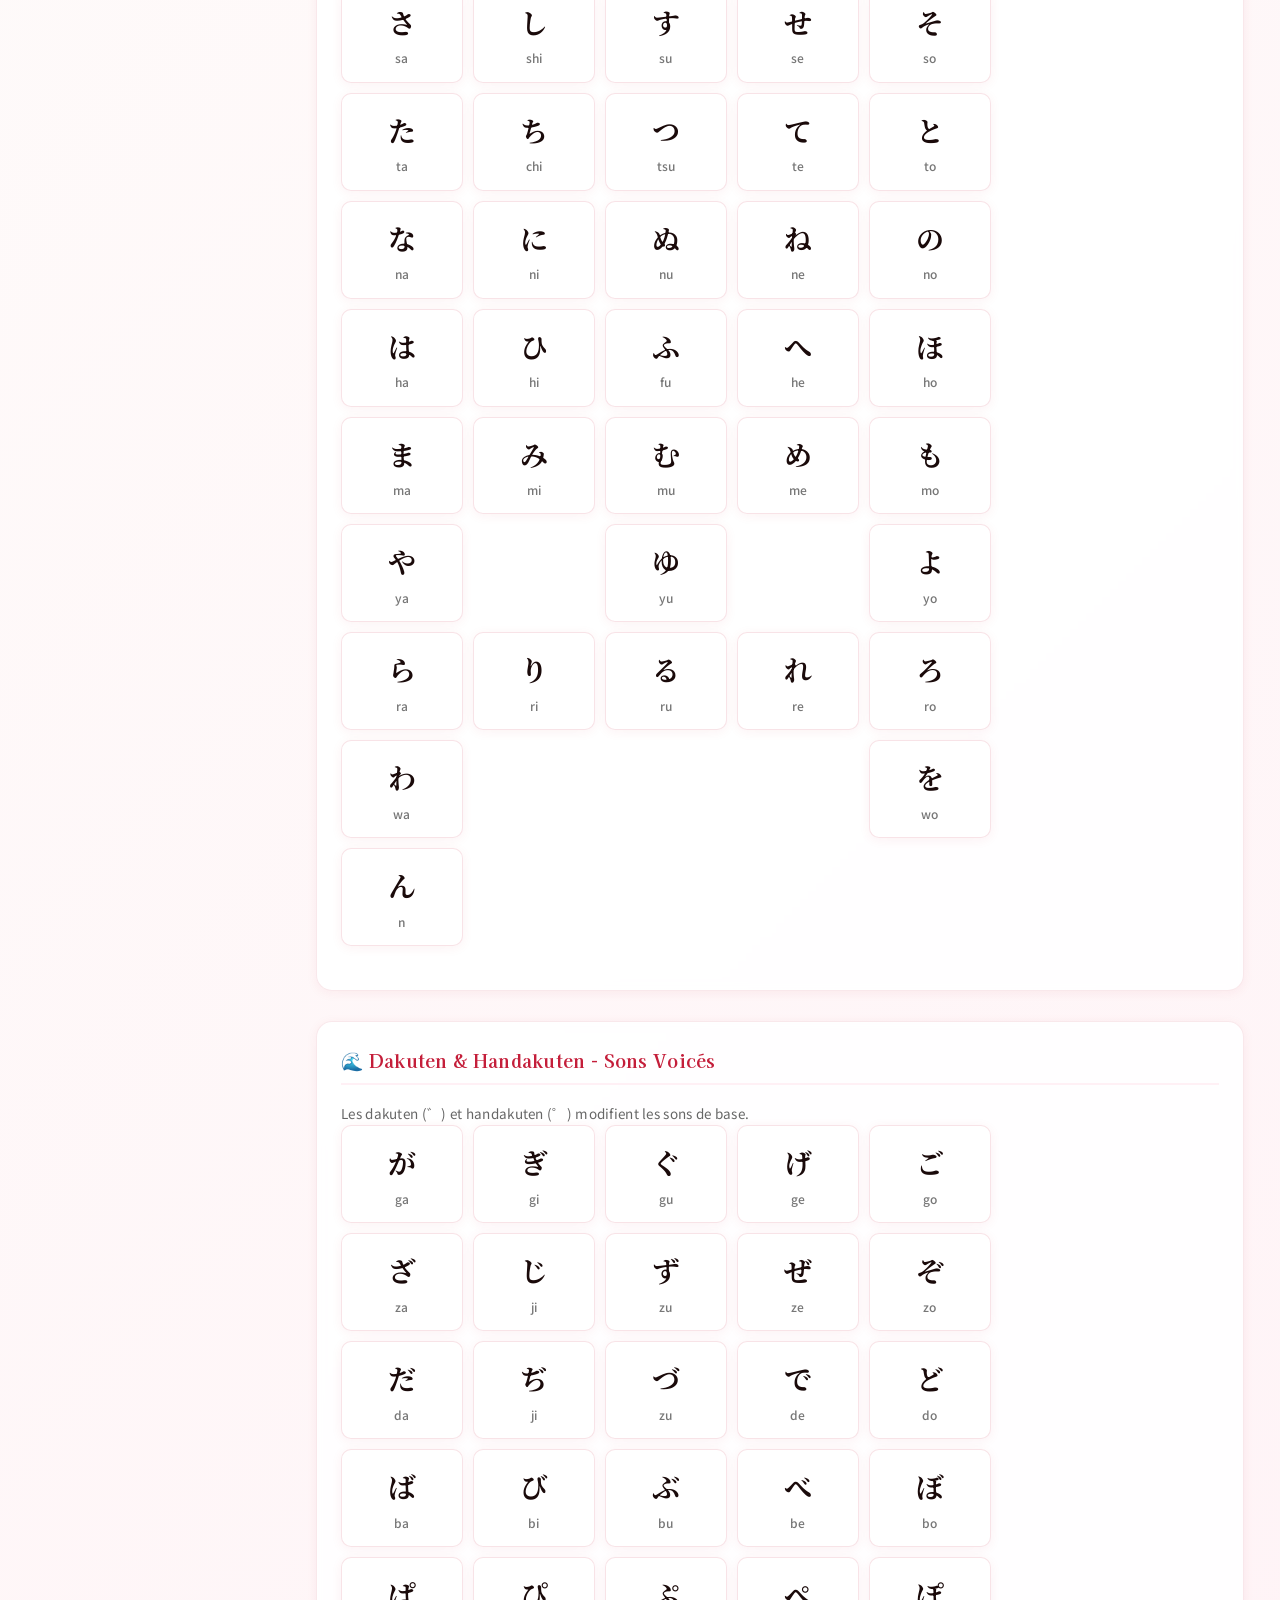
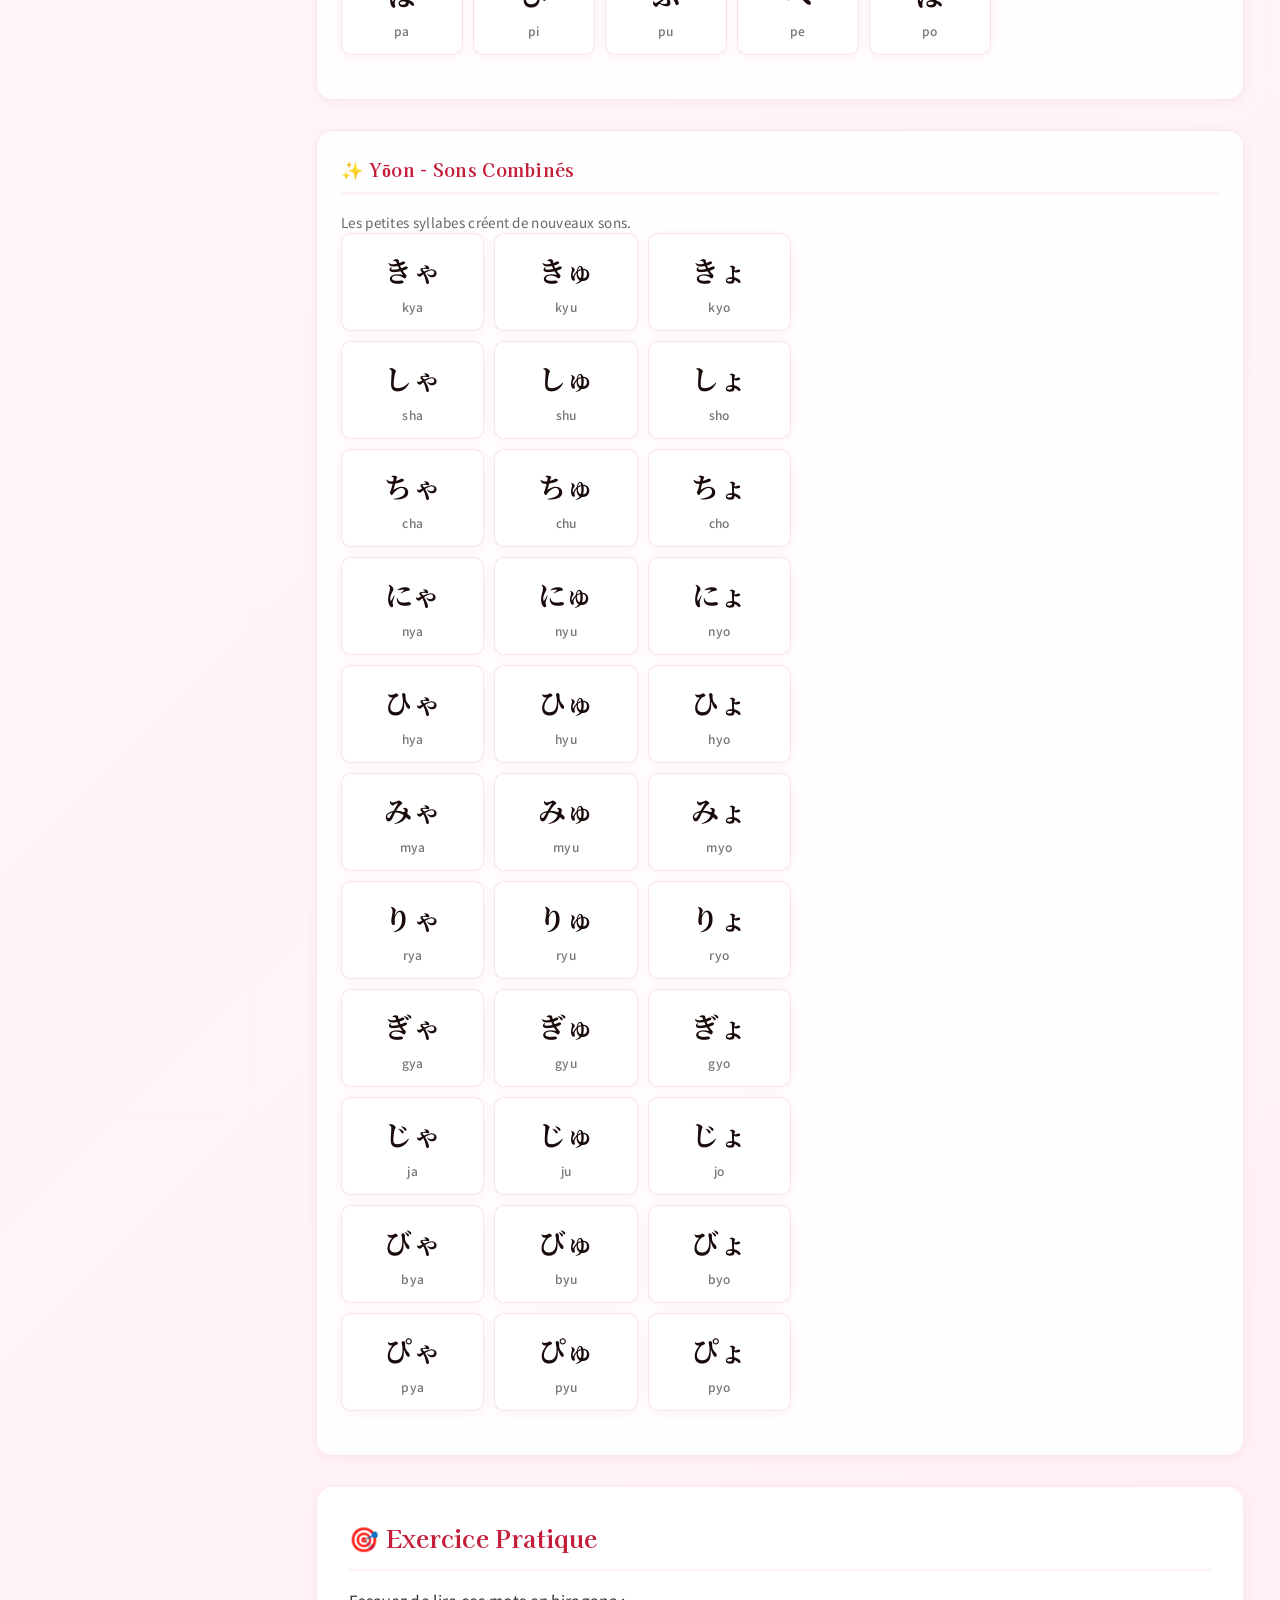
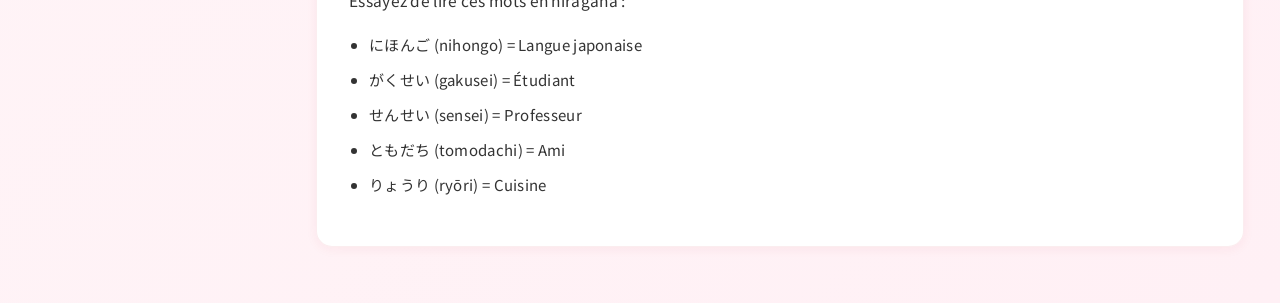
==== commit 6efd5830: "Update index.html" ====
--- a/index.html
+++ b/index.html
@@ -70,7 +70,7 @@
       <!-- N4 -->
       <button class="nav-item menu-toggle" onclick="toggleMenu('jlpt4-menu')">
         <span><span class="nav-icon">🗻</span> JLPT N4 (Élémentaire)</span>
-        <span class="chevron" id="chevron-jlpt4-menu">▼</span>
+        <span class="chevron" id="chevron-jlpt4-menu" style="transform: rotate(-90deg);">▼</span>
       </button>
       <div id="jlpt4-menu" class="submenu" style="display: none;">
         <button class="nav-item sub-item" onclick="loadContent('cours-07')">7: Kanji N4</button>
@@ -83,7 +83,7 @@
       <!-- N3 -->
       <button class="nav-item menu-toggle" onclick="toggleMenu('jlpt3-menu')">
         <span><span class="nav-icon">🏯</span> JLPT N3 (Intermédiaire)</span>
-        <span class="chevron" id="chevron-jlpt3-menu">▼</span>
+        <span class="chevron" id="chevron-jlpt3-menu" style="transform: rotate(-90deg);">▼</span>
       </button>
       <div id="jlpt3-menu" class="submenu" style="display: none;">
         <button class="nav-item sub-item" onclick="loadContent('cours-11')">11: Kanji N3</button>
@@ -96,7 +96,7 @@
       <!-- N2 -->
       <button class="nav-item menu-toggle" onclick="toggleMenu('jlpt2-menu')">
         <span><span class="nav-icon">🚄</span> JLPT N2 (Avancé)</span>
-        <span class="chevron" id="chevron-jlpt2-menu">▼</span>
+        <span class="chevron" id="chevron-jlpt2-menu" style="transform: rotate(-90deg);">▼</span>
       </button>
       <div id="jlpt2-menu" class="submenu" style="display: none;">
         <button class="nav-item sub-item" onclick="loadContent('cours-14')">14: Kanji N2</button>
@@ -106,7 +106,7 @@
       <!-- N1 -->
       <button class="nav-item menu-toggle" onclick="toggleMenu('jlpt1-menu')">
         <span><span class="nav-icon">⛩️</span> JLPT N1 (Expert)</span>
-        <span class="chevron" id="chevron-jlpt1-menu">▼</span>
+        <span class="chevron" id="chevron-jlpt1-menu" style="transform: rotate(-90deg);">▼</span>
       </button>
       <div id="jlpt1-menu" class="submenu" style="display: none;">
         <button class="nav-item sub-item" onclick="loadContent('cours-16')">16: Kanji N1</button>
